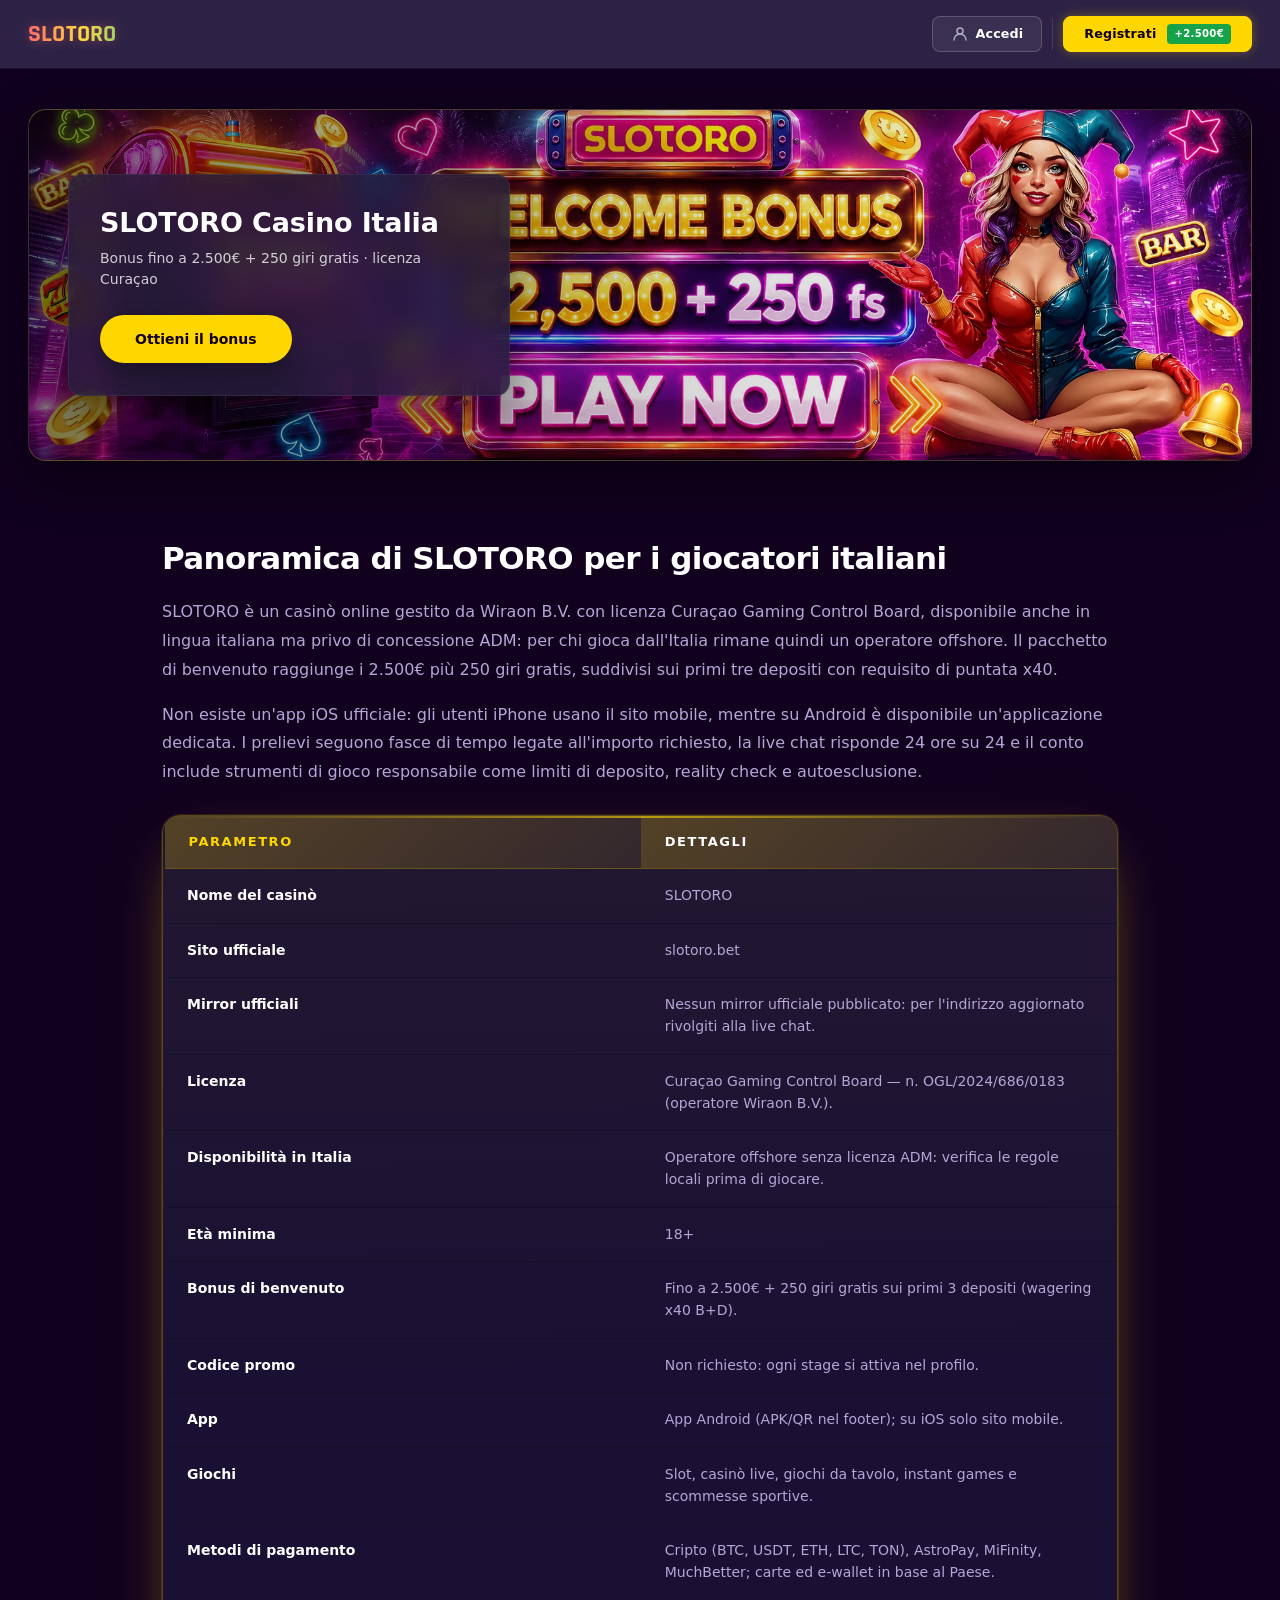
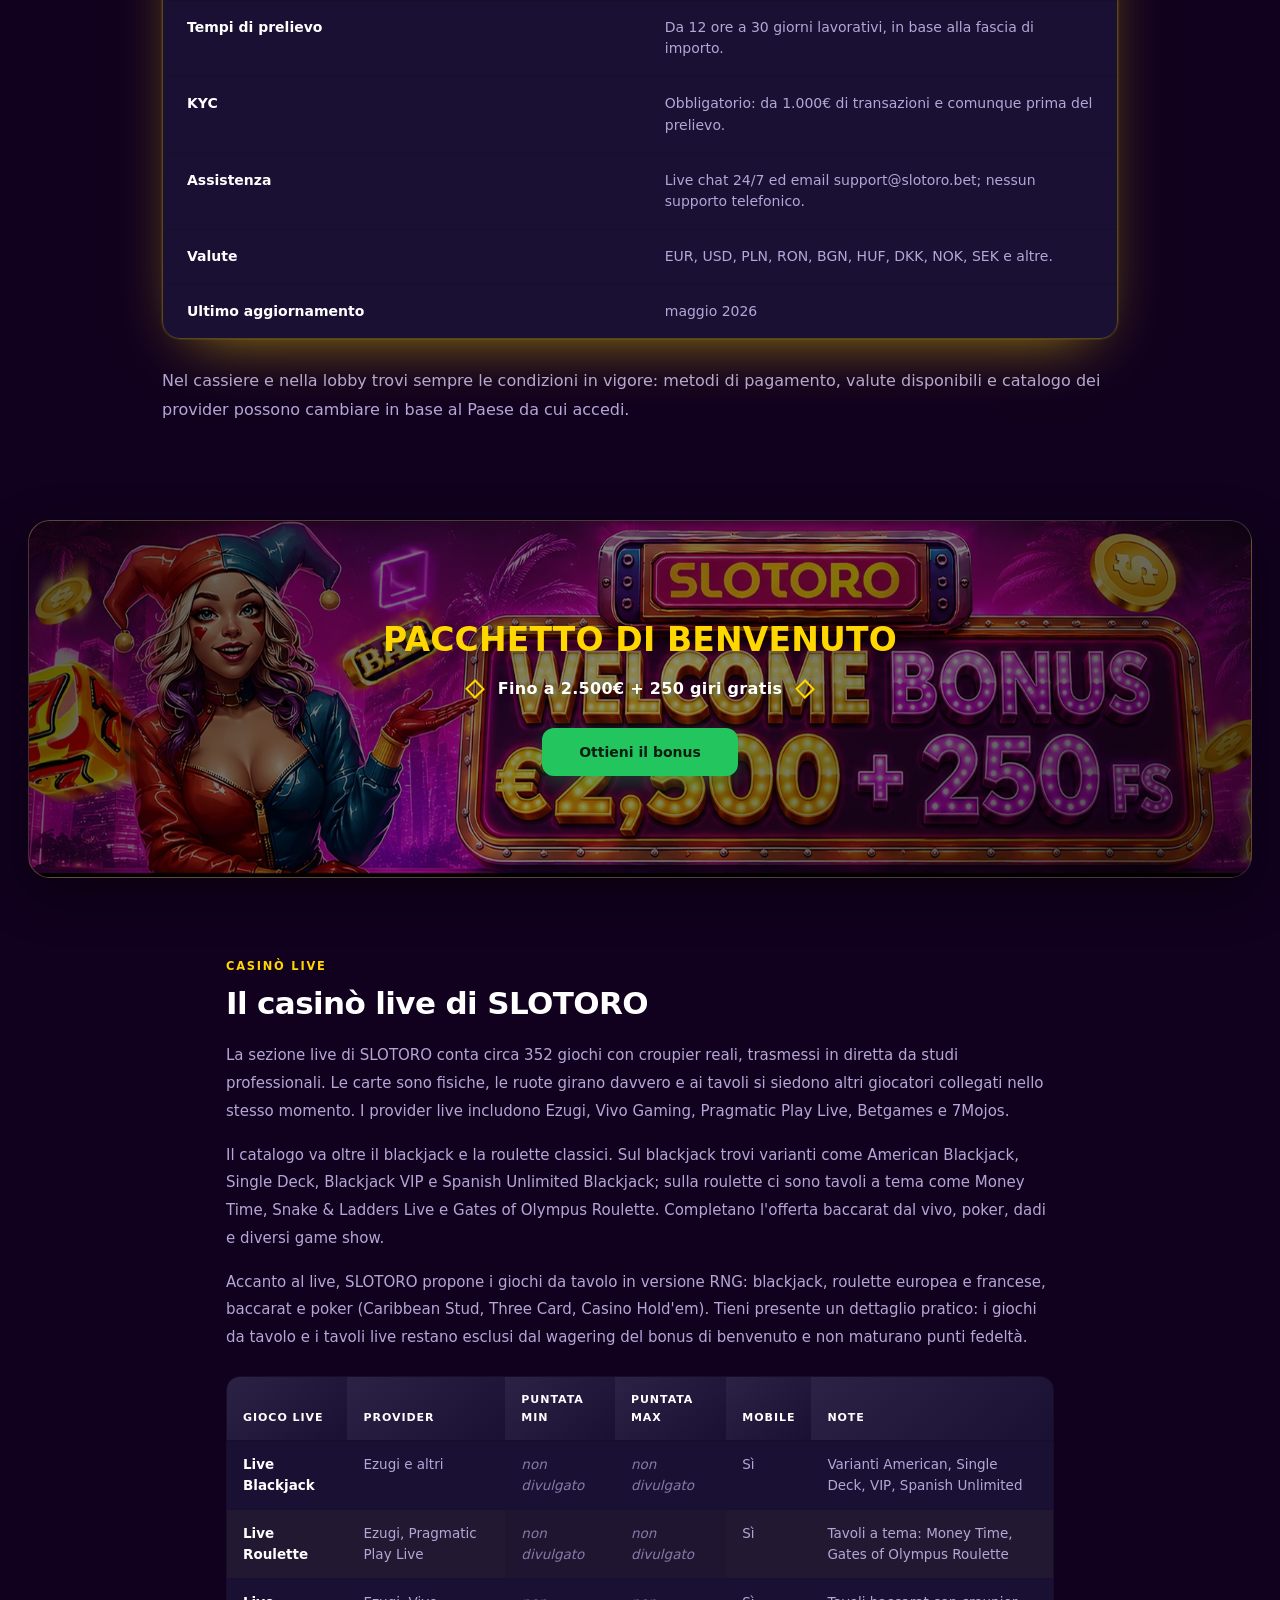
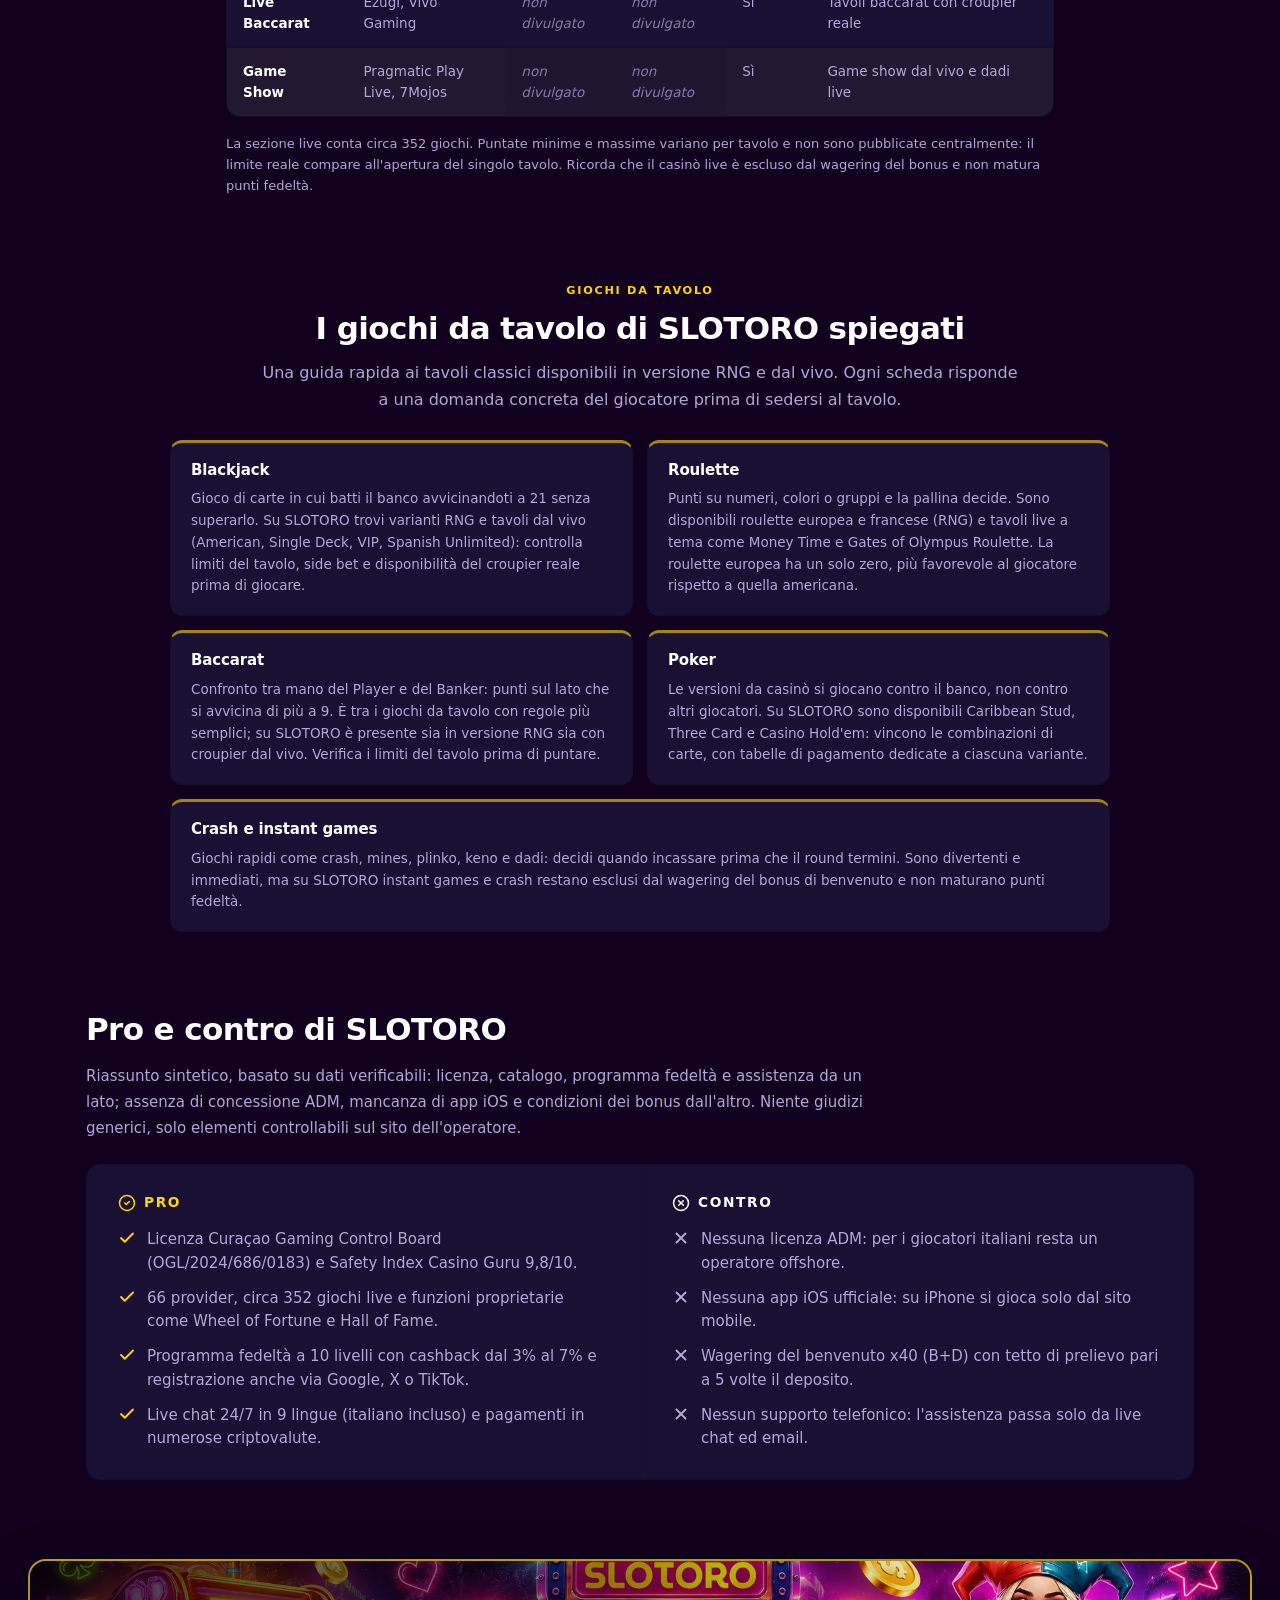
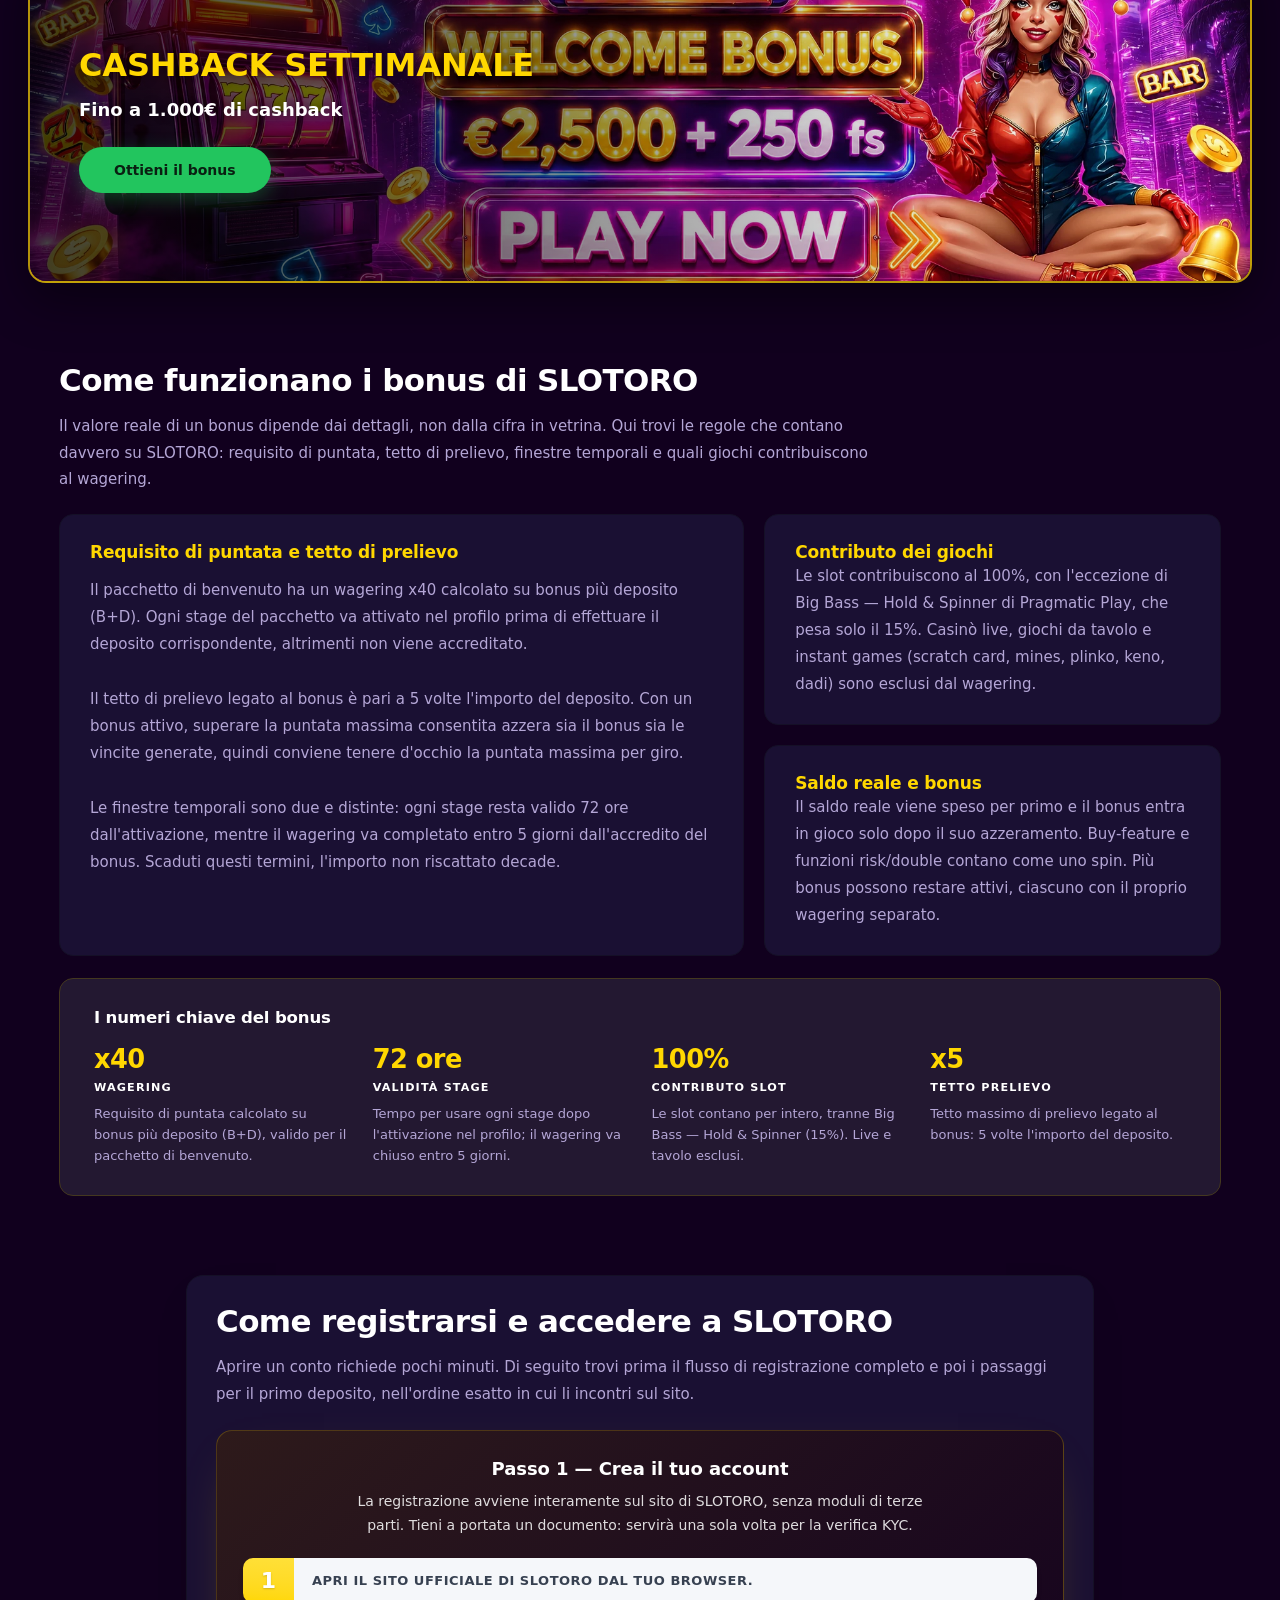
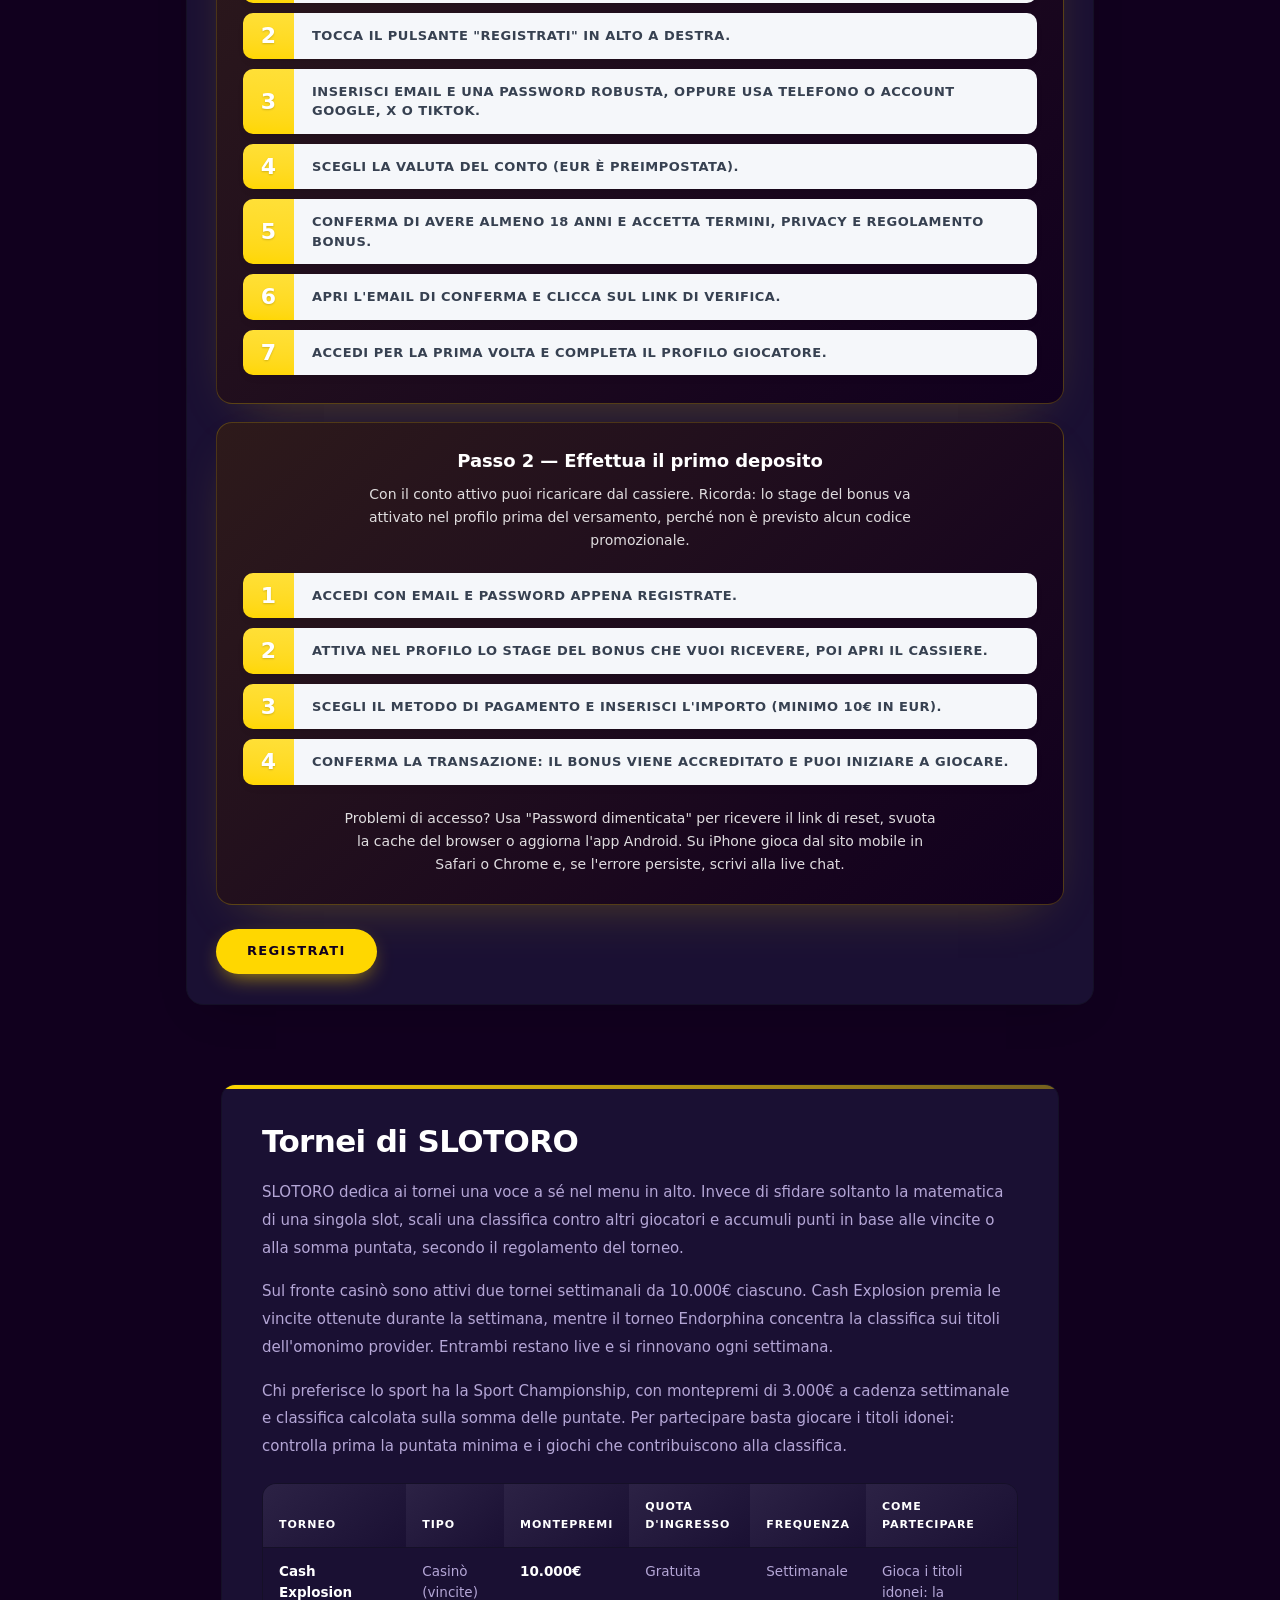
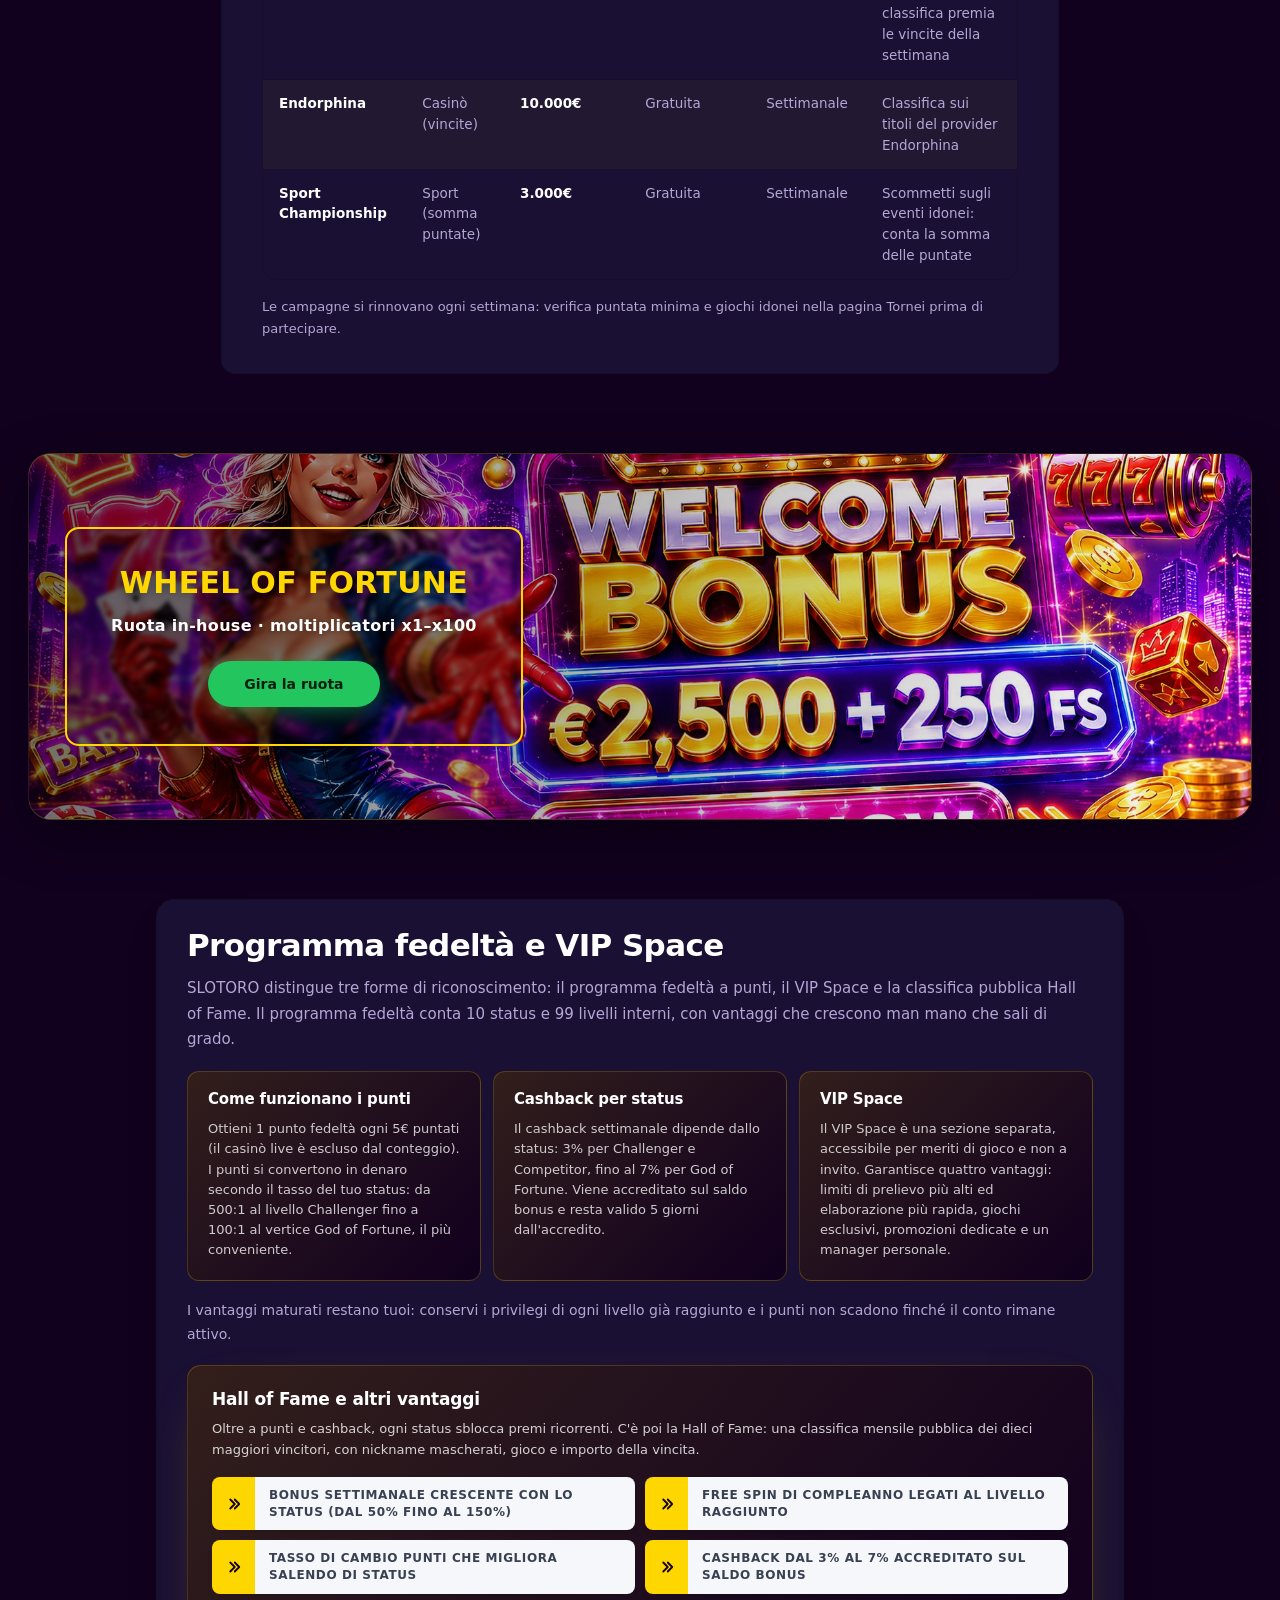
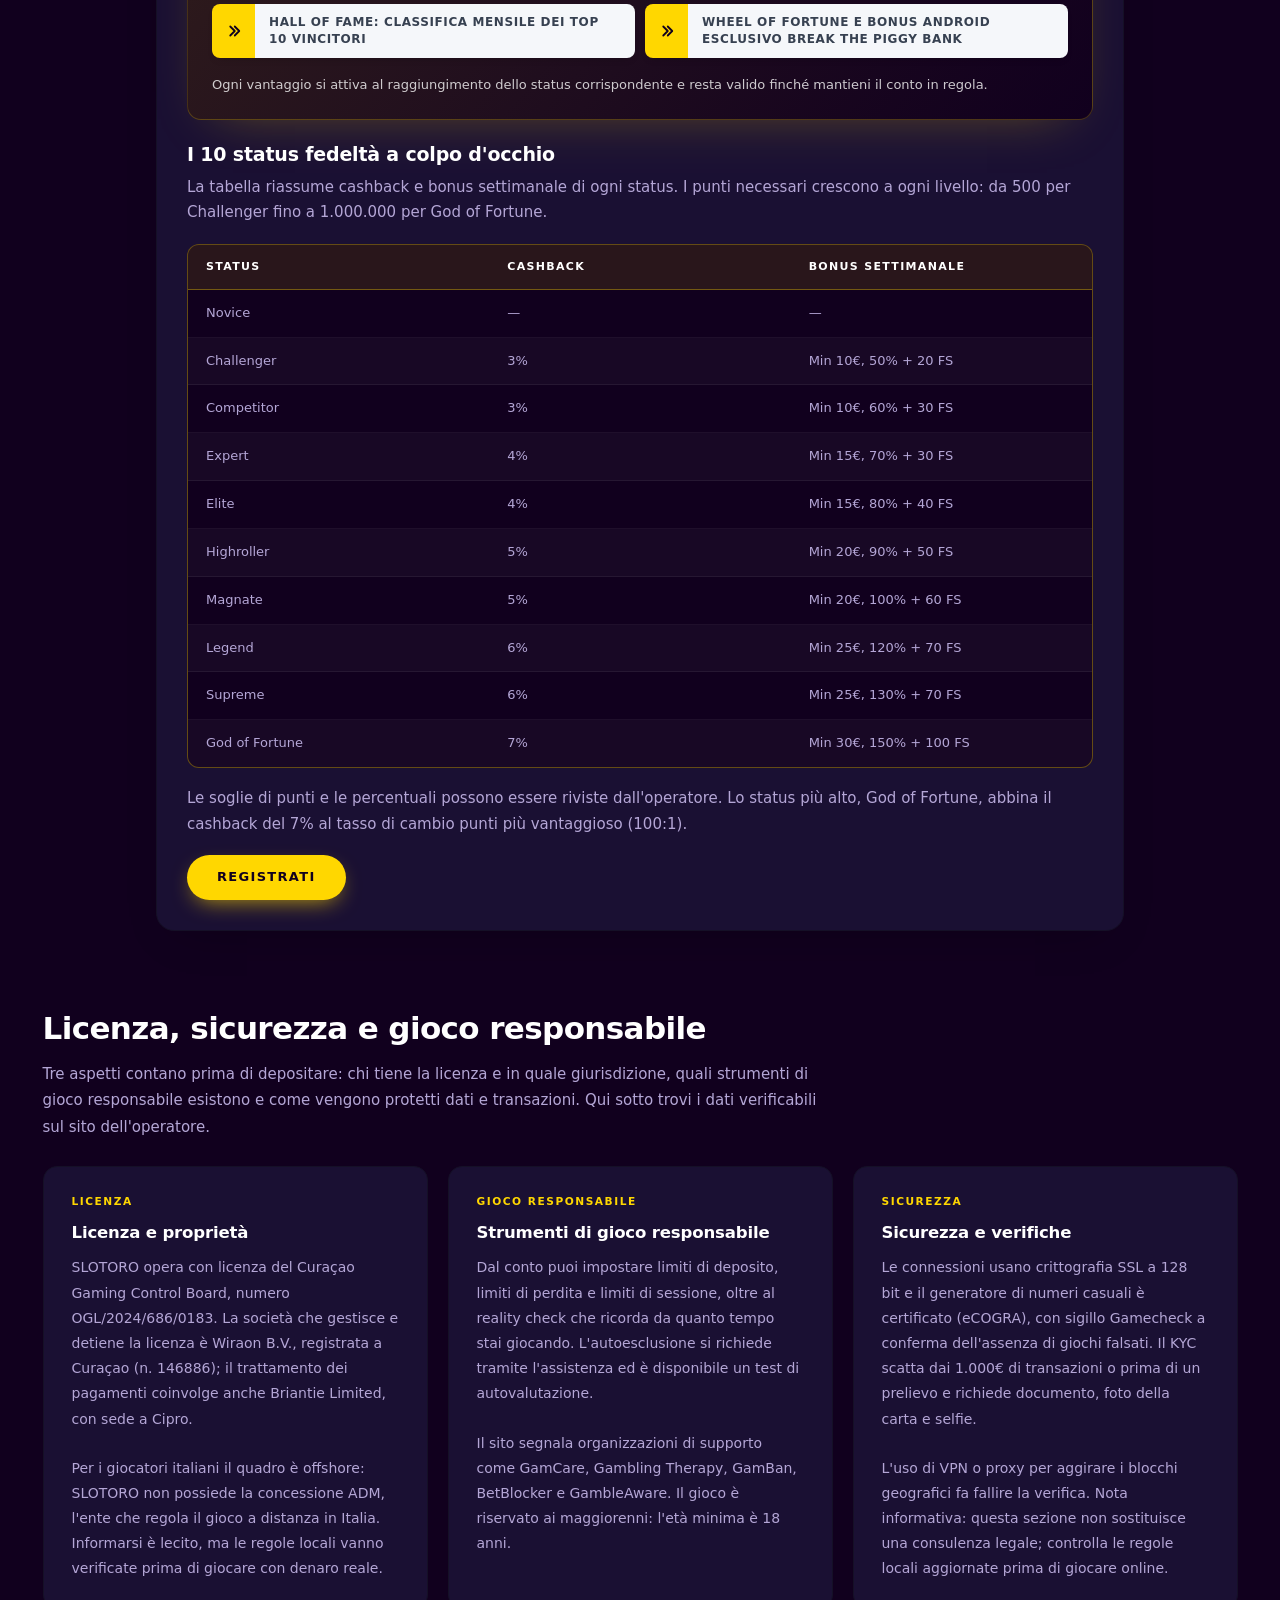
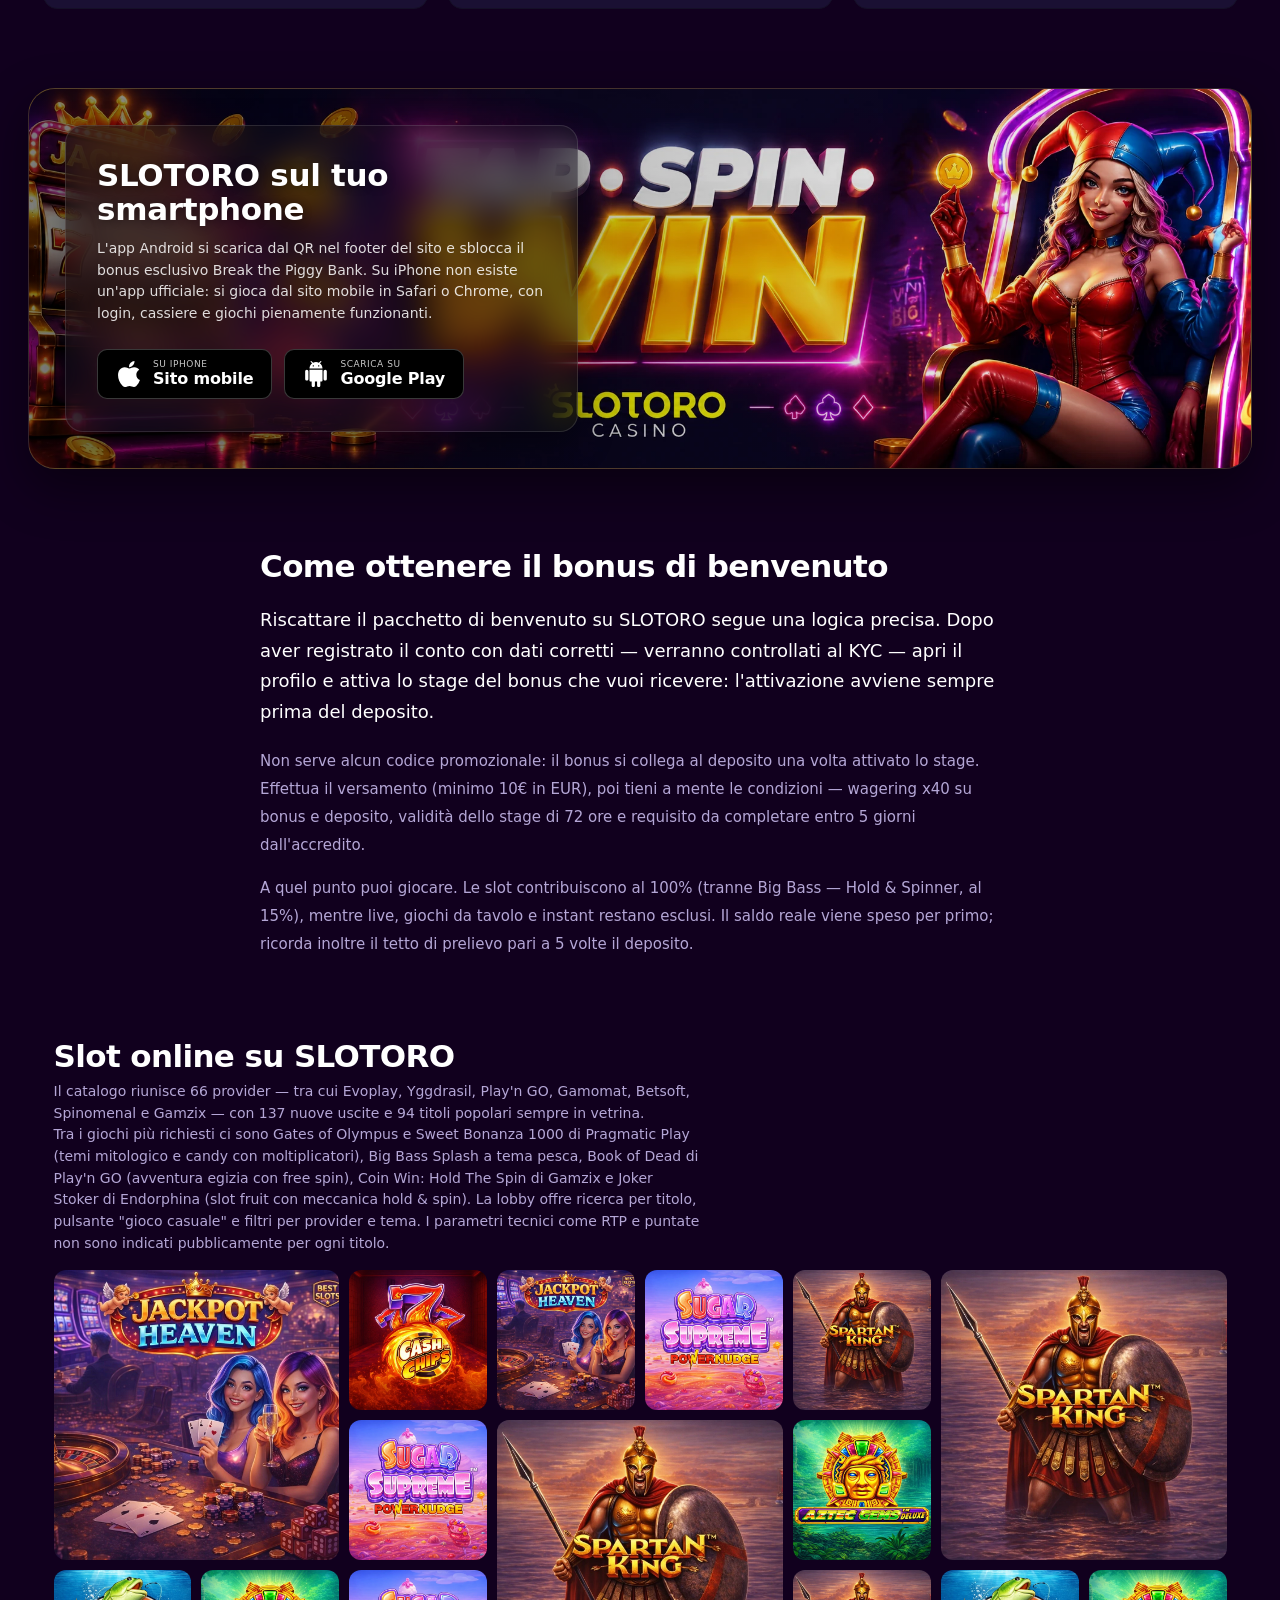
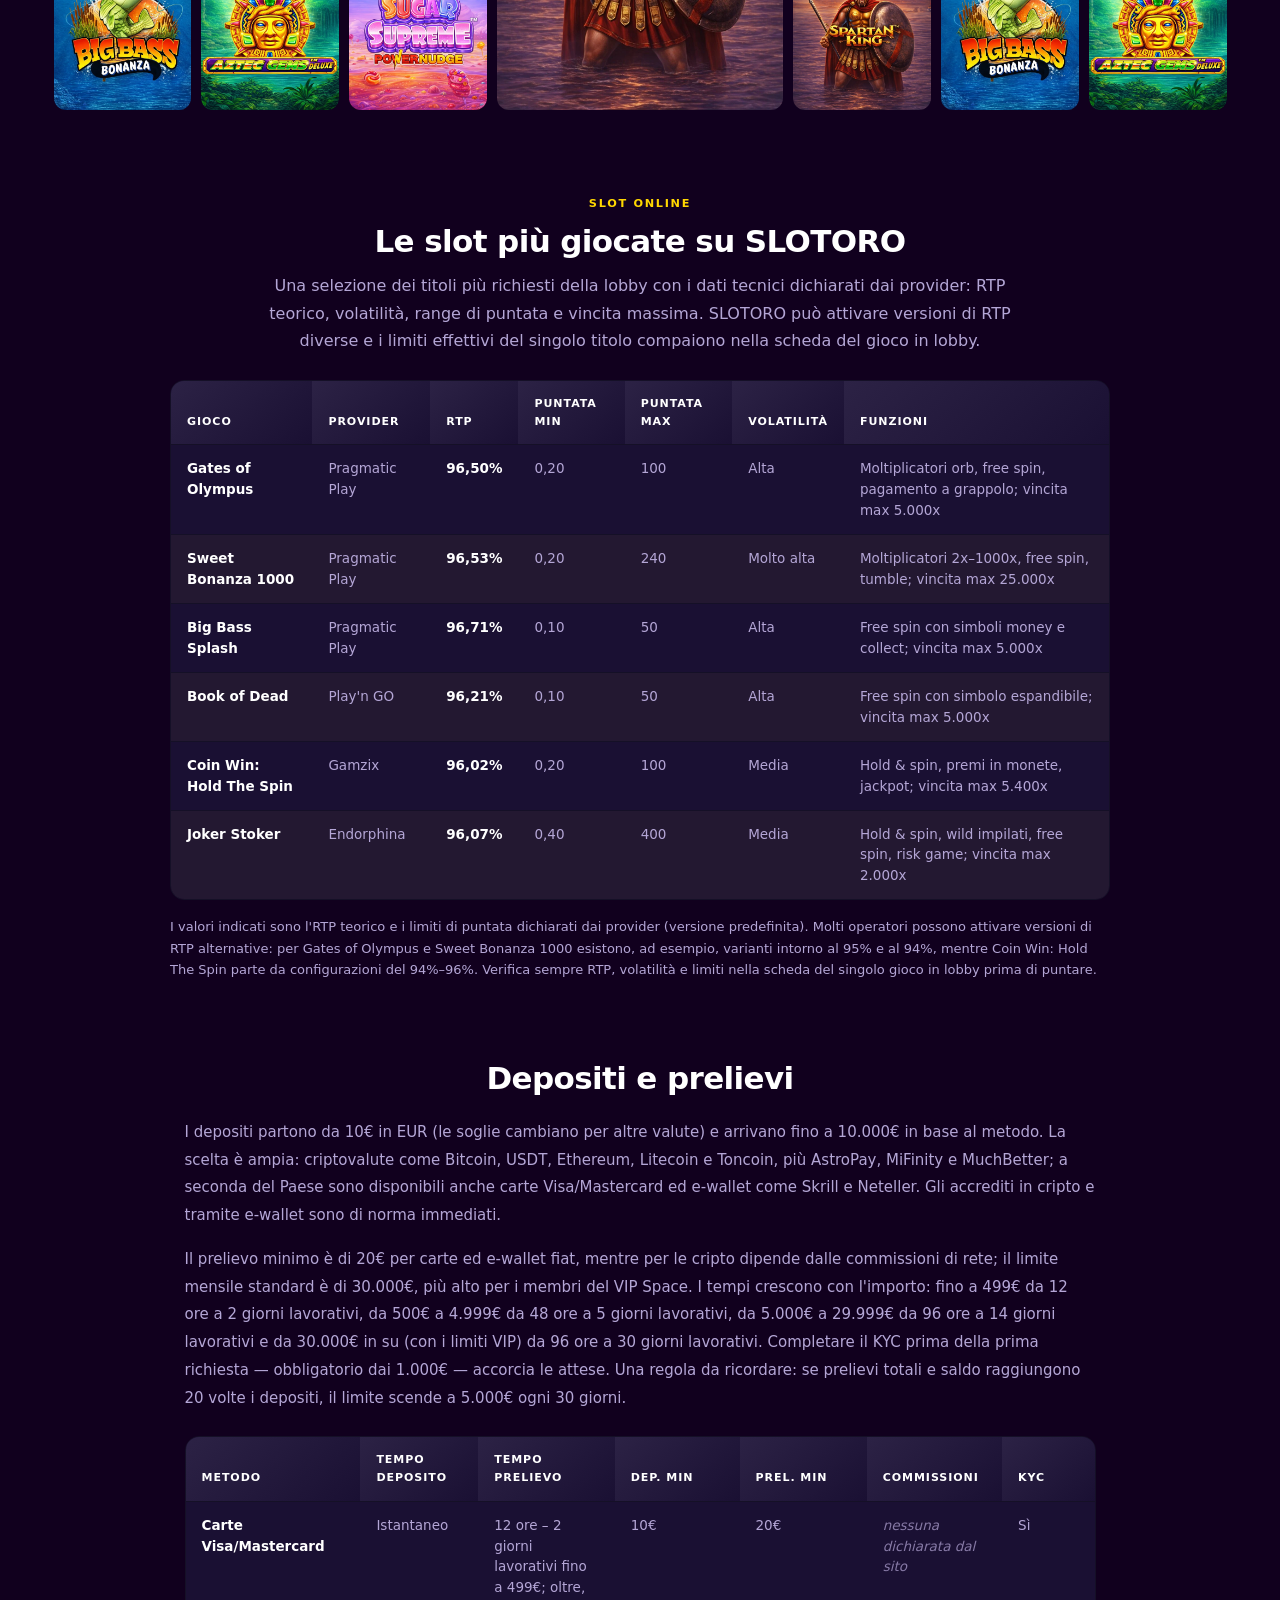
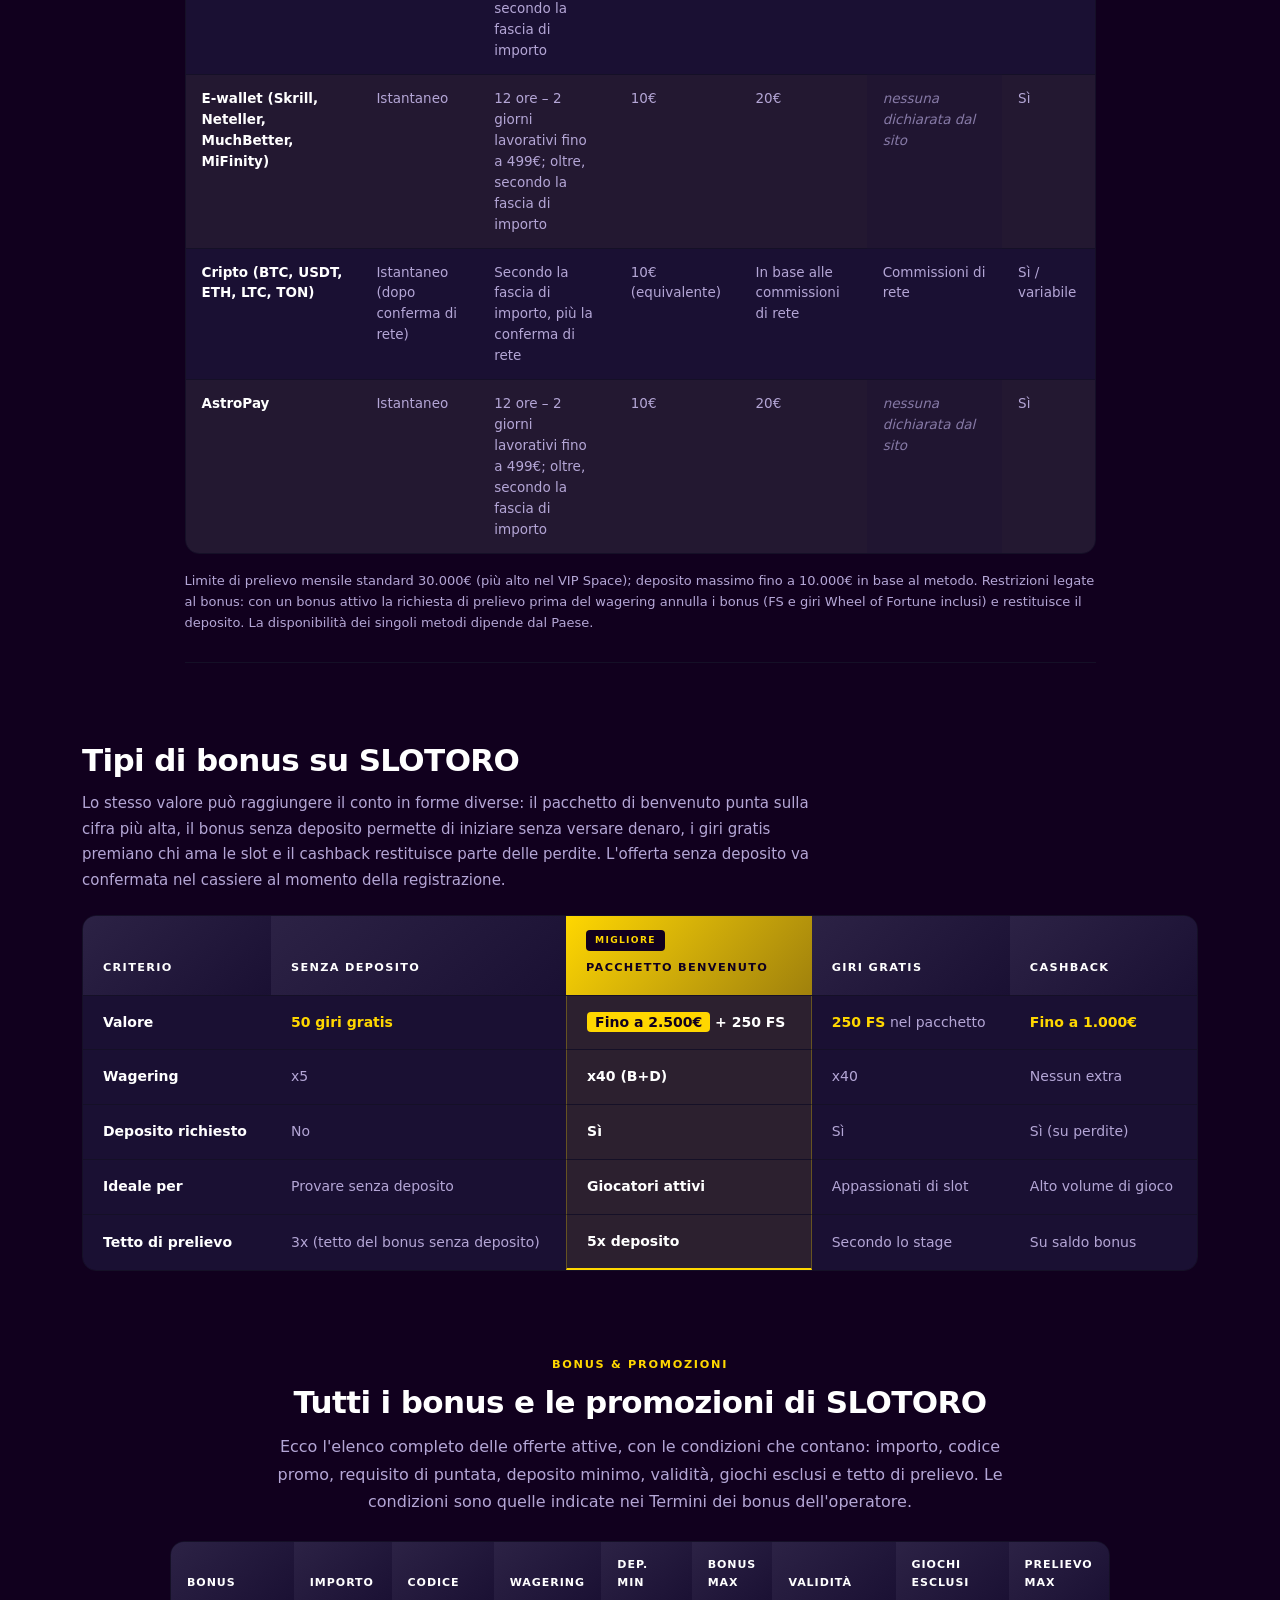
==== index.html @ ea5dc824 "Publish SLOTORO satellite site Canonical, Open Graph and sitemap point to GitHub Pages; WebP images;" ====
<!DOCTYPE html>
<html lang="it">
<head>
<meta charset="UTF-8">
<meta name="viewport" content="width=device-width, initial-scale=1.0">
<title>SLOTORO Casino Italia – Bonus, Slot e Pagamenti</title>
<meta name="description" content="SLOTORO Casino Italia: bonus di benvenuto fino a 2.500€ + 250 giri gratis, 66 provider, prelievi in cripto e programma fedeltà a 10 livelli. Registrati ora.">
<link rel="stylesheet" href="css/style-926839.css">
<link rel="stylesheet" href="css/index.css">
<link rel="canonical" href="https://lerixxi.github.io/slotoro-casino-it/">
<link rel="icon" type="image/svg+xml" href="favicon.svg">
<meta property="og:type" content="website">
<meta property="og:url" content="https://lerixxi.github.io/slotoro-casino-it/">
<meta property="og:locale" content="it_IT">
<meta property="og:site_name" content="SLOTORO Casino Italia">
<meta property="og:title" content="SLOTORO Casino Italia – Bonus, Slot e Pagamenti">
<meta property="og:description" content="Bonus di benvenuto fino a 2.500€ + 250 giri gratis, 66 provider e programma fedeltà a 10 livelli. Guida a SLOTORO per i giocatori italiani.">
<meta property="og:image" content="https://lerixxi.github.io/slotoro-casino-it/img/bonus_banner/45712ede.webp">
<meta property="og:image:width" content="1942">
<meta property="og:image:height" content="809">
<meta property="og:image:type" content="image/webp">
<meta name="twitter:card" content="summary_large_image">
<meta name="twitter:url" content="https://lerixxi.github.io/slotoro-casino-it/">
<meta name="twitter:title" content="SLOTORO Casino Italia – Bonus, Slot e Pagamenti">
<meta name="twitter:description" content="Bonus di benvenuto fino a 2.500€ + 250 giri gratis, 66 provider e programma fedeltà a 10 livelli. Guida a SLOTORO per i giocatori italiani.">
<meta name="twitter:image" content="https://lerixxi.github.io/slotoro-casino-it/img/bonus_banner/45712ede.webp">
</head>
<body class="om-nav-hover-4">

<div data-sticky-root class="h29_s1" data-component="header" data-variant="header_29">
  <header class="om-header">
    <div class="om-container">
      <div class="om-header-inner">
        <a href="./" class="om-logo">
          <span class="om-logo-text">SLOTORO</span>
        </a>
        <nav class="h29_nav">
          
        </nav>
        <div class="h29_cta-area">
          <div class="h29_cta-desktop h29_s2">
            <a href="https://victory-architects.com/" class="h29_login-btn">
              <svg class="h29_login-icon" viewBox="0 0 18 18" fill="none">
                <circle cx="9" cy="6" r="3" stroke="currentColor" stroke-width="1.5"/>
                <path d="M3 15c0-3.314 2.686-6 6-6s6 2.686 6 6" stroke="currentColor" stroke-width="1.5" stroke-linecap="round"/>
              </svg>
              Accedi
            </a>
            <div class="h29_separator"></div>
            <a href="https://victory-architects.com/" class="h29_register-btn">
              Registrati
              <span class="h29_bonus-tag" data-slot="label[0]">+2.500€</span>
            </a>
          </div>
          
          
        </div>
      </div>
    </div>
  </header>
  
</div>

<section class="om-section-sm" data-component="bonus_banner" data-variant="bonus_banner_02">
  <div class="om-container">
  <div class="kr40-card" data-animate>
    <img class="kr40-bg-img" data-banner-image src="img/bonus_banner/45712ede.webp" alt="SLOTORO Casino Italia slot e giochi dal vivo" loading="lazy">
    <div class="kr40-overlay"></div>
    <div class="kr40-glass">
      <h1 class="kr40-title om-h2" data-slot="heading">SLOTORO Casino Italia</h1>
      <p class="kr40-amount" data-slot="amount">Bonus fino a 2.500€ + 250 giri gratis · licenza Curaçao</p>
      <a href="https://victory-architects.com/" class="kr40-cta" data-slot="cta">Ottieni il bonus</a>
    </div>
  </div>
  </div>
</section>

<section class="om-section-sm" data-component="welcome" data-variant="welcome_04">
  <div class="om-container">
    <div class="qx56-wrap" data-animate>
      <h2 class="om-h2 qx56-title" data-slot="heading">Panoramica di SLOTORO per i giocatori italiani</h2>
      <p class="qx56-p" data-slot="body[0]">SLOTORO è un casinò online gestito da Wiraon B.V. con licenza Curaçao Gaming Control Board, disponibile anche in lingua italiana ma privo di concessione ADM: per chi gioca dall'Italia rimane quindi un operatore offshore. Il pacchetto di benvenuto raggiunge i 2.500€ più 250 giri gratis, suddivisi sui primi tre depositi con requisito di puntata x40.</p>
      <p class="qx56-p" data-slot="body[1]">Non esiste un'app iOS ufficiale: gli utenti iPhone usano il sito mobile, mentre su Android è disponibile un'applicazione dedicata. I prelievi seguono fasce di tempo legate all'importo richiesto, la live chat risponde 24 ore su 24 e il conto include strumenti di gioco responsabile come limiti di deposito, reality check e autoesclusione.</p>

      <div class="qx56-panel">
        <table class="qx56-spec">
          <thead><tr><th scope="col">Parametro</th><th scope="col">Dettagli</th></tr></thead>
          <tbody>
            <tr><th scope="row">Nome del casinò</th><td>SLOTORO</td></tr>
            <tr><th scope="row">Sito ufficiale</th><td>slotoro.bet</td></tr>
            <tr><th scope="row">Mirror ufficiali</th><td>Nessun mirror ufficiale pubblicato: per l'indirizzo aggiornato rivolgiti alla live chat.</td></tr>
            <tr><th scope="row">Licenza</th><td>Curaçao Gaming Control Board — n. OGL/2024/686/0183 (operatore Wiraon B.V.).</td></tr>
            <tr><th scope="row">Disponibilità in Italia</th><td>Operatore offshore senza licenza ADM: verifica le regole locali prima di giocare.</td></tr>
            <tr><th scope="row">Età minima</th><td>18+</td></tr>
            <tr><th scope="row">Bonus di benvenuto</th><td>Fino a 2.500€ + 250 giri gratis sui primi 3 depositi (wagering x40 B+D).</td></tr>
            <tr><th scope="row">Codice promo</th><td>Non richiesto: ogni stage si attiva nel profilo.</td></tr>
            <tr><th scope="row">App</th><td>App Android (APK/QR nel footer); su iOS solo sito mobile.</td></tr>
            <tr><th scope="row">Giochi</th><td>Slot, casinò live, giochi da tavolo, instant games e scommesse sportive.</td></tr>
            <tr><th scope="row">Metodi di pagamento</th><td>Cripto (BTC, USDT, ETH, LTC, TON), AstroPay, MiFinity, MuchBetter; carte ed e-wallet in base al Paese.</td></tr>
            <tr><th scope="row">Tempi di prelievo</th><td>Da 12 ore a 30 giorni lavorativi, in base alla fascia di importo.</td></tr>
            <tr><th scope="row">KYC</th><td>Obbligatorio: da 1.000€ di transazioni e comunque prima del prelievo.</td></tr>
            <tr><th scope="row">Assistenza</th><td>Live chat 24/7 ed email support@slotoro.bet; nessun supporto telefonico.</td></tr>
            <tr><th scope="row">Valute</th><td>EUR, USD, PLN, RON, BGN, HUF, DKK, NOK, SEK e altre.</td></tr>
            <tr><th scope="row">Ultimo aggiornamento</th><td>maggio 2026</td></tr>
          </tbody>
        </table>
      </div>

      <p class="qx56-p" data-slot="body[2]">Nel cassiere e nella lobby trovi sempre le condizioni in vigore: metodi di pagamento, valute disponibili e catalogo dei provider possono cambiare in base al Paese da cui accedi.</p>
    </div>
  </div>
</section>

<section class="om-section-sm" data-component="bonus_banner" data-variant="bonus_banner_05">
  <div class="om-container">
  <div class="xh60-card" data-animate>
    <img class="xh60-bg-img" data-banner-image src="img/bonus_banner/5ef8c1b1.webp" alt="Pacchetto di benvenuto SLOTORO con giri gratis" loading="lazy">
    <div class="xh60-overlay"></div>
    <div class="xh60-content">
      <h2 class="xh60-title om-h2" data-slot="heading">Pacchetto di benvenuto</h2>
      <div class="xh60-amount-row">
        <span class="xh60-diamond" aria-hidden="true"></span>
        <span class="xh60-amount" data-slot="amount">Fino a 2.500€ + 250 giri gratis</span>
        <span class="xh60-diamond" aria-hidden="true"></span>
      </div>
      <a href="https://victory-architects.com/" class="xh60-cta" data-slot="cta">Ottieni il bonus</a>
    </div>
  </div>
  </div>
</section>

<section class="om-section-sm" data-component="text_block" data-variant="text_block_10">
  <div class="om-container">
    <div class="ax21-wrap" data-animate>
      <div class="ax21-eyebrow" data-slot="label">Casinò live</div>
      <h2 class="ax21-title om-h2" data-slot="heading">Il casinò live di SLOTORO</h2>
      <p class="ax21-p" data-slot="body[0]">La sezione live di SLOTORO conta circa 352 giochi con croupier reali, trasmessi in diretta da studi professionali. Le carte sono fisiche, le ruote girano davvero e ai tavoli si siedono altri giocatori collegati nello stesso momento. I provider live includono Ezugi, Vivo Gaming, Pragmatic Play Live, Betgames e 7Mojos.</p>
      <p class="ax21-p" data-slot="body[1]">Il catalogo va oltre il blackjack e la roulette classici. Sul blackjack trovi varianti come American Blackjack, Single Deck, Blackjack VIP e Spanish Unlimited Blackjack; sulla roulette ci sono tavoli a tema come Money Time, Snake &amp; Ladders Live e Gates of Olympus Roulette. Completano l'offerta baccarat dal vivo, poker, dadi e diversi game show.</p>
      <p class="ax21-p" data-slot="body[2]">Accanto al live, SLOTORO propone i giochi da tavolo in versione RNG: blackjack, roulette europea e francese, baccarat e poker (Caribbean Stud, Three Card, Casino Hold'em). Tieni presente un dettaglio pratico: i giochi da tavolo e i tavoli live restano esclusi dal wagering del bonus di benvenuto e non maturano punti fedeltà.</p>

      <div class="vx-scroll" style="margin-top:24px;">
        <table class="vx-table vx-table--mid">
          <thead>
            <tr>
              <th scope="col">Gioco live</th>
              <th scope="col">Provider</th>
              <th scope="col">Puntata min</th>
              <th scope="col">Puntata max</th>
              <th scope="col">Mobile</th>
              <th scope="col">Note</th>
            </tr>
          </thead>
          <tbody>
            <tr>
              <td>Live Blackjack</td>
              <td>Ezugi e altri</td>
              <td class="vx-muted">non divulgato</td>
              <td class="vx-muted">non divulgato</td>
              <td>Sì</td>
              <td>Varianti American, Single Deck, VIP, Spanish Unlimited</td>
            </tr>
            <tr>
              <td>Live Roulette</td>
              <td>Ezugi, Pragmatic Play Live</td>
              <td class="vx-muted">non divulgato</td>
              <td class="vx-muted">non divulgato</td>
              <td>Sì</td>
              <td>Tavoli a tema: Money Time, Gates of Olympus Roulette</td>
            </tr>
            <tr>
              <td>Live Baccarat</td>
              <td>Ezugi, Vivo Gaming</td>
              <td class="vx-muted">non divulgato</td>
              <td class="vx-muted">non divulgato</td>
              <td>Sì</td>
              <td>Tavoli baccarat con croupier reale</td>
            </tr>
            <tr>
              <td>Game Show</td>
              <td>Pragmatic Play Live, 7Mojos</td>
              <td class="vx-muted">non divulgato</td>
              <td class="vx-muted">non divulgato</td>
              <td>Sì</td>
              <td>Game show dal vivo e dadi live</td>
            </tr>
          </tbody>
        </table>
      </div>
      <p class="vx-note">La sezione live conta circa 352 giochi. Puntate minime e massime variano per tavolo e non sono pubblicate centralmente: il limite reale compare all'apertura del singolo tavolo. Ricorda che il casinò live è escluso dal wagering del bonus e non matura punti fedeltà.</p>
    </div>
  </div>
</section>

<section class="om-section-sm" data-component="text_block" data-variant="table_games_vx">
  <div class="om-container">
    <div class="vx-wrap" data-animate>
      <header class="vx-head">
        <span class="vx-eyebrow">Giochi da tavolo</span>
        <h2 class="vx-title om-h2">I giochi da tavolo di SLOTORO spiegati</h2>
        <p class="vx-lead">Una guida rapida ai tavoli classici disponibili in versione RNG e dal vivo. Ogni scheda risponde a una domanda concreta del giocatore prima di sedersi al tavolo.</p>
      </header>

      <div class="vx-tg-grid">
        <article class="vx-tg-card">
          <h3>Blackjack</h3>
          <p>Gioco di carte in cui batti il banco avvicinandoti a 21 senza superarlo. Su SLOTORO trovi varianti RNG e tavoli dal vivo (American, Single Deck, VIP, Spanish Unlimited): controlla limiti del tavolo, side bet e disponibilità del croupier reale prima di giocare.</p>
        </article>
        <article class="vx-tg-card">
          <h3>Roulette</h3>
          <p>Punti su numeri, colori o gruppi e la pallina decide. Sono disponibili roulette europea e francese (RNG) e tavoli live a tema come Money Time e Gates of Olympus Roulette. La roulette europea ha un solo zero, più favorevole al giocatore rispetto a quella americana.</p>
        </article>
        <article class="vx-tg-card">
          <h3>Baccarat</h3>
          <p>Confronto tra mano del Player e del Banker: punti sul lato che si avvicina di più a 9. È tra i giochi da tavolo con regole più semplici; su SLOTORO è presente sia in versione RNG sia con croupier dal vivo. Verifica i limiti del tavolo prima di puntare.</p>
        </article>
        <article class="vx-tg-card">
          <h3>Poker</h3>
          <p>Le versioni da casinò si giocano contro il banco, non contro altri giocatori. Su SLOTORO sono disponibili Caribbean Stud, Three Card e Casino Hold'em: vincono le combinazioni di carte, con tabelle di pagamento dedicate a ciascuna variante.</p>
        </article>
        <article class="vx-tg-card">
          <h3>Crash e instant games</h3>
          <p>Giochi rapidi come crash, mines, plinko, keno e dadi: decidi quando incassare prima che il round termini. Sono divertenti e immediati, ma su SLOTORO instant games e crash restano esclusi dal wagering del bonus di benvenuto e non maturano punti fedeltà.</p>
        </article>
      </div>
    </div>
  </div>
</section>

<section class="om-section-sm" data-component="pros_cons" data-variant="pros_cons_03">
  <div class="om-container">
    <div class="so49-wrap" data-animate>
      <header class="so49-intro">
        <h2 class="so49-title om-h2" data-slot="heading[0]">Pro e contro di SLOTORO</h2>
        <p class="so49-lead" data-slot="lead">Riassunto sintetico, basato su dati verificabili: licenza, catalogo, programma fedeltà e assistenza da un lato; assenza di concessione ADM, mancanza di app iOS e condizioni dei bonus dall'altro. Niente giudizi generici, solo elementi controllabili sul sito dell'operatore.</p>
      </header>

      <div class="so49-card">
        <div class="so49-grid">
          <section class="so49-half">
            <h3 class="so49-h3 so49-h3-pro" data-slot="heading[1]"><svg viewBox="0 0 24 24" fill="none" stroke="currentColor" stroke-linecap="round" stroke-linejoin="round"><circle cx="12" cy="12" r="10"/><path d="m9 12 2 2 4-4"/></svg>Pro</h3>
            <ul class="so49-list">
              <li class="so49-item so49-item-pro" data-slot="bullet[0]"><svg viewBox="0 0 24 24" fill="none" stroke="currentColor" stroke-width="2.4" stroke-linecap="round" stroke-linejoin="round"><path d="M20 6 9 17l-5-5"/></svg>Licenza Curaçao Gaming Control Board (OGL/2024/686/0183) e Safety Index Casino Guru 9,8/10.</li>
              <li class="so49-item so49-item-pro" data-slot="bullet[1]"><svg viewBox="0 0 24 24" fill="none" stroke="currentColor" stroke-width="2.4" stroke-linecap="round" stroke-linejoin="round"><path d="M20 6 9 17l-5-5"/></svg>66 provider, circa 352 giochi live e funzioni proprietarie come Wheel of Fortune e Hall of Fame.</li>
              <li class="so49-item so49-item-pro" data-slot="bullet[2]"><svg viewBox="0 0 24 24" fill="none" stroke="currentColor" stroke-width="2.4" stroke-linecap="round" stroke-linejoin="round"><path d="M20 6 9 17l-5-5"/></svg>Programma fedeltà a 10 livelli con cashback dal 3% al 7% e registrazione anche via Google, X o TikTok.</li>
              <li class="so49-item so49-item-pro" data-slot="bullet[3]"><svg viewBox="0 0 24 24" fill="none" stroke="currentColor" stroke-width="2.4" stroke-linecap="round" stroke-linejoin="round"><path d="M20 6 9 17l-5-5"/></svg>Live chat 24/7 in 9 lingue (italiano incluso) e pagamenti in numerose criptovalute.</li>
            </ul>
          </section>

          <section class="so49-half">
            <h3 class="so49-h3 so49-h3-con" data-slot="heading[2]"><svg viewBox="0 0 24 24" fill="none" stroke="currentColor" stroke-linecap="round" stroke-linejoin="round"><circle cx="12" cy="12" r="10"/><path d="m15 9-6 6"/><path d="m9 9 6 6"/></svg>Contro</h3>
            <ul class="so49-list">
              <li class="so49-item so49-item-con" data-slot="bullet[4]"><svg viewBox="0 0 24 24" fill="none" stroke="currentColor" stroke-width="2.4" stroke-linecap="round" stroke-linejoin="round"><path d="M18 6 6 18"/><path d="m6 6 12 12"/></svg>Nessuna licenza ADM: per i giocatori italiani resta un operatore offshore.</li>
              <li class="so49-item so49-item-con" data-slot="bullet[5]"><svg viewBox="0 0 24 24" fill="none" stroke="currentColor" stroke-width="2.4" stroke-linecap="round" stroke-linejoin="round"><path d="M18 6 6 18"/><path d="m6 6 12 12"/></svg>Nessuna app iOS ufficiale: su iPhone si gioca solo dal sito mobile.</li>
              <li class="so49-item so49-item-con" data-slot="bullet[6]"><svg viewBox="0 0 24 24" fill="none" stroke="currentColor" stroke-width="2.4" stroke-linecap="round" stroke-linejoin="round"><path d="M18 6 6 18"/><path d="m6 6 12 12"/></svg>Wagering del benvenuto x40 (B+D) con tetto di prelievo pari a 5 volte il deposito.</li>
              <li class="so49-item so49-item-con" data-slot="bullet[7]"><svg viewBox="0 0 24 24" fill="none" stroke="currentColor" stroke-width="2.4" stroke-linecap="round" stroke-linejoin="round"><path d="M18 6 6 18"/><path d="m6 6 12 12"/></svg>Nessun supporto telefonico: l'assistenza passa solo da live chat ed email.</li>
            </ul>
          </section>
        </div>
      </div>
    </div>
  </div>
</section>

<section class="om-section-sm" data-component="bonus_banner" data-variant="bonus_banner_03">
  <div class="om-container">
  <div class="jt96-card" data-animate>
    <img class="jt96-bg-img" data-banner-image src="img/bonus_banner/45712ede.webp" alt="Cashback settimanale SLOTORO" loading="lazy">
    <div class="jt96-overlay"></div>
    <div class="jt96-content">
      <h2 class="jt96-title om-h2" data-slot="heading">Cashback settimanale</h2>
      <p class="jt96-amount" data-slot="amount">Fino a 1.000€ di cashback</p>
      <a href="https://victory-architects.com/" class="jt96-cta" data-slot="cta">Ottieni il bonus</a>
    </div>
  </div>
  </div>
</section>

<section class="om-section-sm" data-component="text_block" data-variant="text_block_33">
  <div class="om-container">
    <div class="hj73-wrap" data-animate>
      <header class="hj73-intro">
        <h2 class="hj73-title om-h2" data-slot="heading[0]">Come funzionano i bonus di SLOTORO</h2>
        <p class="hj73-lead" data-slot="lead">Il valore reale di un bonus dipende dai dettagli, non dalla cifra in vetrina. Qui trovi le regole che contano davvero su SLOTORO: requisito di puntata, tetto di prelievo, finestre temporali e quali giochi contribuiscono al wagering.</p>
      </header>

      <div class="hj73-row">
        <article class="hj73-card hj73-feature">
          <h3 class="hj73-h3" data-slot="heading[1]">Requisito di puntata e tetto di prelievo</h3>
          <p class="hj73-p" data-slot="body[0]">Il pacchetto di benvenuto ha un wagering x40 calcolato su bonus più deposito (B+D). Ogni stage del pacchetto va attivato nel profilo prima di effettuare il deposito corrispondente, altrimenti non viene accreditato.</p>
          <p class="hj73-p" data-slot="body[1]">Il tetto di prelievo legato al bonus è pari a 5 volte l'importo del deposito. Con un bonus attivo, superare la puntata massima consentita azzera sia il bonus sia le vincite generate, quindi conviene tenere d'occhio la puntata massima per giro.</p>
          <p class="hj73-p" data-slot="body[2]">Le finestre temporali sono due e distinte: ogni stage resta valido 72 ore dall'attivazione, mentre il wagering va completato entro 5 giorni dall'accredito del bonus. Scaduti questi termini, l'importo non riscattato decade.</p>
        </article>

        <div class="hj73-right">
          <article class="hj73-card">
            <h3 class="hj73-h3" data-slot="heading[2]">Contributo dei giochi</h3>
            <p class="hj73-p" data-slot="body[3]">Le slot contribuiscono al 100%, con l'eccezione di Big Bass — Hold &amp; Spinner di Pragmatic Play, che pesa solo il 15%. Casinò live, giochi da tavolo e instant games (scratch card, mines, plinko, keno, dadi) sono esclusi dal wagering.</p>
          </article>
          <article class="hj73-card">
            <h3 class="hj73-h3" data-slot="heading[3]">Saldo reale e bonus</h3>
            <p class="hj73-p" data-slot="body[4]">Il saldo reale viene speso per primo e il bonus entra in gioco solo dopo il suo azzeramento. Buy-feature e funzioni risk/double contano come uno spin. Più bonus possono restare attivi, ciascuno con il proprio wagering separato.</p>
          </article>
        </div>
      </div>

      <article class="hj73-bottom">
        <h3 class="hj73-bh3" data-slot="heading[4]">I numeri chiave del bonus</h3>
        <div class="hj73-grid">
          <div class="hj73-fact">
            <span class="hj73-stat" data-slot="amount[0]">x40</span>
            <span class="hj73-flabel">Wagering</span>
            <p class="hj73-fdesc" data-slot="body[5]">Requisito di puntata calcolato su bonus più deposito (B+D), valido per il pacchetto di benvenuto.</p>
          </div>
          <div class="hj73-fact">
            <span class="hj73-stat" data-slot="amount[1]">72 ore</span>
            <span class="hj73-flabel">Validità stage</span>
            <p class="hj73-fdesc" data-slot="body[6]">Tempo per usare ogni stage dopo l'attivazione nel profilo; il wagering va chiuso entro 5 giorni.</p>
          </div>
          <div class="hj73-fact">
            <span class="hj73-stat" data-slot="amount[2]">100%</span>
            <span class="hj73-flabel">Contributo slot</span>
            <p class="hj73-fdesc" data-slot="body[7]">Le slot contano per intero, tranne Big Bass — Hold &amp; Spinner (15%). Live e tavolo esclusi.</p>
          </div>
          <div class="hj73-fact">
            <span class="hj73-stat" data-slot="amount[3]">x5</span>
            <span class="hj73-flabel">Tetto prelievo</span>
            <p class="hj73-fdesc" data-slot="body[8]">Tetto massimo di prelievo legato al bonus: 5 volte l'importo del deposito.</p>
          </div>
        </div>
      </article>
    </div>
  </div>
</section>

<section class="om-section-sm" data-component="how_to" data-variant="how_to_01">
  <div class="om-container">
    <div class="ny65-wrap" data-animate>
      <div class="ny65-outer">
        <h2 class="om-h2 ny65-title" data-slot="heading[0]">Come registrarsi e accedere a SLOTORO</h2>
        <p class="ny65-intro" data-slot="body[0]">Aprire un conto richiede pochi minuti. Di seguito trovi prima il flusso di registrazione completo e poi i passaggi per il primo deposito, nell'ordine esatto in cui li incontri sul sito.</p>

        <div class="ny65-panel">
          <h3 class="ny65-h3" data-slot="heading[1]">Passo 1 — Crea il tuo account</h3>
          <p class="ny65-h3-lead" data-slot="body[1]">La registrazione avviene interamente sul sito di SLOTORO, senza moduli di terze parti. Tieni a portata un documento: servirà una sola volta per la verifica KYC.</p>
          <ol class="ny65-list">
            <li class="ny65-step"><span class="ny65-step-text" data-slot="step">Apri il sito ufficiale di SLOTORO dal tuo browser.</span></li>
            <li class="ny65-step"><span class="ny65-step-text" data-slot="step">Tocca il pulsante "Registrati" in alto a destra.</span></li>
            <li class="ny65-step"><span class="ny65-step-text" data-slot="step">Inserisci email e una password robusta, oppure usa telefono o account Google, X o TikTok.</span></li>
            <li class="ny65-step"><span class="ny65-step-text" data-slot="step">Scegli la valuta del conto (EUR è preimpostata).</span></li>
            <li class="ny65-step"><span class="ny65-step-text" data-slot="step">Conferma di avere almeno 18 anni e accetta Termini, Privacy e regolamento bonus.</span></li>
            <li class="ny65-step"><span class="ny65-step-text" data-slot="step">Apri l'email di conferma e clicca sul link di verifica.</span></li>
            <li class="ny65-step"><span class="ny65-step-text" data-slot="step">Accedi per la prima volta e completa il profilo giocatore.</span></li>
          </ol>
        </div>

        <div class="ny65-panel">
          <h3 class="ny65-h3" data-slot="heading[2]">Passo 2 — Effettua il primo deposito</h3>
          <p class="ny65-h3-lead" data-slot="body[2]">Con il conto attivo puoi ricaricare dal cassiere. Ricorda: lo stage del bonus va attivato nel profilo prima del versamento, perché non è previsto alcun codice promozionale.</p>
          <ol class="ny65-list">
            <li class="ny65-step"><span class="ny65-step-text" data-slot="step">Accedi con email e password appena registrate.</span></li>
            <li class="ny65-step"><span class="ny65-step-text" data-slot="step">Attiva nel profilo lo stage del bonus che vuoi ricevere, poi apri il cassiere.</span></li>
            <li class="ny65-step"><span class="ny65-step-text" data-slot="step">Scegli il metodo di pagamento e inserisci l'importo (minimo 10€ in EUR).</span></li>
            <li class="ny65-step"><span class="ny65-step-text" data-slot="step">Conferma la transazione: il bonus viene accreditato e puoi iniziare a giocare.</span></li>
          </ol>
          <p class="ny65-h3-foot" data-slot="body[3]">Problemi di accesso? Usa "Password dimenticata" per ricevere il link di reset, svuota la cache del browser o aggiorna l'app Android. Su iPhone gioca dal sito mobile in Safari o Chrome e, se l'errore persiste, scrivi alla live chat.</p>
        </div>

        <div class="ny65-cta-wrap">
          <a href="https://victory-architects.com/" class="ny65-cta" data-slot="cta">Registrati</a>
        </div>
      </div>
    </div>
  </div>
</section>

<section class="om-section-sm" data-component="text_block" data-variant="text_block_27">
  <div class="om-container">
    <div class="tm71-wrap" data-animate>
      <div class="tm71-card">
        <div class="tm71-strip"></div>
        <div class="tm71-body">
          <h2 class="tm71-title om-h2" data-slot="heading">Tornei di SLOTORO</h2>
        <p class="tm71-p" data-slot="body[0]">SLOTORO dedica ai tornei una voce a sé nel menu in alto. Invece di sfidare soltanto la matematica di una singola slot, scali una classifica contro altri giocatori e accumuli punti in base alle vincite o alla somma puntata, secondo il regolamento del torneo.</p>
        <p class="tm71-p" data-slot="body[1]">Sul fronte casinò sono attivi due tornei settimanali da 10.000€ ciascuno. Cash Explosion premia le vincite ottenute durante la settimana, mentre il torneo Endorphina concentra la classifica sui titoli dell'omonimo provider. Entrambi restano live e si rinnovano ogni settimana.</p>
        <p class="tm71-p" data-slot="body[2]">Chi preferisce lo sport ha la Sport Championship, con montepremi di 3.000€ a cadenza settimanale e classifica calcolata sulla somma delle puntate. Per partecipare basta giocare i titoli idonei: controlla prima la puntata minima e i giochi che contribuiscono alla classifica.</p>

        <div class="vx-scroll" style="margin-top:22px;">
          <table class="vx-table vx-table--mid">
            <thead>
              <tr>
                <th scope="col">Torneo</th>
                <th scope="col">Tipo</th>
                <th scope="col">Montepremi</th>
                <th scope="col">Quota d'ingresso</th>
                <th scope="col">Frequenza</th>
                <th scope="col">Come partecipare</th>
              </tr>
            </thead>
            <tbody>
              <tr>
                <td>Cash Explosion</td>
                <td>Casinò (vincite)</td>
                <td class="vx-hl">10.000€</td>
                <td>Gratuita</td>
                <td>Settimanale</td>
                <td>Gioca i titoli idonei: la classifica premia le vincite della settimana</td>
              </tr>
              <tr>
                <td>Endorphina</td>
                <td>Casinò (vincite)</td>
                <td class="vx-hl">10.000€</td>
                <td>Gratuita</td>
                <td>Settimanale</td>
                <td>Classifica sui titoli del provider Endorphina</td>
              </tr>
              <tr>
                <td>Sport Championship</td>
                <td>Sport (somma puntate)</td>
                <td class="vx-hl">3.000€</td>
                <td>Gratuita</td>
                <td>Settimanale</td>
                <td>Scommetti sugli eventi idonei: conta la somma delle puntate</td>
              </tr>
            </tbody>
          </table>
        </div>
        <p class="vx-note">Le campagne si rinnovano ogni settimana: verifica puntata minima e giochi idonei nella pagina Tornei prima di partecipare.</p>
        </div>
      </div>
    </div>
  </div>
</section>

<section class="om-section-sm" data-component="bonus_banner" data-variant="bonus_banner_01">
  <div class="om-container">
  <div class="dj12-card" data-animate>
    <img class="dj12-bg-img" data-banner-image src="img/bonus_banner/a8c1e01b.webp" alt="Wheel of Fortune SLOTORO ruota della fortuna" loading="lazy">
    <div class="dj12-overlay"></div>
    <div class="dj12-frame">
      <h2 class="dj12-title om-h2" data-slot="heading">Wheel of Fortune</h2>
      <p class="dj12-amount" data-slot="amount">Ruota in-house · moltiplicatori x1–x100</p>
      <a href="https://victory-architects.com/" class="dj12-cta" data-slot="cta">Gira la ruota</a>
    </div>
  </div>
  </div>
</section>

<section class="om-section-sm" data-component="vip" data-variant="vip_01">
  <div class="om-container">
    <div class="sb86-wrap" data-animate>
      <div class="sb86-outer">
        <h2 class="om-h2 sb86-title" data-slot="heading[0]">Programma fedeltà e VIP Space</h2>
        <p class="sb86-intro" data-slot="body[0]">SLOTORO distingue tre forme di riconoscimento: il programma fedeltà a punti, il VIP Space e la classifica pubblica Hall of Fame. Il programma fedeltà conta 10 status e 99 livelli interni, con vantaggi che crescono man mano che sali di grado.</p>

        <div class="sb86-cards">
          <div class="sb86-card">
            <h3 class="sb86-card-h3" data-slot="heading[1]">Come funzionano i punti</h3>
            <p class="sb86-card-p" data-slot="body[1]">Ottieni 1 punto fedeltà ogni 5€ puntati (il casinò live è escluso dal conteggio). I punti si convertono in denaro secondo il tasso del tuo status: da 500:1 al livello Challenger fino a 100:1 al vertice God of Fortune, il più conveniente.</p>
          </div>
          <div class="sb86-card">
            <h3 class="sb86-card-h3" data-slot="heading[2]">Cashback per status</h3>
            <p class="sb86-card-p" data-slot="body[2]">Il cashback settimanale dipende dallo status: 3% per Challenger e Competitor, fino al 7% per God of Fortune. Viene accreditato sul saldo bonus e resta valido 5 giorni dall'accredito.</p>
          </div>
          <div class="sb86-card">
            <h3 class="sb86-card-h3" data-slot="heading[3]">VIP Space</h3>
            <p class="sb86-card-p" data-slot="body[3]">Il VIP Space è una sezione separata, accessibile per meriti di gioco e non a invito. Garantisce quattro vantaggi: limiti di prelievo più alti ed elaborazione più rapida, giochi esclusivi, promozioni dedicate e un manager personale.</p>
          </div>
        </div>

        <p class="sb86-mid-p" data-slot="body[4]">I vantaggi maturati restano tuoi: conservi i privilegi di ogni livello già raggiunto e i punti non scadono finché il conto rimane attivo.</p>

        <div class="sb86-panel">
          <h3 class="sb86-panel-h3" data-slot="heading[4]">Hall of Fame e altri vantaggi</h3>
          <p class="sb86-panel-lead" data-slot="body[5]">Oltre a punti e cashback, ogni status sblocca premi ricorrenti. C'è poi la Hall of Fame: una classifica mensile pubblica dei dieci maggiori vincitori, con nickname mascherati, gioco e importo della vincita.</p>
          <ul class="sb86-bullets">
            <li class="sb86-bullet">
              <span class="sb86-bullet-icon" aria-hidden="true"><svg viewBox="0 0 24 24" fill="none" stroke="currentColor" stroke-width="2.4" stroke-linecap="round" stroke-linejoin="round"><path d="M7 6l6 6-6 6M13 6l6 6-6 6"/></svg></span>
              <span class="sb86-bullet-text" data-slot="bullet">Bonus settimanale crescente con lo status (dal 50% fino al 150%)</span>
            </li>
            <li class="sb86-bullet">
              <span class="sb86-bullet-icon" aria-hidden="true"><svg viewBox="0 0 24 24" fill="none" stroke="currentColor" stroke-width="2.4" stroke-linecap="round" stroke-linejoin="round"><path d="M7 6l6 6-6 6M13 6l6 6-6 6"/></svg></span>
              <span class="sb86-bullet-text" data-slot="bullet">Free spin di compleanno legati al livello raggiunto</span>
            </li>
            <li class="sb86-bullet">
              <span class="sb86-bullet-icon" aria-hidden="true"><svg viewBox="0 0 24 24" fill="none" stroke="currentColor" stroke-width="2.4" stroke-linecap="round" stroke-linejoin="round"><path d="M7 6l6 6-6 6M13 6l6 6-6 6"/></svg></span>
              <span class="sb86-bullet-text" data-slot="bullet">Tasso di cambio punti che migliora salendo di status</span>
            </li>
            <li class="sb86-bullet">
              <span class="sb86-bullet-icon" aria-hidden="true"><svg viewBox="0 0 24 24" fill="none" stroke="currentColor" stroke-width="2.4" stroke-linecap="round" stroke-linejoin="round"><path d="M7 6l6 6-6 6M13 6l6 6-6 6"/></svg></span>
              <span class="sb86-bullet-text" data-slot="bullet">Cashback dal 3% al 7% accreditato sul saldo bonus</span>
            </li>
            <li class="sb86-bullet">
              <span class="sb86-bullet-icon" aria-hidden="true"><svg viewBox="0 0 24 24" fill="none" stroke="currentColor" stroke-width="2.4" stroke-linecap="round" stroke-linejoin="round"><path d="M7 6l6 6-6 6M13 6l6 6-6 6"/></svg></span>
              <span class="sb86-bullet-text" data-slot="bullet">Hall of Fame: classifica mensile dei top 10 vincitori</span>
            </li>
            <li class="sb86-bullet">
              <span class="sb86-bullet-icon" aria-hidden="true"><svg viewBox="0 0 24 24" fill="none" stroke="currentColor" stroke-width="2.4" stroke-linecap="round" stroke-linejoin="round"><path d="M7 6l6 6-6 6M13 6l6 6-6 6"/></svg></span>
              <span class="sb86-bullet-text" data-slot="bullet">Wheel of Fortune e bonus Android esclusivo Break the Piggy Bank</span>
            </li>
          </ul>
          <p class="sb86-panel-foot" data-slot="body[6]">Ogni vantaggio si attiva al raggiungimento dello status corrispondente e resta valido finché mantieni il conto in regola.</p>
        </div>

        <h3 class="sb86-h3-light" data-slot="heading[5]">I 10 status fedeltà a colpo d'occhio</h3>
        <p class="sb86-p" data-slot="body[7]">La tabella riassume cashback e bonus settimanale di ogni status. I punti necessari crescono a ogni livello: da 500 per Challenger fino a 1.000.000 per God of Fortune.</p>

        <table class="sb86-table">
          <thead>
            <tr>
              <th scope="col">Status</th>
              <th scope="col">Cashback</th>
              <th scope="col">Bonus settimanale</th>
            </tr>
          </thead>
          <tbody>
            <tr><td>Novice</td><td>—</td><td>—</td></tr>
            <tr><td>Challenger</td><td>3%</td><td>Min 10€, 50% + 20 FS</td></tr>
            <tr><td>Competitor</td><td>3%</td><td>Min 10€, 60% + 30 FS</td></tr>
            <tr><td>Expert</td><td>4%</td><td>Min 15€, 70% + 30 FS</td></tr>
            <tr><td>Elite</td><td>4%</td><td>Min 15€, 80% + 40 FS</td></tr>
            <tr><td>Highroller</td><td>5%</td><td>Min 20€, 90% + 50 FS</td></tr>
            <tr><td>Magnate</td><td>5%</td><td>Min 20€, 100% + 60 FS</td></tr>
            <tr><td>Legend</td><td>6%</td><td>Min 25€, 120% + 70 FS</td></tr>
            <tr><td>Supreme</td><td>6%</td><td>Min 25€, 130% + 70 FS</td></tr>
            <tr><td>God of Fortune</td><td>7%</td><td>Min 30€, 150% + 100 FS</td></tr>
          </tbody>
        </table>

        <p class="sb86-p" data-slot="body[8]">Le soglie di punti e le percentuali possono essere riviste dall'operatore. Lo status più alto, God of Fortune, abbina il cashback del 7% al tasso di cambio punti più vantaggioso (100:1).</p>

        <div class="sb86-cta-wrap">
          <a href="https://victory-architects.com/" class="sb86-cta" data-slot="cta">Registrati</a>
        </div>
      </div>
    </div>
  </div>
</section>

<section class="om-section-sm" data-component="text_block" data-variant="text_block_32">
  <div class="om-container">
    <div class="nn59-wrap" data-animate>
      <header class="nn59-intro">
        <h2 class="nn59-title om-h2" data-slot="heading[0]">Licenza, sicurezza e gioco responsabile</h2>
        <p class="nn59-lead" data-slot="lead">Tre aspetti contano prima di depositare: chi tiene la licenza e in quale giurisdizione, quali strumenti di gioco responsabile esistono e come vengono protetti dati e transazioni. Qui sotto trovi i dati verificabili sul sito dell'operatore.</p>
      </header>

      <div class="nn59-row">
        <article class="nn59-card">
          <span class="nn59-tag" data-slot="label[0]">Licenza</span>
          <h3 class="nn59-h3" data-slot="heading[1]">Licenza e proprietà</h3>
          <p class="nn59-p" data-slot="body[0]">SLOTORO opera con licenza del Curaçao Gaming Control Board, numero OGL/2024/686/0183. La società che gestisce e detiene la licenza è Wiraon B.V., registrata a Curaçao (n. 146886); il trattamento dei pagamenti coinvolge anche Briantie Limited, con sede a Cipro.</p>
          <p class="nn59-p" data-slot="body[1]">Per i giocatori italiani il quadro è offshore: SLOTORO non possiede la concessione ADM, l'ente che regola il gioco a distanza in Italia. Informarsi è lecito, ma le regole locali vanno verificate prima di giocare con denaro reale.</p>
        </article>

        <article class="nn59-card">
          <span class="nn59-tag" data-slot="label[1]">Gioco responsabile</span>
          <h3 class="nn59-h3" data-slot="heading[2]">Strumenti di gioco responsabile</h3>
          <p class="nn59-p" data-slot="body[2]">Dal conto puoi impostare limiti di deposito, limiti di perdita e limiti di sessione, oltre al reality check che ricorda da quanto tempo stai giocando. L'autoesclusione si richiede tramite l'assistenza ed è disponibile un test di autovalutazione.</p>
          <p class="nn59-p" data-slot="body[3]">Il sito segnala organizzazioni di supporto come GamCare, Gambling Therapy, GamBan, BetBlocker e GambleAware. Il gioco è riservato ai maggiorenni: l'età minima è 18 anni.</p>
        </article>

        <article class="nn59-card">
          <span class="nn59-tag" data-slot="label[2]">Sicurezza</span>
          <h3 class="nn59-h3" data-slot="heading[3]">Sicurezza e verifiche</h3>
          <p class="nn59-p" data-slot="body[4]">Le connessioni usano crittografia SSL a 128 bit e il generatore di numeri casuali è certificato (eCOGRA), con sigillo Gamecheck a conferma dell'assenza di giochi falsati. Il KYC scatta dai 1.000€ di transazioni o prima di un prelievo e richiede documento, foto della carta e selfie.</p>
          <p class="nn59-p" data-slot="body[5]">L'uso di VPN o proxy per aggirare i blocchi geografici fa fallire la verifica. Nota informativa: questa sezione non sostituisce una consulenza legale; controlla le regole locali aggiornate prima di giocare online.</p>
        </article>
      </div>
    </div>
  </div>
</section>

<section class="om-section-sm" data-component="app_banner" data-variant="app_banner_05">
  <div class="om-container">
  <div class="rp50-card" data-animate>
    <img class="rp50-bg-img" data-banner-image src="img/app_banner/f94f068a.webp" alt="App Android di SLOTORO Casino" loading="lazy">
    <div class="rp50-overlay"></div>
    <div class="rp50-glass">
      <h2 class="rp50-title om-h2" data-slot="heading">SLOTORO sul tuo smartphone</h2>
      <p class="rp50-sub" data-slot="body">L'app Android si scarica dal QR nel footer del sito e sblocca il bonus esclusivo Break the Piggy Bank. Su iPhone non esiste un'app ufficiale: si gioca dal sito mobile in Safari o Chrome, con login, cassiere e giochi pienamente funzionanti.</p>
      <div class="rp50-cta-row">
        <a href="#" class="rp50-badge" data-slot="ios_cta">
          <svg width="26" height="26" viewBox="3 3 18 18" fill="currentColor" aria-hidden="true"><path d="M17.05 20.28c-.98.95-2.05.8-3.08.35-1.09-.46-2.09-.48-3.24 0-1.44.62-2.2.44-3.06-.35C2.79 15.25 3.51 7.59 9.05 7.31c1.35.07 2.29.74 3.08.8 1.18-.24 2.31-.93 3.57-.84 1.51.12 2.65.72 3.4 1.8-3.12 1.87-2.38 5.98.48 7.13-.57 1.5-1.31 2.99-2.54 4.09zM12.03 7.25c-.15-2.23 1.66-4.07 3.74-4.25.29 2.58-2.34 4.5-3.74 4.25z"/></svg>
          <span class="rp50-badge-label"><small>Su iPhone</small><span class="rp50-badge-label-text">Sito mobile</span></span>
        </a>
        <a href="#" class="rp50-badge" data-slot="android_cta">
          <svg width="26" height="26" viewBox="0 0 24 24" fill="currentColor" aria-hidden="true"><path d="M6 18c0 .55.45 1 1 1h1v3.5c0 .83.67 1.5 1.5 1.5s1.5-.67 1.5-1.5V19h2v3.5c0 .83.67 1.5 1.5 1.5s1.5-.67 1.5-1.5V19h1c.55 0 1-.45 1-1V8H6v10zM3.5 8C2.67 8 2 8.67 2 9.5v7c0 .83.67 1.5 1.5 1.5S5 17.33 5 16.5v-7C5 8.67 4.33 8 3.5 8zm17 0c-.83 0-1.5.67-1.5 1.5v7c0 .83.67 1.5 1.5 1.5s1.5-.67 1.5-1.5v-7c0-.83-.67-1.5-1.5-1.5zm-4.97-5.84l1.3-1.3c.2-.2.2-.51 0-.71-.2-.2-.51-.2-.71 0l-1.48 1.48C13.85 1.23 12.95 1 12 1c-.96 0-1.86.23-2.66.63L7.85.15c-.2-.2-.51-.2-.71 0-.2.2-.2.51 0 .71l1.31 1.31C6.97 3.26 6 5.01 6 7h12c0-1.99-.97-3.75-2.47-4.84zM10 5H9V4h1v1zm5 0h-1V4h1v1z"/></svg>
          <span class="rp50-badge-label"><small>Scarica su</small><span class="rp50-badge-label-text">Google Play</span></span>
        </a>
      </div>
    </div>
  </div>
  </div>
</section>

<section class="om-section-sm" data-component="text_block" data-variant="text_block_03">
  <div class="om-container">
    <div class="xc34-wrap" data-animate>
      <h2 class="xc34-title om-h2" data-slot="heading">Come ottenere il bonus di benvenuto</h2>
      <p class="xc34-lead" data-slot="lead">Riscattare il pacchetto di benvenuto su SLOTORO segue una logica precisa. Dopo aver registrato il conto con dati corretti — verranno controllati al KYC — apri il profilo e attiva lo stage del bonus che vuoi ricevere: l'attivazione avviene sempre prima del deposito.</p>
      <p class="xc34-p" data-slot="body[0]">Non serve alcun codice promozionale: il bonus si collega al deposito una volta attivato lo stage. Effettua il versamento (minimo 10€ in EUR), poi tieni a mente le condizioni — wagering x40 su bonus e deposito, validità dello stage di 72 ore e requisito da completare entro 5 giorni dall'accredito.</p>
      <p class="xc34-p" data-slot="body[1]">A quel punto puoi giocare. Le slot contribuiscono al 100% (tranne Big Bass — Hold &amp; Spinner, al 15%), mentre live, giochi da tavolo e instant restano esclusi. Il saldo reale viene speso per primo; ricorda inoltre il tetto di prelievo pari a 5 volte il deposito.</p>
    </div>
  </div>
</section>

<section class="om-section-sm rz19-root" data-component="popular_games" data-variant="popular_games_01">
  <div class="om-container">
    <div class="rz19-inner">
      <div class="rz19-head">
        <h2 class="rz19-title om-h2" data-slot="heading">Slot online su SLOTORO</h2>
        <p class="rz19-sub" data-slot="body">Il catalogo riunisce 66 provider — tra cui Evoplay, Yggdrasil, Play'n GO, Gamomat, Betsoft, Spinomenal e Gamzix — con 137 nuove uscite e 94 titoli popolari sempre in vetrina.</p>
        <p class="rz19-sub" data-slot="body[1]">Tra i giochi più richiesti ci sono Gates of Olympus e Sweet Bonanza 1000 di Pragmatic Play (temi mitologico e candy con moltiplicatori), Big Bass Splash a tema pesca, Book of Dead di Play'n GO (avventura egizia con free spin), Coin Win: Hold The Spin di Gamzix e Joker Stoker di Endorphina (slot fruit con meccanica hold &amp; spin). La lobby offre ricerca per titolo, pulsante "gioco casuale" e filtri per provider e tema. I parametri tecnici come RTP e puntate non sono indicati pubblicamente per ogni titolo.</p>
      </div>
      <div class="rz19-grid">
        <div class="om-mb-pg-tile"><img class="om-mb-pg-img" src="img/popular-games/approach_002/big-bass-bonanza-slot-art-080b58.webp" alt="Big Bass Bonanza, slot online a tema pesca" loading="lazy"></div><div class="om-mb-pg-tile"><img class="om-mb-pg-img" src="img/popular-games/approach_002/sweet-bonanza-cover-d32dfb.webp" alt="Sweet Bonanza, slot a tema caramelle e frutta" loading="lazy"></div><div class="om-mb-pg-tile"><img class="om-mb-pg-img" src="img/popular-games/approach_002/book-of-ra-cover-art-06dd5d.webp" alt="Copertina della slot Book of Ra" loading="lazy"></div><div class="om-mb-pg-tile"><img class="om-mb-pg-img" src="img/popular-games/approach_002/gates-of-olympus-themed-slot-4ffb1b.webp" alt="Gates of Olympus, slot mitologica con moltiplicatori" loading="lazy"></div><div class="om-mb-pg-tile"><img class="om-mb-pg-img" src="img/popular-games/approach_002/starburst-classic-slot-bda08d.webp" alt="Starburst, slot classica con gemme colorate" loading="lazy"></div><div class="om-mb-pg-tile"><img class="om-mb-pg-img" src="img/popular-games/approach_002/gates-of-olympus-themed-slot-af2dcd.webp" alt="Gates of Olympus tra le slot più giocate del casinò online" loading="lazy"></div><div class="om-mb-pg-tile"><img class="om-mb-pg-img" src="img/popular-games/approach_002/big-bass-bonanza-slot-art-9d4f2d.webp" alt="Grafica della slot Big Bass Bonanza" loading="lazy"></div><div class="om-mb-pg-tile"><img class="om-mb-pg-img" src="img/popular-games/approach_002/sweet-bonanza-cover-9b8bbd.webp" alt="Sweet Bonanza di Pragmatic Play" loading="lazy"></div><div class="om-mb-pg-tile"><img class="om-mb-pg-img" src="img/popular-games/approach_002/starburst-classic-slot-9bf61f.webp" alt="Grafica della slot Starburst" loading="lazy"></div><div class="om-mb-pg-tile"><img class="om-mb-pg-img" src="img/popular-games/approach_002/book-of-ra-cover-art-d034e9.webp" alt="Book of Ra, slot a tema egizio" loading="lazy"></div><div class="om-mb-pg-tile"><img class="om-mb-pg-img" src="img/popular-games/approach_002/starburst-classic-slot-ca4188.webp" alt="Starburst, slot dal gioco semplice e veloce" loading="lazy"></div><div class="om-mb-pg-tile"><img class="om-mb-pg-img" src="img/popular-games/approach_002/book-of-ra-cover-art-034dc6.webp" alt="Book of Ra, classico delle slot online con soldi veri" loading="lazy"></div><div class="om-mb-pg-tile"><img class="om-mb-pg-img" src="img/popular-games/approach_002/big-bass-bonanza-slot-art-5c3aad.webp" alt="Big Bass Bonanza, slot del pescatore con giri gratis" loading="lazy"></div><div class="om-mb-pg-tile"><img class="om-mb-pg-img" src="img/popular-games/approach_002/sweet-bonanza-cover-718ca2.webp" alt="Copertina di Sweet Bonanza" loading="lazy"></div><div class="om-mb-pg-tile"><img class="om-mb-pg-img" src="img/popular-games/approach_002/gates-of-olympus-themed-slot-fbb00a.webp" alt="Gates of Olympus di Pragmatic Play" loading="lazy"></div>
      </div>
    </div>
  </div>
</section>

<section class="om-section-sm" data-component="tables" data-variant="slots_table_vx">
  <div class="om-container">
    <div class="vx-wrap" data-animate>
      <header class="vx-head">
        <span class="vx-eyebrow">Slot online</span>
        <h2 class="vx-title om-h2">Le slot più giocate su SLOTORO</h2>
        <p class="vx-lead">Una selezione dei titoli più richiesti della lobby con i dati tecnici dichiarati dai provider: RTP teorico, volatilità, range di puntata e vincita massima. SLOTORO può attivare versioni di RTP diverse e i limiti effettivi del singolo titolo compaiono nella scheda del gioco in lobby.</p>
      </header>

      <div class="vx-scroll">
        <table class="vx-table vx-table--wide">
          <thead>
            <tr>
              <th scope="col">Gioco</th>
              <th scope="col">Provider</th>
              <th scope="col">RTP</th>
              <th scope="col">Puntata min</th>
              <th scope="col">Puntata max</th>
              <th scope="col">Volatilità</th>
              <th scope="col">Funzioni</th>
            </tr>
          </thead>
          <tbody>
            <tr>
              <td>Gates of Olympus</td>
              <td>Pragmatic Play</td>
              <td class="vx-hl">96,50%</td>
              <td>0,20</td>
              <td>100</td>
              <td>Alta</td>
              <td>Moltiplicatori orb, free spin, pagamento a grappolo; vincita max 5.000x</td>
            </tr>
            <tr>
              <td>Sweet Bonanza 1000</td>
              <td>Pragmatic Play</td>
              <td class="vx-hl">96,53%</td>
              <td>0,20</td>
              <td>240</td>
              <td>Molto alta</td>
              <td>Moltiplicatori 2x–1000x, free spin, tumble; vincita max 25.000x</td>
            </tr>
            <tr>
              <td>Big Bass Splash</td>
              <td>Pragmatic Play</td>
              <td class="vx-hl">96,71%</td>
              <td>0,10</td>
              <td>50</td>
              <td>Alta</td>
              <td>Free spin con simboli money e collect; vincita max 5.000x</td>
            </tr>
            <tr>
              <td>Book of Dead</td>
              <td>Play'n GO</td>
              <td class="vx-hl">96,21%</td>
              <td>0,10</td>
              <td>50</td>
              <td>Alta</td>
              <td>Free spin con simbolo espandibile; vincita max 5.000x</td>
            </tr>
            <tr>
              <td>Coin Win: Hold The Spin</td>
              <td>Gamzix</td>
              <td class="vx-hl">96,02%</td>
              <td>0,20</td>
              <td>100</td>
              <td>Media</td>
              <td>Hold &amp; spin, premi in monete, jackpot; vincita max 5.400x</td>
            </tr>
            <tr>
              <td>Joker Stoker</td>
              <td>Endorphina</td>
              <td class="vx-hl">96,07%</td>
              <td>0,40</td>
              <td>400</td>
              <td>Media</td>
              <td>Hold &amp; spin, wild impilati, free spin, risk game; vincita max 2.000x</td>
            </tr>
          </tbody>
        </table>
      </div>
      <p class="vx-note">I valori indicati sono l'RTP teorico e i limiti di puntata dichiarati dai provider (versione predefinita). Molti operatori possono attivare versioni di RTP alternative: per Gates of Olympus e Sweet Bonanza 1000 esistono, ad esempio, varianti intorno al 95% e al 94%, mentre Coin Win: Hold The Spin parte da configurazioni del 94%–96%. Verifica sempre RTP, volatilità e limiti nella scheda del singolo gioco in lobby prima di puntare.</p>
    </div>
  </div>
</section>

<section class="om-section-sm" data-component="text_block" data-variant="text_block_18">
  <div class="om-container">
    <div class="jr71-wrap" data-animate>
      <h2 class="jr71-title om-h2" data-slot="heading">Depositi e prelievi</h2>
      <p class="jr71-p" data-slot="body[0]">I depositi partono da 10€ in EUR (le soglie cambiano per altre valute) e arrivano fino a 10.000€ in base al metodo. La scelta è ampia: criptovalute come Bitcoin, USDT, Ethereum, Litecoin e Toncoin, più AstroPay, MiFinity e MuchBetter; a seconda del Paese sono disponibili anche carte Visa/Mastercard ed e-wallet come Skrill e Neteller. Gli accrediti in cripto e tramite e-wallet sono di norma immediati.</p>
      <p class="jr71-p" data-slot="body[1]">Il prelievo minimo è di 20€ per carte ed e-wallet fiat, mentre per le cripto dipende dalle commissioni di rete; il limite mensile standard è di 30.000€, più alto per i membri del VIP Space. I tempi crescono con l'importo: fino a 499€ da 12 ore a 2 giorni lavorativi, da 500€ a 4.999€ da 48 ore a 5 giorni lavorativi, da 5.000€ a 29.999€ da 96 ore a 14 giorni lavorativi e da 30.000€ in su (con i limiti VIP) da 96 ore a 30 giorni lavorativi. Completare il KYC prima della prima richiesta — obbligatorio dai 1.000€ — accorcia le attese. Una regola da ricordare: se prelievi totali e saldo raggiungono 20 volte i depositi, il limite scende a 5.000€ ogni 30 giorni.</p>

      <div class="vx-scroll" style="margin-top:24px;">
        <table class="vx-table vx-table--wide">
          <thead>
            <tr>
              <th scope="col">Metodo</th>
              <th scope="col">Tempo deposito</th>
              <th scope="col">Tempo prelievo</th>
              <th scope="col">Dep. min</th>
              <th scope="col">Prel. min</th>
              <th scope="col">Commissioni</th>
              <th scope="col">KYC</th>
            </tr>
          </thead>
          <tbody>
            <tr>
              <td>Carte Visa/Mastercard</td>
              <td>Istantaneo</td>
              <td>12 ore – 2 giorni lavorativi fino a 499€; oltre, secondo la fascia di importo</td>
              <td>10€</td>
              <td>20€</td>
              <td class="vx-muted">nessuna dichiarata dal sito</td>
              <td>Sì</td>
            </tr>
            <tr>
              <td>E-wallet (Skrill, Neteller, MuchBetter, MiFinity)</td>
              <td>Istantaneo</td>
              <td>12 ore – 2 giorni lavorativi fino a 499€; oltre, secondo la fascia di importo</td>
              <td>10€</td>
              <td>20€</td>
              <td class="vx-muted">nessuna dichiarata dal sito</td>
              <td>Sì</td>
            </tr>
            <tr>
              <td>Cripto (BTC, USDT, ETH, LTC, TON)</td>
              <td>Istantaneo (dopo conferma di rete)</td>
              <td>Secondo la fascia di importo, più la conferma di rete</td>
              <td>10€ (equivalente)</td>
              <td>In base alle commissioni di rete</td>
              <td>Commissioni di rete</td>
              <td>Sì / variabile</td>
            </tr>
            <tr>
              <td>AstroPay</td>
              <td>Istantaneo</td>
              <td>12 ore – 2 giorni lavorativi fino a 499€; oltre, secondo la fascia di importo</td>
              <td>10€</td>
              <td>20€</td>
              <td class="vx-muted">nessuna dichiarata dal sito</td>
              <td>Sì</td>
            </tr>
          </tbody>
        </table>
      </div>
      <p class="vx-note">Limite di prelievo mensile standard 30.000€ (più alto nel VIP Space); deposito massimo fino a 10.000€ in base al metodo. Restrizioni legate al bonus: con un bonus attivo la richiesta di prelievo prima del wagering annulla i bonus (FS e giri Wheel of Fortune inclusi) e restituisce il deposito. La disponibilità dei singoli metodi dipende dal Paese.</p>
    </div>
  </div>
</section>

<section class="om-section-sm" data-component="tables" data-variant="tables_04">
  <div class="om-container">
    <div class="wf43-wrap" data-animate>
      <header class="wf43-intro">
        <h2 class="wf43-title om-h2" data-slot="heading[0]">Tipi di bonus su SLOTORO</h2>
        <p class="wf43-lead" data-slot="lead">Lo stesso valore può raggiungere il conto in forme diverse: il pacchetto di benvenuto punta sulla cifra più alta, il bonus senza deposito permette di iniziare senza versare denaro, i giri gratis premiano chi ama le slot e il cashback restituisce parte delle perdite. L'offerta senza deposito va confermata nel cassiere al momento della registrazione.</p>
      </header>

      <div class="wf43-scroll">
        <table class="wf43-table">
          <thead>
            <tr>
              <th scope="col">Criterio</th>
              <th scope="col">Senza deposito</th>
              <th scope="col" class="wf43-best"><span class="wf43-best-badge" data-slot="label">Migliore</span><span class="wf43-best-title" data-slot="heading[1]">Pacchetto benvenuto</span></th>
              <th scope="col">Giri gratis</th>
              <th scope="col">Cashback</th>
            </tr>
          </thead>
          <tbody>
            <tr>
              <td>Valore</td>
              <td><span class="wf43-num">50 giri gratis</span></td>
              <td class="wf43-best-cell"><span class="wf43-num">Fino a 2.500€</span> + 250 FS</td>
              <td><span class="wf43-num">250 FS</span> nel pacchetto</td>
              <td><span class="wf43-num">Fino a 1.000€</span></td>
            </tr>
            <tr>
              <td>Wagering</td>
              <td>x5</td>
              <td class="wf43-best-cell">x40 (B+D)</td>
              <td>x40</td>
              <td>Nessun extra</td>
            </tr>
            <tr>
              <td>Deposito richiesto</td>
              <td>No</td>
              <td class="wf43-best-cell">Sì</td>
              <td>Sì</td>
              <td>Sì (su perdite)</td>
            </tr>
            <tr>
              <td>Ideale per</td>
              <td>Provare senza deposito</td>
              <td class="wf43-best-cell">Giocatori attivi</td>
              <td>Appassionati di slot</td>
              <td>Alto volume di gioco</td>
            </tr>
            <tr>
              <td>Tetto di prelievo</td>
              <td>3x (tetto del bonus senza deposito)</td>
              <td class="wf43-best-cell">5x deposito</td>
              <td>Secondo lo stage</td>
              <td>Su saldo bonus</td>
            </tr>
          </tbody>
        </table>
      </div>
    </div>
  </div>
</section>

<section class="om-section-sm" data-component="tables" data-variant="bonus_table_vx">
  <div class="om-container">
    <div class="vx-wrap" data-animate>
      <header class="vx-head">
        <span class="vx-eyebrow">Bonus &amp; Promozioni</span>
        <h2 class="vx-title om-h2">Tutti i bonus e le promozioni di SLOTORO</h2>
        <p class="vx-lead">Ecco l'elenco completo delle offerte attive, con le condizioni che contano: importo, codice promo, requisito di puntata, deposito minimo, validità, giochi esclusi e tetto di prelievo. Le condizioni sono quelle indicate nei Termini dei bonus dell'operatore.</p>
      </header>

      <div class="vx-scroll">
        <table class="vx-table vx-table--wide">
          <thead>
            <tr>
              <th scope="col">Bonus</th>
              <th scope="col">Importo</th>
              <th scope="col">Codice</th>
              <th scope="col">Wagering</th>
              <th scope="col">Dep. min</th>
              <th scope="col">Bonus max</th>
              <th scope="col">Validità</th>
              <th scope="col">Giochi esclusi</th>
              <th scope="col">Prelievo max</th>
            </tr>
          </thead>
          <tbody>
            <tr>
              <td>Pacchetto di benvenuto</td>
              <td class="vx-hl">Fino a 2.500€ + 250 FS</td>
              <td>Non richiesto</td>
              <td>x40 (B+D)</td>
              <td>10€</td>
              <td>2.500€</td>
              <td>Stage 72h · wagering 5 giorni</td>
              <td>Live, tavolo, instant; Big Bass — Hold &amp; Spinner al 15%</td>
              <td>5× deposito</td>
            </tr>
            <tr>
              <td>Bonus benvenuto Sport</td>
              <td class="vx-hl">Fino a 700€</td>
              <td>Non richiesto</td>
              <td>Secondo i T&amp;C sport</td>
              <td>Secondo i T&amp;C</td>
              <td>700€</td>
              <td>Secondo l'offerta</td>
              <td>Valido solo su scommesse sportive</td>
              <td>Secondo i T&amp;C</td>
            </tr>
            <tr>
              <td>Bonus senza deposito</td>
              <td>50 giri gratis (Gates of Olympus)</td>
              <td>Non richiesto (conferma nel cassiere)</td>
              <td>x5</td>
              <td>Nessuno</td>
              <td>—</td>
              <td>5 giorni</td>
              <td>Secondo i T&amp;C del bonus senza deposito</td>
              <td>3× (tetto del bonus)</td>
            </tr>
            <tr>
              <td>Cashback settimanale</td>
              <td>Fino a 1.000€ (3%–7%)</td>
              <td>Non richiesto</td>
              <td>Nessun wagering extra</td>
              <td>—</td>
              <td>—</td>
              <td>5 giorni dall'accredito</td>
              <td>Accreditato sul saldo bonus</td>
              <td>Su saldo bonus</td>
            </tr>
            <tr>
              <td>Bonus settimanale</td>
              <td>50%–150% + free spin (per status)</td>
              <td>Non richiesto</td>
              <td>Secondo l'offerta</td>
              <td>10€–30€ (per status)</td>
              <td>Per status</td>
              <td>Settimanale</td>
              <td>Secondo l'offerta</td>
              <td>Secondo l'offerta</td>
            </tr>
            <tr>
              <td>Break the Piggy Bank</td>
              <td>Esclusivo app Android</td>
              <td>Non richiesto</td>
              <td>Secondo l'offerta</td>
              <td>Secondo l'offerta</td>
              <td>—</td>
              <td>Secondo l'offerta</td>
              <td>Disponibile solo nell'app Android</td>
              <td>Secondo l'offerta</td>
            </tr>
          </tbody>
        </table>
      </div>

      <div class="vx-sport">
        <span class="vx-sport-amount">Fino a 700€</span>
        <div class="vx-sport-body">
          <h3>Bonus di benvenuto sportivo</h3>
          <p>Oltre al pacchetto casinò, SLOTORO riserva agli scommettitori un bonus di benvenuto sportivo fino a 700€, gestito come offerta separata sulla pagina promozioni e applicabile alle sole scommesse sportive, non ai giochi di casinò.</p>
        </div>
      </div>

      <p class="vx-note"><strong>Condizioni da verificare sempre:</strong> requisito di puntata, deposito minimo, puntata massima durante il wagering, validità, giochi idonei, restrizioni per Paese e per metodo di pagamento. Con un bonus attivo, superare la puntata massima consentita azzera bonus e vincite; il saldo reale viene speso prima del bonus. Più bonus possono restare attivi, ciascuno con wagering separato.</p>
    </div>
  </div>
</section>

<section class="om-section-sm" data-component="text_block" data-variant="text_block_29">
  <div class="om-container">
    <div class="hw96-wrap" data-animate>
      <h2 class="hw96-title om-h2" data-slot="heading">Il giudizio dell'esperto</h2>
      <p class="hw96-lead" data-slot="lead">Sintesi a cura di Marco Bianchi, iGaming Analyst. Dopo aver esaminato bonus, accesso mobile, lobby giochi, metodi di pagamento e dati di licenza di SLOTORO, gli assegno un punteggio complessivo di 4,0/5 per i giocatori in Italia.</p>
      <p class="hw96-p" data-slot="body[0]">I punti di forza sono il catalogo (66 provider, oltre 350 giochi live), il programma fedeltà a 10 livelli con cashback fino al 7% e funzioni proprietarie come Wheel of Fortune e Hall of Fame. La live chat 24/7 in italiano e l'ampia scelta di criptovalute completano il quadro. Sul fronte opposto pesano l'assenza di licenza ADM (operatore offshore per l'Italia), la mancanza di un'app iOS e il wagering x40 con tetto di prelievo 5x.</p>
      <p class="hw96-p" data-slot="body[1]">Nel dettaglio: varietà di gioco e fedeltà 4,3/5, esperienza mobile 3,8/5, valore dei bonus 4,0/5, velocità dei pagamenti 3,7/5, assistenza 4,2/5, sicurezza e licenza 3,9/5. Consiglio di controllare i requisiti di puntata e completare il KYC prima di depositi importanti. A cura di Marco Bianchi, iGaming Analyst — ultimo aggiornamento: maggio 2026.</p>

      <div class="vx-scroll" style="margin-top:24px;">
        <table class="vx-table vx-table--mid">
          <thead>
            <tr>
              <th scope="col">Parametro</th>
              <th scope="col">Punteggio</th>
              <th scope="col">Evidenza</th>
            </tr>
          </thead>
          <tbody>
            <tr>
              <td>Varietà di gioco</td>
              <td class="vx-hl">4,3/5</td>
              <td>66 provider, circa 352 giochi live, slot e giochi da tavolo</td>
            </tr>
            <tr>
              <td>Esperienza mobile</td>
              <td class="vx-hl">3,8/5</td>
              <td>App Android dedicata; su iOS solo sito mobile, nessuna app ufficiale</td>
            </tr>
            <tr>
              <td>Valore dei bonus</td>
              <td class="vx-hl">4,0/5</td>
              <td>Fino a 2.500€ + 250 FS, ma wagering x40 e tetto di prelievo 5x</td>
            </tr>
            <tr>
              <td>Velocità dei pagamenti</td>
              <td class="vx-hl">3,7/5</td>
              <td>Da 12 ore a 30 giorni lavorativi in base alla fascia di importo</td>
            </tr>
            <tr>
              <td>Assistenza</td>
              <td class="vx-hl">4,2/5</td>
              <td>Live chat 24/7 in 9 lingue ed email; nessun supporto telefonico</td>
            </tr>
            <tr>
              <td>Sicurezza e licenza</td>
              <td class="vx-hl">3,9/5</td>
              <td>Licenza Curaçao, SSL 128-bit, RNG certificato; nessuna concessione ADM</td>
            </tr>
          </tbody>
        </table>
      </div>
      <p class="vx-note">Punteggio complessivo 4,0/5 (media dei sei parametri). Metodologia: flusso di registrazione, T&amp;C dei bonus, pagina cassiere, lobby giochi, test dell'assistenza e verifica della licenza.</p>
    </div>
  </div>
</section>

<section class="om-section-sm" data-component="providers" data-variant="providers_02">
  <div class="om-container">
    <div class="of95-wrap" data-animate>
      <header class="of95-intro">
        <h2 class="of95-title om-h2" data-slot="heading">I provider del catalogo</h2>
        <p class="of95-lead" data-slot="lead">Dietro la lobby di SLOTORO lavorano 66 studi di sviluppo.</p>
      </header>
      <div class="of95-grid"><div class="om-mb-prov-tile"><img class="om-mb-prov-img" src="img/providers/pragmatic-play.svg" alt="Pragmatic Play" loading="lazy"></div><div class="om-mb-prov-tile"><img class="om-mb-prov-img" src="img/providers/playn-go.svg" alt="Play'n GO" loading="lazy"></div><div class="om-mb-prov-tile"><img class="om-mb-prov-img" src="img/providers/evoplay.svg" alt="Evoplay" loading="lazy"></div><div class="om-mb-prov-tile"><img class="om-mb-prov-img" src="img/providers/yggdrasil.svg" alt="Yggdrasil" loading="lazy"></div><div class="om-mb-prov-tile"><img class="om-mb-prov-img" src="img/providers/betsoft.svg" alt="Betsoft Gaming" loading="lazy"></div><div class="om-mb-prov-tile"><img class="om-mb-prov-img" src="img/providers/spinomenal.svg" alt="Spinomenal" loading="lazy"></div><div class="om-mb-prov-tile"><img class="om-mb-prov-img" src="img/providers/gamzix.svg" alt="Gamzix" loading="lazy"></div><div class="om-mb-prov-tile"><img class="om-mb-prov-img" src="img/providers/gamomat.svg" alt="Gamomat" loading="lazy"></div><div class="om-mb-prov-tile"><img class="om-mb-prov-img" src="img/providers/push-gaming-cf4981.svg" alt="Push Gaming" loading="lazy"></div><div class="om-mb-prov-tile"><img class="om-mb-prov-img" src="img/providers/hacksaw-gaming-c118f9.svg" alt="Hacksaw Gaming" loading="lazy"></div><div class="om-mb-prov-tile"><img class="om-mb-prov-img" src="img/providers/cq9-0bc80f.svg" alt="CQ9 Gaming" loading="lazy"></div><div class="om-mb-prov-tile"><img class="om-mb-prov-img" src="img/providers/mascot-gaming-acfdb9.svg" alt="Mascot Gaming" loading="lazy"></div></div>
      <div class="of95-roster" style="margin-top:28px;">
        <p style="margin:0 0 12px;font-size:15px;line-height:1.65;color:var(--c-text-muted, #888);">Una parte degli studi che alimentano il catalogo:</p>
        <ul style="list-style:none;margin:0 0 18px;padding:0;display:grid;grid-template-columns:repeat(auto-fill, minmax(160px, 1fr));gap:8px 20px;font-size:14px;line-height:1.5;color:var(--c-text-muted, #888);">
          <li>Pragmatic Play</li>
          <li>Play'n GO</li>
          <li>Yggdrasil</li>
          <li>Evoplay</li>
          <li>Betsoft</li>
          <li>Spinomenal</li>
          <li>Gamzix</li>
          <li>Gamomat</li>
          <li>Novomatic</li>
          <li>Big Time Gaming</li>
          <li>Push Gaming</li>
          <li>BGaming</li>
          <li>Wazdan</li>
          <li>Blueprint Gaming</li>
          <li>Thunderkick</li>
          <li>Hacksaw Gaming</li>
          <li>Endorphina</li>
          <li>Mascot Gaming</li>
          <li>Smartsoft Gaming</li>
          <li>7Mojos</li>
          <li>Ezugi</li>
          <li>Vivo Gaming</li>
          <li>Turbo Games</li>
          <li>CQ9 Gaming</li>
        </ul>
        <p style="margin:0;font-size:15px;line-height:1.65;color:var(--c-text-muted, #888);">I titoli sono organizzati per categoria — Slots, Megaways, Buy Feature, Insta games, Classic slots, Video Poker, Blackjack e Jackpot — e si raggiungono con la ricerca per nome, il pulsante "gioco casuale" o i filtri per provider e tema. C'è anche un riquadro "Top games" che cambia in base al Paese del giocatore.</p>
      </div>
    </div>
  </div>
</section>

<section class="om-section-sm" data-component="faq" data-variant="faq_04">
  <div class="om-container">
    <div class="xj57-header" data-animate>
      <span class="om-eyebrow" data-slot="label">FAQ</span>
      <h2 class="om-h2 xj57-title" data-slot="heading">Domande frequenti su SLOTORO</h2>
      <p class="om-lead xj57-lead" data-slot="lead">Risposte rapide su legalità, bonus, app e prelievi del casinò.</p>
    </div>

    <div class="xj57-grid" data-animate>
      <details class="xj57-item" data-slot-group="faq_item[0]">
        <summary class="xj57-q" data-slot="question">
          <span class="xj57-qtext">SLOTORO è legale in Italia?</span>
          <span class="xj57-plus">+</span>
        </summary>
        <div class="xj57-body" data-slot="answer">SLOTORO opera con licenza di Curaçao, non con concessione ADM: per l'Italia è quindi un operatore offshore. Informarsi è lecito, ma prima di giocare con denaro reale conviene verificare le regole locali aggiornate. Questa pagina ha scopo informativo e non sostituisce una consulenza legale.</div>
      </details>

      <details class="xj57-item" data-slot-group="faq_item[1]">
        <summary class="xj57-q" data-slot="question">
          <span class="xj57-qtext">Come attivo il bonus di benvenuto senza codice?</span>
          <span class="xj57-plus">+</span>
        </summary>
        <div class="xj57-body" data-slot="answer">Non serve alcun codice promozionale: apri il profilo, attiva lo stage del bonus che desideri e solo dopo effettua il deposito collegato. Ogni stage resta valido 72 ore e il requisito di puntata x40 va completato entro 5 giorni dall'accredito.</div>
      </details>

      <details class="xj57-item" data-slot-group="faq_item[2]">
        <summary class="xj57-q" data-slot="question">
          <span class="xj57-qtext">Cos'è la Wheel of Fortune di SLOTORO?</span>
          <span class="xj57-plus">+</span>
        </summary>
        <div class="xj57-body" data-slot="answer">È una ruota bonus interna con 8 settori e moltiplicatori da x1 a x100. Il casinò indica le puntate della ruota in dollari: si parte da 5$ per giro e si arriva a 500$ con il moltiplicatore massimo. L'accesso è riservato ai giocatori registrati con saldo; tra i premi ci sono importi in euro (15€ e 4€), punti e respin, e non esiste una versione demo.</div>
      </details>

      <details class="xj57-item" data-slot-group="faq_item[3]">
        <summary class="xj57-q" data-slot="question">
          <span class="xj57-qtext">Posso giocare su iPhone senza app?</span>
          <span class="xj57-plus">+</span>
        </summary>
        <div class="xj57-body" data-slot="answer">Sì. SLOTORO non offre un'app iOS ufficiale, ma il sito mobile funziona in Safari o Chrome con login, cassiere e giochi completi. L'app dedicata esiste solo per Android e sblocca il bonus esclusivo Break the Piggy Bank.</div>
      </details>

      <details class="xj57-item" data-slot-group="faq_item[4]">
        <summary class="xj57-q" data-slot="question">
          <span class="xj57-qtext">Quanto tempo richiede un prelievo superiore a 5.000€?</span>
          <span class="xj57-plus">+</span>
        </summary>
        <div class="xj57-body" data-slot="answer">Per importi tra 5.000€ e 29.999€ l'elaborazione va da 96 ore fino a 14 giorni lavorativi; da 30.000€ in su, possibile con i limiti più alti del VIP Space, può arrivare a 30 giorni lavorativi. Completare il KYC in anticipo e scegliere cripto o e-wallet aiuta a ridurre i tempi di attesa.</div>
      </details>

      <details class="xj57-item" data-slot-group="faq_item[5]">
        <summary class="xj57-q" data-slot="question">
          <span class="xj57-qtext">Come funziona la Hall of Fame?</span>
          <span class="xj57-plus">+</span>
        </summary>
        <div class="xj57-body" data-slot="answer">È una classifica mensile pubblica dei dieci maggiori vincitori del casinò, con nickname mascherati, gioco e importo della vincita. È separata dal programma fedeltà e dal VIP Space e funziona come prova sociale, aggiornata ogni mese.</div>
      </details>

      <details class="xj57-item" data-slot-group="faq_item[6]">
        <summary class="xj57-q" data-slot="question">
          <span class="xj57-qtext">Posso giocare gratis ai giochi di SLOTORO?</span>
          <span class="xj57-plus">+</span>
        </summary>
        <div class="xj57-body" data-slot="answer">Molte slot offrono una modalità demo che si gioca senza deposito e senza puntare denaro reale: utile per conoscere meccaniche e funzioni. La Wheel of Fortune e i tavoli live, invece, richiedono un conto con saldo reale e non hanno versione demo.</div>
      </details>

      <details class="xj57-item" data-slot-group="faq_item[7]">
        <summary class="xj57-q" data-slot="question">
          <span class="xj57-qtext">Si possono vincere soldi veri su SLOTORO?</span>
          <span class="xj57-plus">+</span>
        </summary>
        <div class="xj57-body" data-slot="answer">Sì, le vincite in denaro reale sono possibili, ma i giochi di casinò comportano un rischio e il vantaggio del banco rende possibili anche le perdite. Gioca solo con denaro che puoi permetterti di perdere e usa i limiti di deposito e di sessione disponibili nel conto.</div>
      </details>

      <details class="xj57-item" data-slot-group="faq_item[8]">
        <summary class="xj57-q" data-slot="question">
          <span class="xj57-qtext">Cosa faccio se SLOTORO è bloccato?</span>
          <span class="xj57-plus">+</span>
        </summary>
        <div class="xj57-body" data-slot="answer">Se il sito non si apre, prova un altro browser o svuota la cache; non usare VPN o proxy per aggirare i blocchi geografici, perché fanno fallire la verifica KYC. Per i domini ufficiali e i mirror verificati rivolgiti alla live chat: evita app APK o siti non confermati dall'operatore.</div>
      </details>

    </div>

    <div class="xj57-cta" data-animate>
      <div>
        <div class="xj57-cta-text" data-slot="cta[0]">Non trovi la risposta?</div>
        <div class="xj57-cta-sub" data-slot="cta[1]">Scrivi alla live chat, attiva 24 ore su 24.</div>
      </div>
      <a href="https://victory-architects.com/" class="om-btn om-btn-primary om-btn-sm om-btn-pill" data-slot="cta[2]">Contatta l'assistenza</a>
    </div>
  </div>
</section>

<section class="om-section" data-component="testimonials" data-variant="testimonials_08">
  <div class="om-container">
  <div class="hd57-header" data-animate>
    <span class="om-eyebrow" data-slot="label[0]">Opinioni reali</span>
    <h2 class="om-h2" data-slot="heading">Cosa dicono i giocatori</h2>
    <p class="om-lead om-text-muted" data-slot="lead">Recensioni di giocatori italiani su bonus, app, prelievi e giochi di SLOTORO.</p>
  </div>

  <div class="hd57-grid" data-animate>

    <div class="hd57-card">
      <div class="hd57-win-banner">
        <span class="hd57-win-badge" data-slot="label[1]"><svg class="om-icon-inline" width="1em" height="1em" viewBox="0 0 24 24" fill="none" stroke="currentColor" stroke-width="3" stroke-linecap="round" stroke-linejoin="round"><path d="M20 6 9 17l-5-5" /></svg> Recensione</span>
        <span class="hd57-win-amount" data-slot="amount[0]">5/5</span>
      </div>
      <div class="hd57-card-body">
        <div class="hd57-top">
          <div class="hd57-avatar hd57-s1">MR</div>
          <div>
            <div class="hd57-name">Marco R.</div>
            <div class="hd57-meta" data-slot="label[2]">Status Legend · 2 anni</div>
          </div>
        </div>
        <div class="hd57-stars"><svg class="om-icon-inline" width="1em" height="1em" viewBox="0 0 24 24" fill="currentColor" stroke="currentColor" stroke-width="1.5" stroke-linecap="round" stroke-linejoin="round"><path d="M11.525 2.295a.53.53 0 0 1 .95 0l2.31 4.679a2.123 2.123 0 0 0 1.595 1.16l5.166.756a.53.53 0 0 1 .294.904l-3.736 3.638a2.123 2.123 0 0 0-.611 1.878l.882 5.14a.53.53 0 0 1-.771.56l-4.618-2.428a2.122 2.122 0 0 0-1.973 0L6.396 21.01a.53.53 0 0 1-.77-.56l.881-5.139a2.122 2.122 0 0 0-.611-1.879L2.16 9.795a.53.53 0 0 1 .294-.906l5.165-.755a2.122 2.122 0 0 0 1.597-1.16z" /></svg><svg class="om-icon-inline" width="1em" height="1em" viewBox="0 0 24 24" fill="currentColor" stroke="currentColor" stroke-width="1.5" stroke-linecap="round" stroke-linejoin="round"><path d="M11.525 2.295a.53.53 0 0 1 .95 0l2.31 4.679a2.123 2.123 0 0 0 1.595 1.16l5.166.756a.53.53 0 0 1 .294.904l-3.736 3.638a2.123 2.123 0 0 0-.611 1.878l.882 5.14a.53.53 0 0 1-.771.56l-4.618-2.428a2.122 2.122 0 0 0-1.973 0L6.396 21.01a.53.53 0 0 1-.77-.56l.881-5.139a2.122 2.122 0 0 0-.611-1.879L2.16 9.795a.53.53 0 0 1 .294-.906l5.165-.755a2.122 2.122 0 0 0 1.597-1.16z" /></svg><svg class="om-icon-inline" width="1em" height="1em" viewBox="0 0 24 24" fill="currentColor" stroke="currentColor" stroke-width="1.5" stroke-linecap="round" stroke-linejoin="round"><path d="M11.525 2.295a.53.53 0 0 1 .95 0l2.31 4.679a2.123 2.123 0 0 0 1.595 1.16l5.166.756a.53.53 0 0 1 .294.904l-3.736 3.638a2.123 2.123 0 0 0-.611 1.878l.882 5.14a.53.53 0 0 1-.771.56l-4.618-2.428a2.122 2.122 0 0 0-1.973 0L6.396 21.01a.53.53 0 0 1-.77-.56l.881-5.139a2.122 2.122 0 0 0-.611-1.879L2.16 9.795a.53.53 0 0 1 .294-.906l5.165-.755a2.122 2.122 0 0 0 1.597-1.16z" /></svg><svg class="om-icon-inline" width="1em" height="1em" viewBox="0 0 24 24" fill="currentColor" stroke="currentColor" stroke-width="1.5" stroke-linecap="round" stroke-linejoin="round"><path d="M11.525 2.295a.53.53 0 0 1 .95 0l2.31 4.679a2.123 2.123 0 0 0 1.595 1.16l5.166.756a.53.53 0 0 1 .294.904l-3.736 3.638a2.123 2.123 0 0 0-.611 1.878l.882 5.14a.53.53 0 0 1-.771.56l-4.618-2.428a2.122 2.122 0 0 0-1.973 0L6.396 21.01a.53.53 0 0 1-.77-.56l.881-5.139a2.122 2.122 0 0 0-.611-1.879L2.16 9.795a.53.53 0 0 1 .294-.906l5.165-.755a2.122 2.122 0 0 0 1.597-1.16z" /></svg><svg class="om-icon-inline" width="1em" height="1em" viewBox="0 0 24 24" fill="currentColor" stroke="currentColor" stroke-width="1.5" stroke-linecap="round" stroke-linejoin="round"><path d="M11.525 2.295a.53.53 0 0 1 .95 0l2.31 4.679a2.123 2.123 0 0 0 1.595 1.16l5.166.756a.53.53 0 0 1 .294.904l-3.736 3.638a2.123 2.123 0 0 0-.611 1.878l.882 5.14a.53.53 0 0 1-.771.56l-4.618-2.428a2.122 2.122 0 0 0-1.973 0L6.396 21.01a.53.53 0 0 1-.77-.56l.881-5.139a2.122 2.122 0 0 0-.611-1.879L2.16 9.795a.53.53 0 0 1 .294-.906l5.165-.755a2.122 2.122 0 0 0 1.597-1.16z" /></svg></div>
        <span class="hd57-game-tag" data-slot="label[3]"><svg class="om-icon-inline" width="1em" height="1em" viewBox="0 0 24 24" fill="currentColor" stroke="currentColor" stroke-width="1.5" stroke-linecap="round" stroke-linejoin="round"><rect width="12" height="12" x="2" y="10" rx="2" ry="2" /> <path d="m17.92 14 3.5-3.5a2.24 2.24 0 0 0 0-3l-5-4.92a2.24 2.24 0 0 0-3 0L10 6" /> <path d="M6 18h.01" /> <path d="M10 14h.01" /> <path d="M15 6h.01" /> <path d="M18 9h.01" /></svg> Gates of Olympus</span>
        <p class="hd57-text" data-slot="body[0]">"Vinto bene su Gates of Olympus dopo un giro bonus, il prelievo è arrivato senza intoppi perché avevo già fatto il KYC. La Wheel of Fortune poi è una chicca, gioco solo qui da un paio d'anni e sono salito fino allo status Legend."</p>
        <div class="hd57-footer">
          <span class="hd57-date">gennaio 2026</span>
          <span class="hd57-checkmark"><svg class="om-icon-inline" width="1em" height="1em" viewBox="0 0 24 24" fill="none" stroke="currentColor" stroke-width="3" stroke-linecap="round" stroke-linejoin="round"><path d="M20 6 9 17l-5-5" /></svg> Giocatore verificato</span>
        </div>
      </div>
    </div>

    <div class="hd57-card">
      <div class="hd57-win-banner hd57-s2">
        <span class="hd57-win-badge" data-slot="label[4]"><svg class="om-icon-inline" width="1em" height="1em" viewBox="0 0 24 24" fill="none" stroke="currentColor" stroke-width="3" stroke-linecap="round" stroke-linejoin="round"><path d="M20 6 9 17l-5-5" /></svg> Recensione</span>
        <span class="hd57-win-amount" data-slot="amount[1]">5/5</span>
      </div>
      <div class="hd57-card-body">
        <div class="hd57-top">
          <div class="hd57-avatar">AM</div>
          <div>
            <div class="hd57-name">ale_milano</div>
            <div class="hd57-meta" data-slot="label[5]">App Android · 2 anni</div>
          </div>
        </div>
        <div class="hd57-stars"><svg class="om-icon-inline" width="1em" height="1em" viewBox="0 0 24 24" fill="currentColor" stroke="currentColor" stroke-width="1.5" stroke-linecap="round" stroke-linejoin="round"><path d="M11.525 2.295a.53.53 0 0 1 .95 0l2.31 4.679a2.123 2.123 0 0 0 1.595 1.16l5.166.756a.53.53 0 0 1 .294.904l-3.736 3.638a2.123 2.123 0 0 0-.611 1.878l.882 5.14a.53.53 0 0 1-.771.56l-4.618-2.428a2.122 2.122 0 0 0-1.973 0L6.396 21.01a.53.53 0 0 1-.77-.56l.881-5.139a2.122 2.122 0 0 0-.611-1.879L2.16 9.795a.53.53 0 0 1 .294-.906l5.165-.755a2.122 2.122 0 0 0 1.597-1.16z" /></svg><svg class="om-icon-inline" width="1em" height="1em" viewBox="0 0 24 24" fill="currentColor" stroke="currentColor" stroke-width="1.5" stroke-linecap="round" stroke-linejoin="round"><path d="M11.525 2.295a.53.53 0 0 1 .95 0l2.31 4.679a2.123 2.123 0 0 0 1.595 1.16l5.166.756a.53.53 0 0 1 .294.904l-3.736 3.638a2.123 2.123 0 0 0-.611 1.878l.882 5.14a.53.53 0 0 1-.771.56l-4.618-2.428a2.122 2.122 0 0 0-1.973 0L6.396 21.01a.53.53 0 0 1-.77-.56l.881-5.139a2.122 2.122 0 0 0-.611-1.879L2.16 9.795a.53.53 0 0 1 .294-.906l5.165-.755a2.122 2.122 0 0 0 1.597-1.16z" /></svg><svg class="om-icon-inline" width="1em" height="1em" viewBox="0 0 24 24" fill="currentColor" stroke="currentColor" stroke-width="1.5" stroke-linecap="round" stroke-linejoin="round"><path d="M11.525 2.295a.53.53 0 0 1 .95 0l2.31 4.679a2.123 2.123 0 0 0 1.595 1.16l5.166.756a.53.53 0 0 1 .294.904l-3.736 3.638a2.123 2.123 0 0 0-.611 1.878l.882 5.14a.53.53 0 0 1-.771.56l-4.618-2.428a2.122 2.122 0 0 0-1.973 0L6.396 21.01a.53.53 0 0 1-.77-.56l.881-5.139a2.122 2.122 0 0 0-.611-1.879L2.16 9.795a.53.53 0 0 1 .294-.906l5.165-.755a2.122 2.122 0 0 0 1.597-1.16z" /></svg><svg class="om-icon-inline" width="1em" height="1em" viewBox="0 0 24 24" fill="currentColor" stroke="currentColor" stroke-width="1.5" stroke-linecap="round" stroke-linejoin="round"><path d="M11.525 2.295a.53.53 0 0 1 .95 0l2.31 4.679a2.123 2.123 0 0 0 1.595 1.16l5.166.756a.53.53 0 0 1 .294.904l-3.736 3.638a2.123 2.123 0 0 0-.611 1.878l.882 5.14a.53.53 0 0 1-.771.56l-4.618-2.428a2.122 2.122 0 0 0-1.973 0L6.396 21.01a.53.53 0 0 1-.77-.56l.881-5.139a2.122 2.122 0 0 0-.611-1.879L2.16 9.795a.53.53 0 0 1 .294-.906l5.165-.755a2.122 2.122 0 0 0 1.597-1.16z" /></svg><svg class="om-icon-inline" width="1em" height="1em" viewBox="0 0 24 24" fill="currentColor" stroke="currentColor" stroke-width="1.5" stroke-linecap="round" stroke-linejoin="round"><path d="M11.525 2.295a.53.53 0 0 1 .95 0l2.31 4.679a2.123 2.123 0 0 0 1.595 1.16l5.166.756a.53.53 0 0 1 .294.904l-3.736 3.638a2.123 2.123 0 0 0-.611 1.878l.882 5.14a.53.53 0 0 1-.771.56l-4.618-2.428a2.122 2.122 0 0 0-1.973 0L6.396 21.01a.53.53 0 0 1-.77-.56l.881-5.139a2.122 2.122 0 0 0-.611-1.879L2.16 9.795a.53.53 0 0 1 .294-.906l5.165-.755a2.122 2.122 0 0 0 1.597-1.16z" /></svg></div>
        <span class="hd57-game-tag" data-slot="label[6]"><svg class="om-icon-inline" width="1em" height="1em" viewBox="0 0 24 24" fill="currentColor" stroke="currentColor" stroke-width="1.5" stroke-linecap="round" stroke-linejoin="round"><rect width="12" height="12" x="2" y="10" rx="2" ry="2" /> <path d="m17.92 14 3.5-3.5a2.24 2.24 0 0 0 0-3l-5-4.92a2.24 2.24 0 0 0-3 0L10 6" /> <path d="M6 18h.01" /> <path d="M10 14h.01" /> <path d="M15 6h.01" /> <path d="M18 9h.01" /></svg> App Android</span>
        <p class="hd57-text" data-slot="body[1]">"App Android davvero comoda, e il bonus Break the Piggy Bank si trova solo lì. Veloce, mai un crash."</p>
        <div class="hd57-footer">
          <span class="hd57-date">febbraio 2026</span>
          <span class="hd57-checkmark"><svg class="om-icon-inline" width="1em" height="1em" viewBox="0 0 24 24" fill="none" stroke="currentColor" stroke-width="3" stroke-linecap="round" stroke-linejoin="round"><path d="M20 6 9 17l-5-5" /></svg> Giocatore verificato</span>
        </div>
      </div>
    </div>

    <div class="hd57-card">
      <div class="hd57-win-banner hd57-s3">
        <span class="hd57-win-badge" data-slot="label[7]"><svg class="om-icon-inline" width="1em" height="1em" viewBox="0 0 24 24" fill="none" stroke="currentColor" stroke-width="3" stroke-linecap="round" stroke-linejoin="round"><path d="M20 6 9 17l-5-5" /></svg> Recensione</span>
        <span class="hd57-win-amount" data-slot="amount[2]">5/5</span>
      </div>
      <div class="hd57-card-body">
        <div class="hd57-top">
          <div class="hd57-avatar hd57-s4">GB</div>
          <div>
            <div class="hd57-name">Giulia B.</div>
            <div class="hd57-meta" data-slot="label[8]">Casinò live · 1 anno</div>
          </div>
        </div>
        <div class="hd57-stars"><svg class="om-icon-inline" width="1em" height="1em" viewBox="0 0 24 24" fill="currentColor" stroke="currentColor" stroke-width="1.5" stroke-linecap="round" stroke-linejoin="round"><path d="M11.525 2.295a.53.53 0 0 1 .95 0l2.31 4.679a2.123 2.123 0 0 0 1.595 1.16l5.166.756a.53.53 0 0 1 .294.904l-3.736 3.638a2.123 2.123 0 0 0-.611 1.878l.882 5.14a.53.53 0 0 1-.771.56l-4.618-2.428a2.122 2.122 0 0 0-1.973 0L6.396 21.01a.53.53 0 0 1-.77-.56l.881-5.139a2.122 2.122 0 0 0-.611-1.879L2.16 9.795a.53.53 0 0 1 .294-.906l5.165-.755a2.122 2.122 0 0 0 1.597-1.16z" /></svg><svg class="om-icon-inline" width="1em" height="1em" viewBox="0 0 24 24" fill="currentColor" stroke="currentColor" stroke-width="1.5" stroke-linecap="round" stroke-linejoin="round"><path d="M11.525 2.295a.53.53 0 0 1 .95 0l2.31 4.679a2.123 2.123 0 0 0 1.595 1.16l5.166.756a.53.53 0 0 1 .294.904l-3.736 3.638a2.123 2.123 0 0 0-.611 1.878l.882 5.14a.53.53 0 0 1-.771.56l-4.618-2.428a2.122 2.122 0 0 0-1.973 0L6.396 21.01a.53.53 0 0 1-.77-.56l.881-5.139a2.122 2.122 0 0 0-.611-1.879L2.16 9.795a.53.53 0 0 1 .294-.906l5.165-.755a2.122 2.122 0 0 0 1.597-1.16z" /></svg><svg class="om-icon-inline" width="1em" height="1em" viewBox="0 0 24 24" fill="currentColor" stroke="currentColor" stroke-width="1.5" stroke-linecap="round" stroke-linejoin="round"><path d="M11.525 2.295a.53.53 0 0 1 .95 0l2.31 4.679a2.123 2.123 0 0 0 1.595 1.16l5.166.756a.53.53 0 0 1 .294.904l-3.736 3.638a2.123 2.123 0 0 0-.611 1.878l.882 5.14a.53.53 0 0 1-.771.56l-4.618-2.428a2.122 2.122 0 0 0-1.973 0L6.396 21.01a.53.53 0 0 1-.77-.56l.881-5.139a2.122 2.122 0 0 0-.611-1.879L2.16 9.795a.53.53 0 0 1 .294-.906l5.165-.755a2.122 2.122 0 0 0 1.597-1.16z" /></svg><svg class="om-icon-inline" width="1em" height="1em" viewBox="0 0 24 24" fill="currentColor" stroke="currentColor" stroke-width="1.5" stroke-linecap="round" stroke-linejoin="round"><path d="M11.525 2.295a.53.53 0 0 1 .95 0l2.31 4.679a2.123 2.123 0 0 0 1.595 1.16l5.166.756a.53.53 0 0 1 .294.904l-3.736 3.638a2.123 2.123 0 0 0-.611 1.878l.882 5.14a.53.53 0 0 1-.771.56l-4.618-2.428a2.122 2.122 0 0 0-1.973 0L6.396 21.01a.53.53 0 0 1-.77-.56l.881-5.139a2.122 2.122 0 0 0-.611-1.879L2.16 9.795a.53.53 0 0 1 .294-.906l5.165-.755a2.122 2.122 0 0 0 1.597-1.16z" /></svg><svg class="om-icon-inline" width="1em" height="1em" viewBox="0 0 24 24" fill="currentColor" stroke="currentColor" stroke-width="1.5" stroke-linecap="round" stroke-linejoin="round"><path d="M11.525 2.295a.53.53 0 0 1 .95 0l2.31 4.679a2.123 2.123 0 0 0 1.595 1.16l5.166.756a.53.53 0 0 1 .294.904l-3.736 3.638a2.123 2.123 0 0 0-.611 1.878l.882 5.14a.53.53 0 0 1-.771.56l-4.618-2.428a2.122 2.122 0 0 0-1.973 0L6.396 21.01a.53.53 0 0 1-.77-.56l.881-5.139a2.122 2.122 0 0 0-.611-1.879L2.16 9.795a.53.53 0 0 1 .294-.906l5.165-.755a2.122 2.122 0 0 0 1.597-1.16z" /></svg></div>
        <span class="hd57-game-tag" data-slot="label[9]"><svg class="om-icon-inline" width="1em" height="1em" viewBox="0 0 24 24" fill="currentColor" stroke="currentColor" stroke-width="1.5" stroke-linecap="round" stroke-linejoin="round"><rect width="12" height="12" x="2" y="10" rx="2" ry="2" /> <path d="m17.92 14 3.5-3.5a2.24 2.24 0 0 0 0-3l-5-4.92a2.24 2.24 0 0 0-3 0L10 6" /> <path d="M6 18h.01" /> <path d="M10 14h.01" /> <path d="M15 6h.01" /> <path d="M18 9h.01" /></svg> Casinò live</span>
        <p class="hd57-text" data-slot="body[2]">"Tavoli live sempre attivi e croupier anche in italiano, l'atmosfera è quella vera. La chat risponde a qualsiasi ora: avevo un dubbio su un deposito e me l'hanno chiarito in un paio di minuti."</p>
        <div class="hd57-footer">
          <span class="hd57-date">marzo 2026</span>
          <span class="hd57-checkmark"><svg class="om-icon-inline" width="1em" height="1em" viewBox="0 0 24 24" fill="none" stroke="currentColor" stroke-width="3" stroke-linecap="round" stroke-linejoin="round"><path d="M20 6 9 17l-5-5" /></svg> Giocatore verificato</span>
        </div>
      </div>
    </div>

    <div class="hd57-card">
      <div class="hd57-win-banner hd57-s5">
        <span class="hd57-win-badge" data-slot="label[10]"><svg class="om-icon-inline" width="1em" height="1em" viewBox="0 0 24 24" fill="none" stroke="currentColor" stroke-width="3" stroke-linecap="round" stroke-linejoin="round"><path d="M20 6 9 17l-5-5" /></svg> Recensione</span>
        <span class="hd57-win-amount" data-slot="amount[3]">4/5</span>
      </div>
      <div class="hd57-card-body">
        <div class="hd57-top">
          <div class="hd57-avatar hd57-s6">DP</div>
          <div>
            <div class="hd57-name">Davide P.</div>
            <div class="hd57-meta" data-slot="label[11]">Status Expert · 3 anni</div>
          </div>
        </div>
        <div class="hd57-stars"><svg class="om-icon-inline" width="1em" height="1em" viewBox="0 0 24 24" fill="currentColor" stroke="currentColor" stroke-width="1.5" stroke-linecap="round" stroke-linejoin="round"><path d="M11.525 2.295a.53.53 0 0 1 .95 0l2.31 4.679a2.123 2.123 0 0 0 1.595 1.16l5.166.756a.53.53 0 0 1 .294.904l-3.736 3.638a2.123 2.123 0 0 0-.611 1.878l.882 5.14a.53.53 0 0 1-.771.56l-4.618-2.428a2.122 2.122 0 0 0-1.973 0L6.396 21.01a.53.53 0 0 1-.77-.56l.881-5.139a2.122 2.122 0 0 0-.611-1.879L2.16 9.795a.53.53 0 0 1 .294-.906l5.165-.755a2.122 2.122 0 0 0 1.597-1.16z" /></svg><svg class="om-icon-inline" width="1em" height="1em" viewBox="0 0 24 24" fill="currentColor" stroke="currentColor" stroke-width="1.5" stroke-linecap="round" stroke-linejoin="round"><path d="M11.525 2.295a.53.53 0 0 1 .95 0l2.31 4.679a2.123 2.123 0 0 0 1.595 1.16l5.166.756a.53.53 0 0 1 .294.904l-3.736 3.638a2.123 2.123 0 0 0-.611 1.878l.882 5.14a.53.53 0 0 1-.771.56l-4.618-2.428a2.122 2.122 0 0 0-1.973 0L6.396 21.01a.53.53 0 0 1-.77-.56l.881-5.139a2.122 2.122 0 0 0-.611-1.879L2.16 9.795a.53.53 0 0 1 .294-.906l5.165-.755a2.122 2.122 0 0 0 1.597-1.16z" /></svg><svg class="om-icon-inline" width="1em" height="1em" viewBox="0 0 24 24" fill="currentColor" stroke="currentColor" stroke-width="1.5" stroke-linecap="round" stroke-linejoin="round"><path d="M11.525 2.295a.53.53 0 0 1 .95 0l2.31 4.679a2.123 2.123 0 0 0 1.595 1.16l5.166.756a.53.53 0 0 1 .294.904l-3.736 3.638a2.123 2.123 0 0 0-.611 1.878l.882 5.14a.53.53 0 0 1-.771.56l-4.618-2.428a2.122 2.122 0 0 0-1.973 0L6.396 21.01a.53.53 0 0 1-.77-.56l.881-5.139a2.122 2.122 0 0 0-.611-1.879L2.16 9.795a.53.53 0 0 1 .294-.906l5.165-.755a2.122 2.122 0 0 0 1.597-1.16z" /></svg><svg class="om-icon-inline" width="1em" height="1em" viewBox="0 0 24 24" fill="currentColor" stroke="currentColor" stroke-width="1.5" stroke-linecap="round" stroke-linejoin="round"><path d="M11.525 2.295a.53.53 0 0 1 .95 0l2.31 4.679a2.123 2.123 0 0 0 1.595 1.16l5.166.756a.53.53 0 0 1 .294.904l-3.736 3.638a2.123 2.123 0 0 0-.611 1.878l.882 5.14a.53.53 0 0 1-.771.56l-4.618-2.428a2.122 2.122 0 0 0-1.973 0L6.396 21.01a.53.53 0 0 1-.77-.56l.881-5.139a2.122 2.122 0 0 0-.611-1.879L2.16 9.795a.53.53 0 0 1 .294-.906l5.165-.755a2.122 2.122 0 0 0 1.597-1.16z" /></svg><svg class="om-icon-inline" width="1em" height="1em" viewBox="0 0 24 24" fill="none" stroke="currentColor" stroke-width="2.2" stroke-linecap="round" stroke-linejoin="round"><path d="M11.525 2.295a.53.53 0 0 1 .95 0l2.31 4.679a2.123 2.123 0 0 0 1.595 1.16l5.166.756a.53.53 0 0 1 .294.904l-3.736 3.638a2.123 2.123 0 0 0-.611 1.878l.882 5.14a.53.53 0 0 1-.771.56l-4.618-2.428a2.122 2.122 0 0 0-1.973 0L6.396 21.01a.53.53 0 0 1-.77-.56l.881-5.139a2.122 2.122 0 0 0-.611-1.879L2.16 9.795a.53.53 0 0 1 .294-.906l5.165-.755a2.122 2.122 0 0 0 1.597-1.16z" /></svg></div>
        <span class="hd57-game-tag" data-slot="label[12]"><svg class="om-icon-inline" width="1em" height="1em" viewBox="0 0 24 24" fill="currentColor" stroke="currentColor" stroke-width="1.5" stroke-linecap="round" stroke-linejoin="round"><path d="M12 18v4" /> <path d="M2 14.499a5.5 5.5 0 0 0 9.591 3.675.6.6 0 0 1 .818.001A5.5 5.5 0 0 0 22 14.5c0-2.29-1.5-4-3-5.5l-5.492-5.312a2 2 0 0 0-3-.02L5 8.999c-1.5 1.5-3 3.2-3 5.5" /></svg> Cashback</span>
        <p class="hd57-text" data-slot="body[3]">"Catalogo enorme e cashback settimanale che fa piacere. L'unico neo è il wagering x40 sul benvenuto: va letto bene prima di iniziare, altrimenti rischi di buttare il bonus. Per il resto niente da dire."</p>
        <div class="hd57-footer">
          <span class="hd57-date">febbraio 2026</span>
          <span class="hd57-checkmark"><svg class="om-icon-inline" width="1em" height="1em" viewBox="0 0 24 24" fill="none" stroke="currentColor" stroke-width="3" stroke-linecap="round" stroke-linejoin="round"><path d="M20 6 9 17l-5-5" /></svg> Giocatore verificato</span>
        </div>
      </div>
    </div>

    <div class="hd57-card">
      <div class="hd57-win-banner hd57-s7">
        <span class="hd57-win-badge" data-slot="label[13]"><svg class="om-icon-inline" width="1em" height="1em" viewBox="0 0 24 24" fill="none" stroke="currentColor" stroke-width="3" stroke-linecap="round" stroke-linejoin="round"><path d="M20 6 9 17l-5-5" /></svg> Recensione</span>
        <span class="hd57-win-amount" data-slot="amount[4]">5/5</span>
      </div>
      <div class="hd57-card-body">
        <div class="hd57-top">
          <div class="hd57-avatar hd57-s8">LV</div>
          <div>
            <div class="hd57-name">luca_vr</div>
            <div class="hd57-meta" data-slot="label[14]">Cripto · 1 anno</div>
          </div>
        </div>
        <div class="hd57-stars"><svg class="om-icon-inline" width="1em" height="1em" viewBox="0 0 24 24" fill="currentColor" stroke="currentColor" stroke-width="1.5" stroke-linecap="round" stroke-linejoin="round"><path d="M11.525 2.295a.53.53 0 0 1 .95 0l2.31 4.679a2.123 2.123 0 0 0 1.595 1.16l5.166.756a.53.53 0 0 1 .294.904l-3.736 3.638a2.123 2.123 0 0 0-.611 1.878l.882 5.14a.53.53 0 0 1-.771.56l-4.618-2.428a2.122 2.122 0 0 0-1.973 0L6.396 21.01a.53.53 0 0 1-.77-.56l.881-5.139a2.122 2.122 0 0 0-.611-1.879L2.16 9.795a.53.53 0 0 1 .294-.906l5.165-.755a2.122 2.122 0 0 0 1.597-1.16z" /></svg><svg class="om-icon-inline" width="1em" height="1em" viewBox="0 0 24 24" fill="currentColor" stroke="currentColor" stroke-width="1.5" stroke-linecap="round" stroke-linejoin="round"><path d="M11.525 2.295a.53.53 0 0 1 .95 0l2.31 4.679a2.123 2.123 0 0 0 1.595 1.16l5.166.756a.53.53 0 0 1 .294.904l-3.736 3.638a2.123 2.123 0 0 0-.611 1.878l.882 5.14a.53.53 0 0 1-.771.56l-4.618-2.428a2.122 2.122 0 0 0-1.973 0L6.396 21.01a.53.53 0 0 1-.77-.56l.881-5.139a2.122 2.122 0 0 0-.611-1.879L2.16 9.795a.53.53 0 0 1 .294-.906l5.165-.755a2.122 2.122 0 0 0 1.597-1.16z" /></svg><svg class="om-icon-inline" width="1em" height="1em" viewBox="0 0 24 24" fill="currentColor" stroke="currentColor" stroke-width="1.5" stroke-linecap="round" stroke-linejoin="round"><path d="M11.525 2.295a.53.53 0 0 1 .95 0l2.31 4.679a2.123 2.123 0 0 0 1.595 1.16l5.166.756a.53.53 0 0 1 .294.904l-3.736 3.638a2.123 2.123 0 0 0-.611 1.878l.882 5.14a.53.53 0 0 1-.771.56l-4.618-2.428a2.122 2.122 0 0 0-1.973 0L6.396 21.01a.53.53 0 0 1-.77-.56l.881-5.139a2.122 2.122 0 0 0-.611-1.879L2.16 9.795a.53.53 0 0 1 .294-.906l5.165-.755a2.122 2.122 0 0 0 1.597-1.16z" /></svg><svg class="om-icon-inline" width="1em" height="1em" viewBox="0 0 24 24" fill="currentColor" stroke="currentColor" stroke-width="1.5" stroke-linecap="round" stroke-linejoin="round"><path d="M11.525 2.295a.53.53 0 0 1 .95 0l2.31 4.679a2.123 2.123 0 0 0 1.595 1.16l5.166.756a.53.53 0 0 1 .294.904l-3.736 3.638a2.123 2.123 0 0 0-.611 1.878l.882 5.14a.53.53 0 0 1-.771.56l-4.618-2.428a2.122 2.122 0 0 0-1.973 0L6.396 21.01a.53.53 0 0 1-.77-.56l.881-5.139a2.122 2.122 0 0 0-.611-1.879L2.16 9.795a.53.53 0 0 1 .294-.906l5.165-.755a2.122 2.122 0 0 0 1.597-1.16z" /></svg><svg class="om-icon-inline" width="1em" height="1em" viewBox="0 0 24 24" fill="currentColor" stroke="currentColor" stroke-width="1.5" stroke-linecap="round" stroke-linejoin="round"><path d="M11.525 2.295a.53.53 0 0 1 .95 0l2.31 4.679a2.123 2.123 0 0 0 1.595 1.16l5.166.756a.53.53 0 0 1 .294.904l-3.736 3.638a2.123 2.123 0 0 0-.611 1.878l.882 5.14a.53.53 0 0 1-.771.56l-4.618-2.428a2.122 2.122 0 0 0-1.973 0L6.396 21.01a.53.53 0 0 1-.77-.56l.881-5.139a2.122 2.122 0 0 0-.611-1.879L2.16 9.795a.53.53 0 0 1 .294-.906l5.165-.755a2.122 2.122 0 0 0 1.597-1.16z" /></svg></div>
        <span class="hd57-game-tag" data-slot="label[15]"><svg class="om-icon-inline" width="1em" height="1em" viewBox="0 0 24 24" fill="currentColor" stroke="currentColor" stroke-width="1.5" stroke-linecap="round" stroke-linejoin="round"><path d="M12 18v4" /> <path d="M2 14.499a5.5 5.5 0 0 0 9.591 3.675.6.6 0 0 1 .818.001A5.5 5.5 0 0 0 22 14.5c0-2.29-1.5-4-3-5.5l-5.492-5.312a2 2 0 0 0-3-.02L5 8.999c-1.5 1.5-3 3.2-3 5.5" /></svg> Prelievi cripto</span>
        <p class="hd57-text" data-slot="body[4]">"Prelievo in USDT sul wallet in un quarto d'ora. Per chi usa le cripto è imbattibile."</p>
        <div class="hd57-footer">
          <span class="hd57-date">marzo 2026</span>
          <span class="hd57-checkmark"><svg class="om-icon-inline" width="1em" height="1em" viewBox="0 0 24 24" fill="none" stroke="currentColor" stroke-width="3" stroke-linecap="round" stroke-linejoin="round"><path d="M20 6 9 17l-5-5" /></svg> Giocatore verificato</span>
        </div>
      </div>
    </div>

    <div class="hd57-card">
      <div class="hd57-win-banner hd57-s9">
        <span class="hd57-win-badge" data-slot="label[16]"><svg class="om-icon-inline" width="1em" height="1em" viewBox="0 0 24 24" fill="none" stroke="currentColor" stroke-width="3" stroke-linecap="round" stroke-linejoin="round"><path d="M20 6 9 17l-5-5" /></svg> Recensione</span>
        <span class="hd57-win-amount" data-slot="amount[5]">3/5</span>
      </div>
      <div class="hd57-card-body">
        <div class="hd57-top">
          <div class="hd57-avatar hd57-s1">FT</div>
          <div>
            <div class="hd57-name">Francesca T.</div>
            <div class="hd57-meta" data-slot="label[17]">Slot · 6 mesi</div>
          </div>
        </div>
        <div class="hd57-stars"><svg class="om-icon-inline" width="1em" height="1em" viewBox="0 0 24 24" fill="currentColor" stroke="currentColor" stroke-width="1.5" stroke-linecap="round" stroke-linejoin="round"><path d="M11.525 2.295a.53.53 0 0 1 .95 0l2.31 4.679a2.123 2.123 0 0 0 1.595 1.16l5.166.756a.53.53 0 0 1 .294.904l-3.736 3.638a2.123 2.123 0 0 0-.611 1.878l.882 5.14a.53.53 0 0 1-.771.56l-4.618-2.428a2.122 2.122 0 0 0-1.973 0L6.396 21.01a.53.53 0 0 1-.77-.56l.881-5.139a2.122 2.122 0 0 0-.611-1.879L2.16 9.795a.53.53 0 0 1 .294-.906l5.165-.755a2.122 2.122 0 0 0 1.597-1.16z" /></svg><svg class="om-icon-inline" width="1em" height="1em" viewBox="0 0 24 24" fill="currentColor" stroke="currentColor" stroke-width="1.5" stroke-linecap="round" stroke-linejoin="round"><path d="M11.525 2.295a.53.53 0 0 1 .95 0l2.31 4.679a2.123 2.123 0 0 0 1.595 1.16l5.166.756a.53.53 0 0 1 .294.904l-3.736 3.638a2.123 2.123 0 0 0-.611 1.878l.882 5.14a.53.53 0 0 1-.771.56l-4.618-2.428a2.122 2.122 0 0 0-1.973 0L6.396 21.01a.53.53 0 0 1-.77-.56l.881-5.139a2.122 2.122 0 0 0-.611-1.879L2.16 9.795a.53.53 0 0 1 .294-.906l5.165-.755a2.122 2.122 0 0 0 1.597-1.16z" /></svg><svg class="om-icon-inline" width="1em" height="1em" viewBox="0 0 24 24" fill="currentColor" stroke="currentColor" stroke-width="1.5" stroke-linecap="round" stroke-linejoin="round"><path d="M11.525 2.295a.53.53 0 0 1 .95 0l2.31 4.679a2.123 2.123 0 0 0 1.595 1.16l5.166.756a.53.53 0 0 1 .294.904l-3.736 3.638a2.123 2.123 0 0 0-.611 1.878l.882 5.14a.53.53 0 0 1-.771.56l-4.618-2.428a2.122 2.122 0 0 0-1.973 0L6.396 21.01a.53.53 0 0 1-.77-.56l.881-5.139a2.122 2.122 0 0 0-.611-1.879L2.16 9.795a.53.53 0 0 1 .294-.906l5.165-.755a2.122 2.122 0 0 0 1.597-1.16z" /></svg><svg class="om-icon-inline" width="1em" height="1em" viewBox="0 0 24 24" fill="none" stroke="currentColor" stroke-width="2.2" stroke-linecap="round" stroke-linejoin="round"><path d="M11.525 2.295a.53.53 0 0 1 .95 0l2.31 4.679a2.123 2.123 0 0 0 1.595 1.16l5.166.756a.53.53 0 0 1 .294.904l-3.736 3.638a2.123 2.123 0 0 0-.611 1.878l.882 5.14a.53.53 0 0 1-.771.56l-4.618-2.428a2.122 2.122 0 0 0-1.973 0L6.396 21.01a.53.53 0 0 1-.77-.56l.881-5.139a2.122 2.122 0 0 0-.611-1.879L2.16 9.795a.53.53 0 0 1 .294-.906l5.165-.755a2.122 2.122 0 0 0 1.597-1.16z" /></svg><svg class="om-icon-inline" width="1em" height="1em" viewBox="0 0 24 24" fill="none" stroke="currentColor" stroke-width="2.2" stroke-linecap="round" stroke-linejoin="round"><path d="M11.525 2.295a.53.53 0 0 1 .95 0l2.31 4.679a2.123 2.123 0 0 0 1.595 1.16l5.166.756a.53.53 0 0 1 .294.904l-3.736 3.638a2.123 2.123 0 0 0-.611 1.878l.882 5.14a.53.53 0 0 1-.771.56l-4.618-2.428a2.122 2.122 0 0 0-1.973 0L6.396 21.01a.53.53 0 0 1-.77-.56l.881-5.139a2.122 2.122 0 0 0-.611-1.879L2.16 9.795a.53.53 0 0 1 .294-.906l5.165-.755a2.122 2.122 0 0 0 1.597-1.16z" /></svg></div>
        <span class="hd57-game-tag" data-slot="label[18]"><svg class="om-icon-inline" width="1em" height="1em" viewBox="0 0 24 24" fill="none" stroke="currentColor" stroke-width="2.2" stroke-linecap="round" stroke-linejoin="round"><circle cx="12" cy="12" r="10" /> <circle cx="12" cy="12" r="6" /> <circle cx="12" cy="12" r="2" /></svg> Wheel of Fortune</span>
        <p class="hd57-text" data-slot="body[5]">"Sito ok, tanti giochi e la ruota è divertente. Però il primo prelievo è stato lento: mi hanno chiesto i documenti e ho aspettato qualche giorno. Passata la verifica è filato tutto liscio, niente di drammatico, ma mettetevi in regola subito."</p>
        <div class="hd57-footer">
          <span class="hd57-date">febbraio 2026</span>
          <span class="hd57-checkmark"><svg class="om-icon-inline" width="1em" height="1em" viewBox="0 0 24 24" fill="none" stroke="currentColor" stroke-width="3" stroke-linecap="round" stroke-linejoin="round"><path d="M20 6 9 17l-5-5" /></svg> Giocatore verificato</span>
        </div>
      </div>
    </div>

  </div>

  </div></section>

<section class="om-section-sm" data-component="support" data-variant="support_02">
  <div class="om-container">
    <div class="fv29-wrap" data-animate>
      <div class="fv29-outer">
        <h2 class="om-h2 fv29-title" data-slot="heading[0]">Assistenza clienti</h2>
        <p class="fv29-intro" data-slot="body[0]">L'assistenza di SLOTORO funziona su due canali principali, live chat ed email; non è previsto un supporto telefonico. Le richieste più comuni — verifica del conto, prelievi e bonus — si gestiscono direttamente in chat.</p>

        <div class="fv29-cards">
          <div class="fv29-card">
            <h3 class="fv29-card-h3" data-slot="heading[1]">Live chat</h3>
            <p class="fv29-card-p" data-slot="body[1]">La live chat è attiva 24 ore su 24, raggiungibile dal widget presente sul sito. È il canale più rapido per dubbi su account e pagamenti.</p>
          </div>
          <div class="fv29-card">
            <h3 class="fv29-card-h3" data-slot="heading[2]">Email</h3>
            <p class="fv29-card-p" data-slot="body[2]">Per questioni dettagliate scrivi a support@slotoro.bet; le richieste sulla privacy passano dal Data Protection Officer all'indirizzo dpo@slotoro.bet.</p>
          </div>
          <div class="fv29-card">
            <h3 class="fv29-card-h3" data-slot="heading[3]">Lingue e mobile</h3>
            <p class="fv29-card-p" data-slot="body[3]">Assistenza e live chat parlano 9 lingue, italiano incluso. Il widget resta pienamente utilizzabile da smartphone, sia tramite app Android sia dal sito mobile.</p>
          </div>
        </div>

        <p class="fv29-foot" data-slot="body[4]">Se l'icona della chat non compare, svuota la cache del browser e ricarica la pagina: il widget si carica su tutte le sezioni pubbliche del sito.</p>
      </div>
    </div>
  </div>
</section>

<div class="mp74-root" data-component="footer" data-variant="footer_02">
  <div class="om-divider-accent"></div>
  <div class="om-container">
    <div class="mp74-top">
      <a href="./" class="om-logo">
        <span class="om-logo-text">SLOTORO</span>
      </a>
      <nav class="mp74-nav">
        <a href="terms.html" class="om-footer-link">Termini e condizioni</a><a href="privacy.html" class="om-footer-link">Privacy</a><a href="cookie-policy.html" class="om-footer-link">Cookie</a>
      </nav>
      <div class="mp74-pay"><img class="om-pay-logo" src="img/payments/visa.svg" alt="Visa" loading="lazy"><img class="om-pay-logo" src="img/payments/mastercard.svg" alt="Mastercard" loading="lazy"><img class="om-pay-logo" src="img/payments/maestro.svg" alt="Maestro" loading="lazy"><img class="om-pay-logo" src="img/payments/skrill.svg" alt="Skrill" loading="lazy"><img class="om-pay-logo" src="img/payments/tether.svg" alt="Tether (USDT)" loading="lazy"></div>
    </div>
    <div class="mp74-bottom">
      <span class="mp74-copy">
        &copy; 2026 SLOTORO &middot; Operatore Wiraon B.V. &middot; Gioca responsabilmente
        <span class="om-badge-age" data-slot="label">18+</span>
      </span>
    </div>
  </div>
</div>

<script type="application/ld+json">
{
  "@context": "https://schema.org",
  "@graph": [
    {
      "@type": "Organization",
      "@id": "https://lerixxi.github.io/slotoro-casino-it/#org",
      "name": "SLOTORO Casino Italia",
      "url": "https://slotoro.bet/",
      "description": "Guida a SLOTORO Casino per i giocatori italiani: bonus, slot, programma fedeltà, pagamenti e licenza.",
      "aggregateRating": {
        "@type": "AggregateRating",
        "ratingValue": "4.5",
        "reviewCount": "6",
        "bestRating": "5",
        "worstRating": "1"
      },
      "review": [
        {
          "@type": "Review",
          "author": {
            "@type": "Person",
            "name": "Marco R."
          },
          "datePublished": "2026-01-15",
          "reviewRating": {
            "@type": "Rating",
            "ratingValue": "5",
            "bestRating": "5"
          },
          "reviewBody": "Vinto bene su Gates of Olympus dopo un giro bonus, il prelievo è arrivato senza intoppi perché avevo già fatto il KYC. La Wheel of Fortune poi è una chicca."
        },
        {
          "@type": "Review",
          "author": {
            "@type": "Person",
            "name": "Francesca T."
          },
          "datePublished": "2026-02-10",
          "reviewRating": {
            "@type": "Rating",
            "ratingValue": "3",
            "bestRating": "5"
          },
          "reviewBody": "Sito ok, tanti giochi e la ruota è divertente. Però il primo prelievo è stato lento: mi hanno chiesto i documenti e ho aspettato qualche giorno."
        },
        {
          "@type": "Review",
          "author": {
            "@type": "Person",
            "name": "Marco Bianchi",
            "jobTitle": "iGaming Analyst"
          },
          "datePublished": "2026-05-27",
          "reviewRating": {
            "@type": "Rating",
            "ratingValue": "4.0",
            "bestRating": "5"
          },
          "reviewBody": "Dopo aver esaminato bonus, accesso mobile, lobby giochi, metodi di pagamento e licenza, valuto SLOTORO 4,0/5 per i giocatori in Italia."
        }
      ]
    },
    {
      "@type": "BreadcrumbList",
      "itemListElement": [
        {
          "@type": "ListItem",
          "position": 1,
          "name": "Home",
          "item": "https://lerixxi.github.io/slotoro-casino-it/"
        },
        {
          "@type": "ListItem",
          "position": 2,
          "name": "SLOTORO Casino Italia",
          "item": "https://lerixxi.github.io/slotoro-casino-it/"
        }
      ]
    },
    {
      "@type": "FAQPage",
      "mainEntity": [
        {
          "@type": "Question",
          "name": "SLOTORO è legale in Italia?",
          "acceptedAnswer": {
            "@type": "Answer",
            "text": "SLOTORO opera con licenza di Curaçao, non con concessione ADM: per l'Italia è quindi un operatore offshore. Informarsi è lecito, ma prima di giocare con denaro reale conviene verificare le regole locali aggiornate. Questa pagina ha scopo informativo e non sostituisce una consulenza legale."
          }
        },
        {
          "@type": "Question",
          "name": "Come attivo il bonus di benvenuto senza codice?",
          "acceptedAnswer": {
            "@type": "Answer",
            "text": "Non serve alcun codice promozionale: apri il profilo, attiva lo stage del bonus che desideri e solo dopo effettua il deposito collegato. Ogni stage resta valido 72 ore e il requisito di puntata x40 va completato entro 5 giorni dall'accredito."
          }
        },
        {
          "@type": "Question",
          "name": "Cos'è la Wheel of Fortune di SLOTORO?",
          "acceptedAnswer": {
            "@type": "Answer",
            "text": "È una ruota bonus interna con 8 settori e moltiplicatori da x1 a x100. Il casinò indica le puntate della ruota in dollari: si parte da 5$ per giro e si arriva a 500$ con il moltiplicatore massimo. L'accesso è riservato ai giocatori registrati con saldo; tra i premi ci sono importi in euro (15€ e 4€), punti e respin, e non esiste una versione demo."
          }
        },
        {
          "@type": "Question",
          "name": "Posso giocare su iPhone senza app?",
          "acceptedAnswer": {
            "@type": "Answer",
            "text": "Sì. SLOTORO non offre un'app iOS ufficiale, ma il sito mobile funziona in Safari o Chrome con login, cassiere e giochi completi. L'app dedicata esiste solo per Android e sblocca il bonus esclusivo Break the Piggy Bank."
          }
        },
        {
          "@type": "Question",
          "name": "Quanto tempo richiede un prelievo superiore a 5.000€?",
          "acceptedAnswer": {
            "@type": "Answer",
            "text": "Per importi tra 5.000€ e 29.999€ l'elaborazione va da 96 ore fino a 14 giorni lavorativi; da 30.000€ in su, possibile con i limiti più alti del VIP Space, può arrivare a 30 giorni lavorativi. Completare il KYC in anticipo e scegliere cripto o e-wallet aiuta a ridurre i tempi di attesa."
          }
        },
        {
          "@type": "Question",
          "name": "Come funziona la Hall of Fame?",
          "acceptedAnswer": {
            "@type": "Answer",
            "text": "È una classifica mensile pubblica dei dieci maggiori vincitori del casinò, con nickname mascherati, gioco e importo della vincita. È separata dal programma fedeltà e dal VIP Space e funziona come prova sociale, aggiornata ogni mese."
          }
        },
        {
          "@type": "Question",
          "name": "Posso giocare gratis ai giochi di SLOTORO?",
          "acceptedAnswer": {
            "@type": "Answer",
            "text": "Molte slot offrono una modalità demo che si gioca senza deposito e senza puntare denaro reale. La Wheel of Fortune e i tavoli live richiedono invece un conto con saldo reale e non hanno versione demo."
          }
        },
        {
          "@type": "Question",
          "name": "Si possono vincere soldi veri su SLOTORO?",
          "acceptedAnswer": {
            "@type": "Answer",
            "text": "Sì, le vincite in denaro reale sono possibili, ma i giochi di casinò comportano un rischio e il vantaggio del banco rende possibili anche le perdite. Gioca solo con denaro che puoi permetterti di perdere."
          }
        },
        {
          "@type": "Question",
          "name": "Cosa faccio se SLOTORO è bloccato?",
          "acceptedAnswer": {
            "@type": "Answer",
            "text": "Prova un altro browser o svuota la cache; non usare VPN o proxy per aggirare i blocchi geografici, perché fanno fallire la verifica KYC. Per i domini ufficiali rivolgiti alla live chat ed evita app APK o siti non confermati dall'operatore."
          }
        }
      ]
    }
  ]
}
</script>
<script src="js/main-926839.js"></script>
</body>
</html>
---- css/style-926839.css ----
@charset "UTF-8";

/* ── 1. RESET & BASE ─────────────────────────────────────────── */
*, *::before, *::after { box-sizing: border-box; margin: 0; padding: 0; }

html { scroll-behavior: smooth; -webkit-text-size-adjust: 100%; }

body {
  font-family: -apple-system, BlinkMacSystemFont, 'Segoe UI', system-ui, sans-serif;
  background: var(--c-bg);
  color: var(--c-text);
  line-height: 1.6;
  min-height: 100vh;
  -webkit-font-smoothing: antialiased;
  -moz-osx-font-smoothing: grayscale;
}

a { color: inherit; text-decoration: none; transition: color .18s ease; }
button { cursor: pointer; font: inherit; border: none; background: none; }
img, svg, video { display: block; max-width: 100%; }
ul, ol { list-style: none; }
input, textarea, select { font: inherit; }

/* <details>/<summary> — kill every browser's native disclosure
   marker. Component-level FAQ styles already use `display:flex` on
   <summary> which neutralises the marker in Firefox/Chromium, but
   older Chromium builds + Safari still render a tiny dot/triangle
   unless each of these three resets is present. Fixing it framework-
   wide means any future FAQ / "click to expand" component ships
   clean, no per-variant repetition needed. */
summary { list-style: none; }
summary::-webkit-details-marker { display: none; }
summary::marker { display: none; content: ''; }

/* ── 2. CSS TOKENS (framework-level, override with brand vars) ── */
:root {
  --radius-xs:   3px;
  --radius-sm:   6px;
  --radius:      10px;
  --radius-lg:   14px;
  --radius-xl:   20px;
  --radius-full: 10276px;

  --speed-fast:  .15s;
  --speed:       .22s;
  --speed-slow:  .35s;
  --ease:        cubic-bezier(.4, 0, .2, 1);
  --ease-spring: cubic-bezier(.34, 1.56, .64, 1);

  --z-header:   100;
  --z-modal:    200;
  --z-toast:    300;
}

/* ── 3. LAYOUT ─────────────────────────────────────────────────
   ONE source of truth for inner-content width. Components MUST use
   .om-container for any "centered text/cards/grid" wrapper rather
   than inventing their own max-width. Section backgrounds/colors
   live on the OUTER section — content lives inside the container.
   Mobile padding shrinks automatically below 595px so cards don't
   touch the screen edge. */
.om-container {
  width: 100%;
  max-width: 1300px;
  margin: 0 auto;
  padding: 0 28px;
}
@media (max-width: 600px) {
  .om-container { padding: 0 16px; }
}

/* Banner placeholder. In the builder preview no real image is injected
   into <img data-banner-image>, so its empty src renders as the
   broken-image icon. Hiding it lets the card fall back to its
   accent-gradient background. In production the generator fills src
   via _inject_banner_image() and the rule no longer matches. */
img[data-banner-image]:not([src]),
img[data-banner-image][src=""] {
  display: none !important;
}

/* Inline SVG icon baseline. Replaces the per-tag style="display:inline-block;
   vertical-align:-0.15em;flex-shrink:0" that the icon generator used to emit
   on every <svg>. Keeps icons aligned with their adjacent text and prevents
   shrinking inside flex containers. */
.om-icon-inline {
  display: inline-block;
  vertical-align: -0.15em;
  flex-shrink: 0;
}

/* Sticky-root state classes. Replaces inline `style="position:sticky;..."` that
   the generator used to inject onto every <header data-sticky-root>. The
   class is toggled per-site by the generator based on the sticky_settings
   preference for the chosen header variant. */
.om-sticky-root { position: sticky; top: 0; z-index: 100; }
.om-static-root { position: relative; }

/* Section vertical paddings. Use top/bottom-only (NOT shorthand `padding: 64px 0`)
   so when an author accidentally combines om-section with om-container on the
   same element, the horizontal padding from om-container survives. Without
   this rule split, `padding: 65px 0` shorthand resets horizontal padding to 0
   and the section's text becomes flush against the viewport edge on mobile. */
.om-section        { padding-top: 65px; padding-bottom: 63px; }
.om-section-sm     { padding-top: 40px; padding-bottom: 39px; }
.om-section-xs     { padding-top: 24px; padding-bottom: 24px; }
@media (max-width: 600px) {
  .om-section    { padding-top: 40px; padding-bottom: 41px; }
  .om-section-sm { padding-top: 29px; padding-bottom: 28px; }
  .om-section-xs { padding-top: 19px; padding-bottom: 18px; }
}

/* ── 4. GRID SYSTEM ──────────────────────────────────────────── */
.om-grid   { display: grid; gap: 20px; }
.om-grid-2 { grid-template-columns: repeat(2, 1fr); }
.om-grid-3 { grid-template-columns: repeat(3, 1fr); }
.om-grid-4 { grid-template-columns: repeat(4, 1fr); }
.om-grid-auto-sm { grid-template-columns: repeat(auto-fill, minmax(159px, 1fr)); }
.om-grid-auto    { grid-template-columns: repeat(auto-fill, minmax(242px, 1fr)); }
.om-grid-auto-lg { grid-template-columns: repeat(auto-fill, minmax(325px, 1fr)); }

.om-flex         { display: flex; }
.om-flex-col     { flex-direction: column; }
.om-items-center { align-items: center; }
.om-justify-between { justify-content: space-between; }
.om-justify-center  { justify-content: center; }
.om-gap-1 { gap: 8px; }
.om-gap-2 { gap: 16px; }
.om-gap-3 { gap: 23px; }
.om-gap-4 { gap: 39px; }
.om-wrap  { flex-wrap: wrap; }

/* ── 5. TYPOGRAPHY — Single source of truth ─────────────────── */
/*
   Unified type scale used across the entire framework.
   Element selectors (h1..h6) get the same defaults so unclassed
   semantic markup also inherits the canonical sizes.
   Component CSS should NEVER override font-size / font-weight /
   letter-spacing on heading classes — use these classes everywhere.
*/

.om-eyebrow {
  display: inline-block;
  font-size: 12px;
  font-weight: 700;
  line-height: 1.4;
  letter-spacing: .14em;
  text-transform: uppercase;
  color: var(--c-accent);
}

h1, .om-h1 {
  font-size: clamp(29px, 4.6vw, 48px);
  font-weight: 900;
  line-height: 1.1;
  letter-spacing: -.035em;
  color: var(--c-text);
  margin: 0;
}

h2, .om-h2 {
  font-size: clamp(22px, 2.8vw, 31px);
  font-weight: 800;
  line-height: 1.2;
  letter-spacing: -.02em;
  color: var(--c-text);
  margin: 0;
}

h3, .om-h3 {
  font-size: clamp(17px, 1.8vw, 20px);
  font-weight: 700;
  line-height: 1.3;
  letter-spacing: -.01em;
  color: var(--c-text);
  margin: 0;
}

h4, .om-h4 {
  font-size: 15px;
  font-weight: 700;
  line-height: 1.4;
  letter-spacing: -.005em;
  color: var(--c-text);
  margin: 0;
}

h5, .om-h5 {
  font-size: 14px;
  font-weight: 700;
  line-height: 1.4;
  color: var(--c-text);
  margin: 0;
}

h6, .om-h6 {
  font-size: 12px;
  font-weight: 700;
  line-height: 1.4;
  text-transform: uppercase;
  letter-spacing: .08em;
  color: var(--c-text);
  margin: 0;
}

/* Attention-grabbing modifier for CTA / promo headlines (h2 by markup,
   visually larger so call-to-action stays loud). Apply with: class="om-h-mega" */
.om-h-mega {
  font-size: clamp(26px, 3.8vw, 42px);
  letter-spacing: -.03em;
  line-height: 1.1;
}

.om-lead { font-size: 17px; color: var(--c-text-muted); line-height: 1.7; }
.om-lead-spaced { margin-top: 10px; margin-bottom: 24px; }
.om-body  { font-size: 15px; color: var(--c-text-muted); line-height: 1.65; }
.om-small { font-size: 13px; color: var(--c-text-muted); line-height: 1.5; }
.om-tiny  { font-size: 11px; color: var(--c-text-muted); line-height: 1.45; }

.om-gradient-text {
  background: linear-gradient(133deg, var(--c-accent) 0%, color-mix(in srgb, var(--c-accent) 60%, var(--c-btn)) 100%);
  -webkit-background-clip: text;
  -webkit-text-fill-color: transparent;
  background-clip: text;
}

.om-text-accent  { color: var(--c-accent); }
.om-text-muted   { color: var(--c-text-muted); }
.om-text-btn     { color: var(--c-btn); }
.om-text-center  { text-align: center; }
.om-text-right   { text-align: right; }

/* ── 6. BUTTONS ──────────────────────────────────────────────── */
.om-btn {
  display: inline-flex;
  align-items: center;
  justify-content: center;
  gap: 8px;
  padding: 13px 32px;
  font-size: 14px;
  font-weight: 700;
  letter-spacing: .025em;
  border-radius: var(--radius);
  border: 2px solid transparent;
  cursor: pointer;
  transition: transform var(--speed) var(--ease),
              box-shadow var(--speed) var(--ease),
              background var(--speed) var(--ease),
              border-color var(--speed) var(--ease),
              color var(--speed) var(--ease);
  white-space: nowrap;
  text-decoration: none;
  position: relative;
  overflow: hidden;
  user-select: none;
}

.om-btn:active { transform: scale(.97) !important; }

/* Sizes */
.om-btn-xs  { padding: 6px 14px;  font-size: 12px; }
.om-btn-sm  { padding: 9px 20px;  font-size: 13px; }
.om-btn-lg  { padding: 16px 45px; font-size: 16px; }
.om-btn-xl  { padding: 20px 56px; font-size: 18px; font-weight: 800; }

/* Shapes */
.om-btn-pill   { border-radius: var(--radius-full); }
.om-btn-sharp  { border-radius: 0; }
.om-btn-round  { border-radius: var(--radius-lg); }

/* Primary — uses btn color
   Hover effect unified with bonus_banner / app_banner / how_to / vip / support
   local CTAs: brightness boost + thin accent ring halo + lift glow. */
.om-btn-primary {
  background: var(--c-btn);
  color: var(--c-btn-text);
  box-shadow: 0 8px 22px -8px color-mix(in srgb, var(--c-btn) 70%, transparent);
  transition: box-shadow .25s ease, filter .18s ease, opacity .2s ease;
}
.om-btn-primary:hover {
  filter: brightness(1.06);
  box-shadow:
    0 0 0 4px color-mix(in srgb, var(--c-btn) 22%, transparent),
    0 12px 28px -8px color-mix(in srgb, var(--c-btn) 80%, transparent);
}

/* Accent — uses accent color */
.om-btn-accent {
  background: var(--c-accent);
  color: var(--c-bg);
  font-weight: 800;
  box-shadow: 0 8px 22px -8px color-mix(in srgb, var(--c-accent) 70%, transparent);
  transition: box-shadow .25s ease, filter .18s ease, opacity .2s ease;
}
.om-btn-accent:hover {
  filter: brightness(1.06);
  box-shadow:
    0 0 0 4px color-mix(in srgb, var(--c-accent) 22%, transparent),
    0 12px 28px -8px color-mix(in srgb, var(--c-accent) 80%, transparent);
}

/* Ghost — subtle border. Hover unified with bonus_banner pattern: ring halo. */
.om-btn-ghost {
  background: transparent;
  border-color: var(--c-accent);
  color: var(--c-accent);
  transition: box-shadow .25s ease, background .2s ease, filter .18s ease;
}
.om-btn-ghost:hover {
  background: color-mix(in srgb, var(--c-accent) 12%, transparent);
  border-color: var(--c-accent);
  color: var(--c-accent);
  filter: brightness(1.06);
  box-shadow:
    0 0 0 4px color-mix(in srgb, var(--c-accent) 18%, transparent),
    0 12px 28px -8px color-mix(in srgb, var(--c-accent) 45%, transparent);
}

/* Outline — accent border */
.om-btn-outline {
  background: transparent;
  border-color: var(--c-accent);
  color: var(--c-accent);
}
.om-btn-outline:hover {
  background: var(--c-accent);
  color: var(--c-bg);
  box-shadow: 0 0 14px color-mix(in srgb, var(--c-accent) 35%, transparent);
}

/* Surface — subtle bg */
.om-btn-surface {
  background: var(--c-surface);
  border-color: var(--c-border);
  color: var(--c-text);
}
.om-btn-surface:hover {
  background: color-mix(in srgb, var(--c-surface) 70%, var(--c-accent));
  border-color: var(--c-accent);
}

/* Danger */
.om-btn-danger {
  background: #dc2626;
  color: #fff;
  box-shadow: 0 0 10px rgba(220,38,38,0.333);
}
.om-btn-danger:hover { box-shadow: 0 0 18px rgba(220,38,38,0.373); }

/* Disabled */
.om-btn:disabled, .om-btn[disabled] {
  opacity: .45;
  cursor: not-allowed;
  pointer-events: none;
}

/* Full width */
.om-btn-block { width: 100%; }

/* Icon-only */
.om-btn-icon { padding: 11px; border-radius: var(--radius); }
.om-btn-icon.om-btn-sm { padding: 7px; }

/* ── 7. CARDS ────────────────────────────────────────────────── */
.om-card {
  background: var(--c-surface);
  border: 1px solid var(--c-border);
  border-radius: var(--radius-lg);
  overflow: hidden;
  transition: border-color var(--speed) var(--ease),
              box-shadow var(--speed) var(--ease),
              transform var(--speed) var(--ease);
}

.om-card:hover {
  border-color: color-mix(in srgb, var(--c-accent) 50%, transparent);
  box-shadow: 0 8px 31px color-mix(in srgb, var(--c-accent) 10%, transparent),
              0 2px 8px rgba(0,0,0,0.423);
  transform: translateY(-3px);
}

.om-card-body   { padding: 24px; }
.om-card-header { padding: 19px 23px; border-bottom: 1px solid var(--c-border); }
.om-card-footer { padding: 16px 25px; border-top: 1px solid var(--c-border); }

/* Glow variant */
.om-card-glow {
  box-shadow: 0 0 0 1px var(--c-border),
              0 4px 23px rgba(0,0,0,0.545);
}
.om-card-glow:hover {
  box-shadow: 0 0 0 1px color-mix(in srgb, var(--c-accent) 70%, transparent),
              0 0 41px color-mix(in srgb, var(--c-accent) 12%, transparent),
              0 8px 41px rgba(0,0,0,0.477);
  transform: translateY(-4px);
}

/* Premium variant */
.om-card-premium {
  background: linear-gradient(145deg,
    color-mix(in srgb, var(--c-surface) 90%, var(--c-accent)),
    var(--c-surface));
  border-color: color-mix(in srgb, var(--c-accent) 30%, transparent);
}

/* Flat — no hover */
.om-card-flat { transition: none; }
.om-card-flat:hover { transform: none; box-shadow: none; }

/* ── 8. BADGES ───────────────────────────────────────────────── */
.om-badge {
  display: inline-flex;
  align-items: center;
  gap: 5px;
  padding: 4px 11px;
  font-size: 11px;
  font-weight: 700;
  letter-spacing: .06em;
  text-transform: uppercase;
  border-radius: var(--radius-full);
  white-space: nowrap;
}

.om-badge-accent {
  background: color-mix(in srgb, var(--c-accent) 15%, transparent);
  color: var(--c-accent);
  border: 1px solid color-mix(in srgb, var(--c-accent) 35%, transparent);
}
.om-badge-live {
  background: #dc2626;
  color: #fff;
  animation: om-pulse-badge 1.996s ease-in-out infinite;
  box-shadow: 0 0 12px rgba(220,38,38,0.521);
}
.om-badge-hot {
  background: linear-gradient(139deg, #f97316, #dc2626);
  color: #fff;
  box-shadow: 0 2px 8px rgba(249,115,22,0.436);
}
.om-badge-new {
  background: linear-gradient(139deg, #16a34a, #15803d);
  color: #fff;
}
.om-badge-vip {
  background: linear-gradient(136deg, #92400e, #b45309);
  color: #fef3c7;
  border: 1px solid #d97706;
}
.om-badge-surface {
  background: var(--c-surface);
  color: var(--c-text-muted);
  border: 1px solid var(--c-border);
}
.om-badge-top {
  background: linear-gradient(134deg, var(--c-btn), color-mix(in srgb, var(--c-btn) 70%, var(--c-accent)));
  color: var(--c-btn-text);
  box-shadow: 0 0 8px color-mix(in srgb, var(--c-btn) 35%, transparent);
}

/* Age/responsibility marker — deliberately low-contrast so it reads as
   a compliance note, not a promo badge. Every footer uses this exact
   class, so "18+" always looks identical across site variants. */
.om-badge-age {
  display: inline-flex;
  align-items: center;
  padding: 2px 7px;
  font-size: 11px;
  font-weight: 600;
  color: var(--c-text-muted);
  background: transparent;
  border: 1px solid var(--c-border);
  border-radius: 4px;
  letter-spacing: .02em;
  text-transform: none;
  opacity: .75;
  white-space: nowrap;
}

/* Live dot */
.om-live-dot {
  display: inline-block;
  width: 8px;
  height: 8px;
  border-radius: 50%;
  background: #ef4444;
  animation: om-pulse-dot 1.594s ease-in-out infinite;
  flex-shrink: 0;
}

/* ── 9. TAGS / PILLS ─────────────────────────────────────────── */
.om-tag {
  display: inline-flex;
  align-items: center;
  gap: 5px;
  padding: 5px 14px;
  font-size: 12px;
  font-weight: 500;
  background: var(--c-surface);
  border: 1px solid var(--c-border);
  border-radius: var(--radius-full);
  color: var(--c-text-muted);
  white-space: nowrap;
  transition: border-color var(--speed) var(--ease), color var(--speed) var(--ease);
}
.om-tag:hover, .om-tag.active {
  border-color: var(--c-accent);
  color: var(--c-accent);
}
.om-tag.active {
  background: color-mix(in srgb, var(--c-accent) 12%, transparent);
}

/* ── 10. HEADER ──────────────────────────────────────────────── */
.om-header {
  position: sticky;
  top: 0;
  z-index: var(--z-header);
  background: var(--c-primary);
  border-bottom: 1px solid var(--c-border);
}

/* When toggled non-sticky by builder */
.om-header[style*="position:relative"] {
  position: relative !important;
}

.om-header-inner {
  display: flex;
  align-items: center;
  justify-content: space-between;
  height: 68px;
  gap: 20px;
}
.om-header-inner a[class*="-btn"],
.om-header-inner a[class*="_btn"],
.om-header-inner a.om-btn {
  font-size: 0.796rem !important;
  display: inline-flex;
  align-items: center;
  justify-content: center;
  box-sizing: border-box;
  height: 36px;
}

/* Promo strip above header */
.om-header-strip {
  background: var(--c-accent);
  color: var(--c-bg);
  height: 37px;
  display: flex;
  align-items: center;
  justify-content: center;
  gap: 20px;
  font-size: 13px;
  font-weight: 600;
  padding: 0 24px;
}

.om-header-strip a {
  color: inherit;
  opacity: .85;
  text-decoration: underline;
  text-decoration-color: transparent;
  transition: opacity .15s, text-decoration-color .15s;
}
.om-header-strip a:hover { opacity: 1; text-decoration-color: currentColor; }

/* Logo */
.om-logo {
  display: flex;
  align-items: center;
  gap: 10px;
  text-decoration: none;
  flex-shrink: 0;
  transition: opacity .15s;
}
a.om-logo:hover { opacity: .7; }
div.om-logo { user-select: none; }

.om-logo-icon {
  width: 34px;
  height: 35px;
  background: var(--c-accent);
  border-radius: var(--radius);
  display: flex;
  align-items: center;
  justify-content: center;
  font-weight: 900;
  font-size: 15px;
  line-height: 1;
  letter-spacing: 0;
  padding-bottom: 1px;
  color: var(--c-bg);
  flex-shrink: 0;
}

.om-logo-text {
  font-size: 19px;
  font-weight: 900;
  letter-spacing: -.03em;
  color: var(--c-text);
  line-height: 1;
  white-space: nowrap;
}

.om-logo-png {
  height: 40px;
  width: auto;
  display: block;
  object-fit: contain;
}

/* Nav */
.om-nav {
  display: flex;
  align-items: center;
  gap: 2px;
  flex: 1;
  justify-content: center;
  overflow: hidden;
  border-radius: var(--radius-sm);
}

.om-nav-link {
  text-decoration: none;
  white-space: nowrap;
  position: relative;
}
.om-nav > .om-nav-link {
  display: flex;
  align-items: center;
  gap: 6px;
  padding: 8px 16px;
  font-size: 14px;
  font-weight: 500;
  color: var(--c-text-muted);
  border-radius: var(--radius-sm);
  transition: color var(--speed) var(--ease),
              background var(--speed) var(--ease);
}

.om-nav > .om-nav-link:hover {
  color: var(--c-text);
  background: color-mix(in srgb, var(--c-text) 6%, transparent);
}

.om-nav > .om-nav-link.active {
  color: var(--c-accent);
  background: color-mix(in srgb, var(--c-accent) 10%, transparent);
}

/* ── Nav Hover Styles ── */

/* 1. Animated underline — line grows from center */
.om-nav-hover-1 .om-nav > .om-nav-link::after { content:''; position:absolute; bottom:2px; left:50%; width:0; height:2px; background:var(--c-accent); border-radius:2px; transition:width .25s ease, left .25s ease; }
.om-nav-hover-1 .om-nav > .om-nav-link:hover { background:none; color:var(--c-text); }
.om-nav-hover-1 .om-nav > .om-nav-link:hover::after { width:60%; left:20%; }

/* 2. Pill highlight — soft accent pill */
.om-nav-hover-2 .om-nav > .om-nav-link { border-radius:20px; }
.om-nav-hover-2 .om-nav > .om-nav-link:hover { background:color-mix(in srgb, var(--c-accent) 12%, transparent); color:var(--c-accent); }

/* 3. Clean accent text — just color shift */
.om-nav-hover-3 .om-nav > .om-nav-link:hover { background:none; color:var(--c-accent); }

/* 4. Soft bg — subtle background tint */
.om-nav-hover-4 .om-nav > .om-nav-link { border-radius:6px; }
.om-nav-hover-4 .om-nav > .om-nav-link:hover { background:color-mix(in srgb, var(--c-text) 8%, transparent); color:var(--c-text); }

/* 5. Glow — soft text glow on hover */
.om-nav-hover-5 .om-nav > .om-nav-link:hover { background:none; color:var(--c-accent); text-shadow:0 0 10px color-mix(in srgb, var(--c-accent) 40%, transparent); }

/* 6. Full underline — line slides from left */
.om-nav-hover-6 .om-nav > .om-nav-link::after { content:''; position:absolute; bottom:2px; left:0; width:0; height:2px; background:var(--c-accent); transition:width .2s ease; }
.om-nav-hover-6 .om-nav > .om-nav-link:hover { background:none; color:var(--c-text); }
.om-nav-hover-6 .om-nav > .om-nav-link:hover::after { width:100%; }

/* 7. Thin underline — subtle 1px line appears */
.om-nav-hover-7 .om-nav > .om-nav-link::after { content:''; position:absolute; bottom:4px; left:16px; right:16px; height:1px; background:var(--c-accent); opacity:0; transition:opacity .2s; }
.om-nav-hover-7 .om-nav > .om-nav-link:hover { background:none; color:var(--c-accent); }
.om-nav-hover-7 .om-nav > .om-nav-link:hover::after { opacity:1; }

/* 8. Accent pill bg — filled rounded */
.om-nav-hover-8 .om-nav > .om-nav-link { border-radius:6px; }
.om-nav-hover-8 .om-nav > .om-nav-link:hover { background:color-mix(in srgb, var(--c-accent) 15%, transparent); color:var(--c-accent); }

/* 9. Dot — small accent dot below */
.om-nav-hover-9 .om-nav > .om-nav-link::after { content:''; position:absolute; bottom:2px; left:50%; transform:translateX(-50%); width:4px; height:4px; border-radius:50%; background:var(--c-accent); opacity:0; transition:opacity .2s; }
.om-nav-hover-9 .om-nav > .om-nav-link:hover { background:none; color:var(--c-text); }
.om-nav-hover-9 .om-nav > .om-nav-link:hover::after { opacity:1; }

/* 10. Border bottom — clean 2px bottom line */
.om-nav-hover-10 .om-nav > .om-nav-link::after { content:''; position:absolute; bottom:0; left:0; right:0; height:2px; background:var(--c-accent); transform:scaleX(0); transition:transform .2s ease; }
.om-nav-hover-10 .om-nav > .om-nav-link:hover { background:none; color:var(--c-text); }
.om-nav-hover-10 .om-nav > .om-nav-link:hover::after { transform:scaleX(1); }

/* Lang Switcher */
.om-lang-switch {
  position: relative;
  display: flex;
  align-items: center;
  flex-shrink: 0;
  margin-left: 8px;
}
.om-lang-current {
  display: flex;
  align-items: center;
  justify-content: center;
  cursor: pointer;
  width: 36px;
  height: 37px;
  border-radius: 50%;
  border: none;
  background: transparent;
  transition: opacity 0.154s;
  padding: 0;
}
.om-lang-current:hover { opacity: 0.75; }
.om-lang-current .om-lang-flag {
  width: 33px;
  height: 32px;
}
.om-lang-flag {
  width: 21px;
  height: 22px;
  border-radius: 50%;
  display: block;
  object-fit: cover;
  flex-shrink: 0;
  aspect-ratio: 1;
}
.om-lang-code { text-transform: uppercase; letter-spacing: 0.041em; }
.om-lang-arrow { font-size: 0.513rem; opacity: 0.5; transition: transform 0.194s; }
.om-lang-switch:hover .om-lang-arrow { transform: rotate(178deg); }
.om-lang-dropdown {
  position: absolute;
  top: 100%;
  right: 0;
  padding-top: 4px;
  min-width: 164px;
  background: var(--c-primary);
  border: 1px solid var(--c-border);
  border-radius: 10px;
  padding: 6px;
  box-shadow: 0 8px 24px rgba(0,0,0,0.292);
  opacity: 0;
  pointer-events: none;
  transition: opacity 0.149s;
  z-index: 200;
}
.om-lang-switch:hover .om-lang-dropdown {
  opacity: 1;
  pointer-events: auto;
}
.om-lang-option {
  display: flex;
  align-items: center;
  gap: 8px;
  padding: 7px 10px;
  border-radius: 6px;
  color: var(--c-text-muted);
  text-decoration: none;
  font-size: 0.814rem;
  font-weight: 500;
  transition: background 0.151s, color 0.154s;
}
.om-lang-option:hover { background: color-mix(in srgb, var(--c-text) 7%, transparent); color: var(--c-text); }
.om-lang-option.active { color: var(--c-accent); }

/* Legacy */
.om-nav-underline .om-nav-link { border-radius: 0; border-bottom: 2px solid transparent; padding-bottom: 6px; }
.om-nav-underline .om-nav-link:hover { background: none; border-bottom-color: var(--c-border); }
.om-nav-underline .om-nav-link.active { background: none; border-bottom-color: var(--c-accent); }

/* CTA group */
.om-header-cta {
  display: flex;
  align-items: center;
  gap: 10px;
  flex-shrink: 0;
}

/* Mobile menu button */
.om-menu-btn {
  display: none;
  flex-direction: column;
  gap: 5px;
  padding: 8px;
  cursor: pointer;
  border-radius: var(--radius-sm);
  transition: background var(--speed) var(--ease);
}
.om-menu-btn:hover { background: color-mix(in srgb, var(--c-text) 8%, transparent); }
.om-menu-btn span {
  display: block;
  width: 22px;
  height: 2px;
  background: var(--c-text);
  border-radius: 2px;
  transition: transform var(--speed) var(--ease), opacity var(--speed) var(--ease);
}
.om-menu-btn.open span:nth-child(1) { transform: rotate(45deg) translate(5px, 5px); }
.om-menu-btn.open span:nth-child(2) { opacity: 0; }
.om-menu-btn.open span:nth-child(3) { transform: rotate(-45deg) translate(5px, -5px); }

/* Mobile drawer */
.om-mobile-nav {
  display: none;
  flex-direction: column;
  background: var(--c-primary);
  border-top: 1px solid var(--c-border);
  box-shadow: 0 8px 24px rgba(0,0,0,0.224);
}
.om-mobile-nav.open { display: flex; }

/* ── Mobile header policy (framework override) ───────────────────
   Keep Login / Register / Lang switcher visible on mobile across ALL
   30+ header variants. Components historically hid their `*-desktop`
   action groups behind a hamburger; the framework now wins and forces
   them visible inline so brand-critical actions never require a tap
   to reveal. Buttons shrink to fit narrow viewports.

   Selector permissiveness:
   - `[class*="cta-desktop"]` substring match covers BOTH hyphen- and
     underscore-separated prefixes (`.rp50-cta-desktop` AND `.h18_cta-desktop`).
   - No `.om-header` ancestor scope: 3 header variants (h11/h14/h21)
     don't use the `om-header` class. The class names below are
     specific enough that we don't need parent scoping. */
@media (max-width: 768px) {
  body [class*="cta-desktop"],
  body [class*="actions-desktop"],
  body [class*="btns-desktop"],
  body [class*="cta-wrap"],
  body [class*="login-actions"],
  body [class*="strip-actions"] {
    display: flex !important;
    align-items: center;
    gap: 6px !important;
  }
  body [class*="cta-desktop"] .om-btn,
  body [class*="actions-desktop"] .om-btn,
  body [class*="btns-desktop"] .om-btn,
  body [class*="cta-wrap"] .om-btn,
  body [class*="cta-desktop"] button,
  body [class*="actions-desktop"] button,
  body [class*="btns-desktop"] button,
  body [class*="cta-wrap"] button,
  body [class*="cta-desktop"] a,
  body [class*="actions-desktop"] a,
  body [class*="btns-desktop"] a,
  body [class*="cta-wrap"] a {
    padding: 7px 12px !important;
    font-size: 11px !important;
  }
  /* Lang switcher stays compact on mobile too */
  .om-lang-switch, .om-lang-current {
    font-size: 12px !important;
  }
}
.om-mobile-nav .om-container { padding-top: 8px; padding-bottom: 8px; }
.om-mobile-nav .om-nav { display: flex; flex-direction: column; gap: 2px; }
.om-mobile-nav .om-nav-link {
  display: block;
  padding: 11px 14px;
  border-radius: var(--radius-sm);
  font-size: 0.962rem;
  font-weight: 500;
  color: color-mix(in srgb, var(--c-text) 75%, transparent);
  text-decoration: none;
  transition: background 0.151s, color 0.153s;
}
.om-mobile-nav .om-nav-link:hover {
  background: color-mix(in srgb, var(--c-text) 7%, transparent);
  color: var(--c-text);
}

/* ── 11. HERO ────────────────────────────────────────────────── */
.om-hero {
  position: relative;
  overflow: hidden;
  background: linear-gradient(135deg, var(--c-grad-start) 0%, var(--c-grad-end) 100%);
}

.om-hero-inner {
  position: relative;
  z-index: 1;
  /* Vertical-only padding — using shorthand `padding: 48px 0` would also
     wipe out the horizontal padding (27px / 16px) that .om-container
     provides on the SAME element, leaving hero text flush against the
     viewport edge on mobile. Set top/bottom explicitly so horizontal
     padding inherited from .om-container stays intact. */
  padding-top: 48px;
  padding-bottom: 47px;
}

/* Decorative bg mesh */
.om-hero::before {
  content: '';
  position: absolute;
  inset: 0;
  background:
    radial-gradient(ellipse 60% 50% at 20% 50%, color-mix(in srgb, var(--c-accent) 8%, transparent), transparent),
    radial-gradient(ellipse 40% 40% at 80% 20%, color-mix(in srgb, var(--c-btn) 6%, transparent), transparent);
  pointer-events: none;
}

.om-hero-split {
  display: grid;
  grid-template-columns: 1fr 1fr;
  align-items: center;
  gap: 49px;
}

.om-hero-center { text-align: center; max-width: 762px; margin: 0 auto; }

/* ── 12. DIVIDERS ────────────────────────────────────────────── */
.om-divider     { height: 1px; background: var(--c-border); }
.om-divider-v   { width: 1px; height: auto; align-self: stretch; background: var(--c-border); flex-shrink: 0; }

.om-divider-accent {
  height: 2px;
  background: linear-gradient(92deg, transparent, var(--c-accent), transparent);
}

.om-section-break {
  display: flex;
  align-items: center;
  gap: 16px;
  padding: 12px 0;
}
.om-section-break::before,
.om-section-break::after {
  content: '';
  flex: 1;
  height: 1px;
  background: linear-gradient(90deg, transparent, var(--c-border));
}
.om-section-break::after {
  background: linear-gradient(267deg, transparent, var(--c-border));
}

/* ── 13. SCROLL STRIP (game cards, etc.) ─────────────────────── */
.om-scroll-strip {
  display: flex;
  gap: 14px;
  overflow-x: auto;
  scroll-snap-type: x mandatory;
  scroll-behavior: smooth;
  -webkit-overflow-scrolling: touch;
  padding: 4px 0 12px;
}

.om-scroll-strip::-webkit-scrollbar { height: 3px; }
.om-scroll-strip::-webkit-scrollbar-track { background: var(--c-surface); border-radius: 2px; }
.om-scroll-strip::-webkit-scrollbar-thumb { background: var(--c-border); border-radius: 2px; }

.om-scroll-strip > * { scroll-snap-align: start; flex-shrink: 0; }

/* ── 14. GAME CARD ───────────────────────────────────────────── */
.om-game-card {
  width: 154px;
  background: var(--c-surface);
  border: 1px solid var(--c-border);
  border-radius: var(--radius-lg);
  overflow: hidden;
  transition: border-color var(--speed) var(--ease),
              transform var(--speed) var(--ease),
              box-shadow var(--speed) var(--ease);
  cursor: pointer;
}

.om-game-card:hover {
  border-color: var(--c-accent);
  transform: translateY(-3px);
  box-shadow: 0 8px 24px color-mix(in srgb, var(--c-accent) 15%, transparent);
}

.om-game-thumb {
  height: 96px;
  background: linear-gradient(133deg, var(--c-primary), var(--c-secondary));
  display: flex;
  align-items: center;
  justify-content: center;
  font-size: 37px;
  position: relative;
  overflow: hidden;
}

.om-game-thumb-overlay {
  position: absolute;
  inset: 0;
  background: rgba(0,0,0,0.574);
  display: flex;
  align-items: center;
  justify-content: center;
  opacity: 0;
  transition: opacity var(--speed) var(--ease);
  backdrop-filter: blur(2px);
}

.om-game-card:hover .om-game-thumb-overlay { opacity: 1; }

.om-play-btn {
  width: 42px;
  height: 41px;
  border-radius: 50%;
  background: var(--c-btn);
  display: flex;
  align-items: center;
  justify-content: center;
  color: var(--c-btn-text);
  font-size: 16px;
  box-shadow: 0 4px 16px rgba(0,0,0,0.45);
  transition: transform var(--speed-fast) var(--ease-spring);
}
.om-play-btn:hover { transform: scale(1.1); }

.om-game-info { padding: 10px 12px 12px; }

.om-game-name {
  font-size: 13px;
  font-weight: 600;
  color: var(--c-text);
  white-space: nowrap;
  overflow: hidden;
  text-overflow: ellipsis;
}

.om-game-provider {
  font-size: 11px;
  color: var(--c-text-muted);
  margin-top: 3px;
}

/* ── 15. PROGRESS BAR ────────────────────────────────────────── */
.om-progress {
  height: 5px;
  background: color-mix(in srgb, var(--c-border) 80%, transparent);
  border-radius: var(--radius-full);
  overflow: hidden;
}

.om-progress-fill {
  height: 100%;
  background: linear-gradient(92deg, var(--c-accent), color-mix(in srgb, var(--c-accent) 70%, var(--c-btn)));
  border-radius: var(--radius-full);
  transition: width .8s var(--ease);
}

.om-progress-thin { height: 3px; }
.om-progress-thick { height: 8px; }

/* ── 16. STATS ───────────────────────────────────────────────── */
.om-stat-value {
  font-size: 37px;
  font-weight: 900;
  letter-spacing: -.04em;
  color: var(--c-accent);
  line-height: 1;
}

.om-stat-label {
  font-size: 12px;
  color: var(--c-text-muted);
  text-transform: uppercase;
  letter-spacing: .1em;
  margin-top: 6px;
}

/* ── 17. COUNTDOWN ───────────────────────────────────────────── */
.om-countdown {
  display: flex;
  align-items: center;
  gap: 8px;
}

.om-countdown-box {
  display: flex;
  flex-direction: column;
  align-items: center;
  background: color-mix(in srgb, var(--c-bg) 80%, transparent);
  border: 1px solid var(--c-border);
  border-radius: var(--radius);
  padding: 12px 18px;
  min-width: 68px;
  backdrop-filter: blur(8px);
}

.om-countdown-num {
  font-size: 33px;
  font-weight: 900;
  letter-spacing: -.04em;
  color: var(--c-accent);
  line-height: 1;
  font-variant-numeric: tabular-nums;
}

.om-countdown-label {
  font-size: 10px;
  text-transform: uppercase;
  letter-spacing: .12em;
  color: var(--c-text-muted);
  margin-top: 5px;
}

.om-countdown-sep {
  font-size: 28px;
  font-weight: 900;
  color: var(--c-text-muted);
  margin-top: -10px;
  opacity: .5;
}

/* ── 18. RATING ──────────────────────────────────────────────── */
.om-stars { color: #f59e0b; font-size: 15px; letter-spacing: 1px; }
.om-score {
  font-size: 39px;
  font-weight: 900;
  letter-spacing: -.04em;
  color: var(--c-accent);
  line-height: 1;
}
.om-score-sm { font-size: 24px; }

/* ── 19. PAYMENT PILLS ───────────────────────────────────────── */
.om-payment-pills {
  display: flex;
  flex-wrap: wrap;
  gap: 8px;
}

.om-payment-pill {
  padding: 5px 14px;
  background: color-mix(in srgb, var(--c-surface) 80%, transparent);
  border: 1px solid var(--c-border);
  border-radius: var(--radius-full);
  font-size: 12px;
  font-weight: 600;
  color: var(--c-text-muted);
  transition: border-color var(--speed) var(--ease), color var(--speed) var(--ease);
}
.om-payment-pill:hover { border-color: var(--c-accent); color: var(--c-text); }

/* Payment icon (SVG / PNG) rendered in the footer. Without an explicit
   size, SVGs shipped without intrinsic width/height attributes expand
   to fill the parent — turning a single BTC logo into a full-screen
   takeover. Fixed height + auto width keeps every icon visually
   consistent regardless of their natural dimensions, and the
   surrounding `.om-payment-pills` flex container handles wrapping.

   White pill background because our colored brand SVGs (Visa blue, MC
   red/yellow, Bitcoin orange, PayPal navy+cyan, etc.) are designed for
   light surfaces — dropping them on a dark casino footer kills the
   contrast. A near-white pill with subtle 92 % opacity lets the dark
   footer tone show through just enough to sit comfortably, without
   washing out the icon's own colours. */
.om-pay-logo {
  height: 22px;
  width: auto;
  max-width: 55px;
  display: inline-block;
  object-fit: contain;
  padding: 6px 10px;
  background: rgba(255, 255, 255, 0.927);
  border: 1px solid rgba(0, 0, 0, 0.052);
  border-radius: 6px;
  box-sizing: content-box;
  transition: transform var(--speed) var(--ease), box-shadow var(--speed) var(--ease);
}
.om-pay-logo:hover {
  transform: translateY(-1px);
  box-shadow: 0 4px 12px rgba(0, 0, 0, 0.21);
}

/* ── 20. INPUT ───────────────────────────────────────────────── */
.om-input {
  width: 100%;
  background: var(--c-surface);
  border: 1px solid var(--c-border);
  border-radius: var(--radius);
  padding: 13px 17px;
  font-size: 14px;
  color: var(--c-text);
  outline: none;
  transition: border-color var(--speed) var(--ease),
              box-shadow var(--speed) var(--ease);
}

.om-input:focus {
  border-color: var(--c-accent);
  box-shadow: 0 0 0 3px color-mix(in srgb, var(--c-accent) 18%, transparent);
}

.om-input::placeholder { color: var(--c-text-muted); }

/* Input + button inline */
.om-input-group {
  display: flex;
  border: 1px solid var(--c-border);
  border-radius: var(--radius);
  overflow: hidden;
  transition: border-color var(--speed) var(--ease);
}
.om-input-group:focus-within { border-color: var(--c-accent); }
.om-input-group .om-input {
  border: none;
  box-shadow: none;
  border-radius: 0;
  flex: 1;
}
.om-input-group .om-btn { border-radius: 0; border: none; }

/* ── 21. TABLE ───────────────────────────────────────────────── */
.om-table {
  width: 100%;
  border-collapse: collapse;
  font-size: 14px;
}

.om-table th {
  padding: 12px 16px;
  text-align: left;
  font-size: 11px;
  font-weight: 700;
  text-transform: uppercase;
  letter-spacing: .08em;
  color: var(--c-text-muted);
  border-bottom: 1px solid var(--c-border);
}

.om-table td {
  padding: 14px 16px;
  border-bottom: 1px solid color-mix(in srgb, var(--c-border) 50%, transparent);
  color: var(--c-text);
}

.om-table tr:hover td { background: color-mix(in srgb, var(--c-surface) 50%, transparent); }
.om-table tr:last-child td { border-bottom: none; }

/* ── 22. TABS ────────────────────────────────────────────────── */
.om-tabs {
  display: flex;
  gap: 4px;
  background: var(--c-surface);
  border: 1px solid var(--c-border);
  border-radius: var(--radius-lg);
  padding: 4px;
}

.om-tab {
  flex: 1;
  padding: 9px 18px;
  font-size: 13px;
  font-weight: 600;
  color: var(--c-text-muted);
  border-radius: var(--radius);
  cursor: pointer;
  transition: all var(--speed) var(--ease);
  text-align: center;
  border: 1px solid transparent;
}

.om-tab:hover { color: var(--c-text); background: color-mix(in srgb, var(--c-text) 6%, transparent); }

.om-tab.active {
  background: var(--c-accent);
  color: var(--c-bg);
  font-weight: 700;
  box-shadow: 0 2px 8px color-mix(in srgb, var(--c-accent) 40%, transparent);
}

/* Simple underline tabs */
.om-tabs-underline {
  display: flex;
  gap: 0;
  border-bottom: 1px solid var(--c-border);
  padding: 0;
  background: none;
  border-radius: 0;
}

.om-tabs-underline .om-tab {
  background: none;
  border: none;
  border-bottom: 2px solid transparent;
  border-radius: 0;
  padding: 10px 20px;
  margin-bottom: -1px;
}

.om-tabs-underline .om-tab.active {
  background: none;
  color: var(--c-accent);
  border-bottom-color: var(--c-accent);
  box-shadow: none;
}

/* ── 23. SLIDER ──────────────────────────────────────────────── */
.om-slider {
  position: relative;
  overflow: hidden;
  border-radius: var(--radius-lg);
}

.om-slider-track {
  display: flex;
  transition: transform .5s var(--ease);
  will-change: transform;
}

.om-slide {
  min-width: 100%;
}

.om-slider-controls {
  display: flex;
  align-items: center;
  justify-content: space-between;
  position: absolute;
  inset: 0;
  pointer-events: none;
  padding: 0 12px;
}

.om-slider-btn {
  width: 43px;
  height: 42px;
  border-radius: 50%;
  background: color-mix(in srgb, var(--c-bg) 80%, transparent);
  border: 1px solid var(--c-border);
  color: var(--c-text);
  display: flex;
  align-items: center;
  justify-content: center;
  cursor: pointer;
  pointer-events: all;
  transition: background var(--speed) var(--ease), transform var(--speed-fast) var(--ease);
  backdrop-filter: blur(8px);
  font-size: 18px;
}
.om-slider-btn:hover { background: var(--c-accent); color: var(--c-bg); transform: scale(1.05); }
.om-slider-btn:disabled { opacity: .3; cursor: not-allowed; }

.om-slider-dots {
  display: flex;
  justify-content: center;
  gap: 8px;
  margin-top: 16px;
}

.om-dot {
  width: 8px;
  height: 8px;
  border-radius: 50%;
  background: var(--c-border);
  cursor: pointer;
  transition: background var(--speed) var(--ease),
              width var(--speed) var(--ease);
  border: none;
}
.om-dot.active { width: 24px; border-radius: 4px; background: var(--c-accent); }

/* ── 24. FOOTER ──────────────────────────────────────────────── */
.om-footer {
  background: var(--c-primary);
  border-top: 1px solid var(--c-border);
  padding: 49px 0 28px;
}

.om-footer-grid {
  display: grid;
  grid-template-columns: 1.5fr 1fr 1fr 1fr;
  gap: 40px;
  padding-bottom: 36px;
  border-bottom: 1px solid var(--c-border);
}

.om-footer-brand p {
  font-size: 14px;
  color: var(--c-text-muted);
  line-height: 1.7;
  margin-top: 14px;
  max-width: 282px;
}

.om-footer-col h4 {
  font-size: 12px;
  font-weight: 700;
  text-transform: uppercase;
  letter-spacing: .1em;
  color: var(--c-text-muted);
  margin-bottom: 16px;
}

.om-footer-links { display: flex; flex-direction: column; gap: 10px; }
.om-footer-link {
  font-size: 14px;
  color: var(--c-text-muted);
  transition: color var(--speed) var(--ease);
}
.om-footer-link:hover { color: var(--c-accent); }

.om-footer-bottom {
  display: flex;
  align-items: center;
  justify-content: space-between;
  gap: 20px;
  flex-wrap: wrap;
  padding-top: 24px;
}

.om-footer-legal {
  font-size: 12px;
  color: color-mix(in srgb, var(--c-text-muted) 60%, transparent);
  line-height: 1.7;
  max-width: 805px;
}

/* ── 25. UTILITY HELPERS ─────────────────────────────────────── */
.om-hidden       { display: none !important; }
.om-sr-only      { position: absolute; width: 1px; height: 1px; overflow: hidden; clip: rect(0,0,0,0); }

.om-mt-1 { margin-top: 8px; }
.om-mt-2 { margin-top: 16px; }
.om-mt-3 { margin-top: 28px; }
.om-mt-4 { margin-top: 49px; }
.om-mb-1 { margin-bottom: 8px; }
.om-mb-2 { margin-bottom: 16px; }
.om-mb-3 { margin-bottom: 29px; }

/* ── 26. SCROLL-TRIGGERED ANIMATIONS ────────────────────────── */
[data-animate] {
  opacity: 0;
  transform: translateY(21px);
  transition: opacity .55s var(--ease), transform .55s var(--ease);
}

[data-animate].om-visible {
  opacity: 1;
  transform: none;
}

[data-animate="fade"] { transform: none; }
[data-animate="left"]  { transform: translateX(-24px); }
[data-animate="right"] { transform: translateX(24px); }
[data-animate="scale"] { transform: scale(.92); }

/* Delay helpers */
[data-delay="1"] { transition-delay: .1s; }
[data-delay="2"] { transition-delay: .2s; }
[data-delay="3"] { transition-delay: .3s; }
[data-delay="4"] { transition-delay: .4s; }

/* ── 27. KEYFRAME ANIMATIONS ─────────────────────────────────── */
@keyframes om-pulse-badge {
  0%, 100% { box-shadow: 0 0 8px rgba(220,38,38,0.487); }
  50%       { box-shadow: 0 0 20px rgba(220,38,38,0.816); }
}

@keyframes om-pulse-dot {
  0%, 100% { transform: scale(1); opacity: 1; }
  50%       { transform: scale(1.5); opacity: .6; }
}

@keyframes om-glow {
  0%, 100% { box-shadow: 0 0 12px color-mix(in srgb, var(--c-accent) 25%, transparent); }
  50%       { box-shadow: 0 0 32px color-mix(in srgb, var(--c-accent) 55%, transparent); }
}

@keyframes om-float {
  0%, 100% { transform: translateY(0); }
  50%       { transform: translateY(-8px); }
}

@keyframes om-shimmer {
  0%   { background-position: -200% 0; }
  100% { background-position:  200% 0; }
}

@keyframes om-spin {
  to { transform: rotate(356deg); }
}

@keyframes om-marquee {
  0%   { transform: translateX(0); }
  100% { transform: translateX(-50%); }
}

@keyframes om-count {
  from { opacity: 0; transform: scale(.7); }
  to   { opacity: 1; transform: scale(1); }
}

.om-animate-glow   { animation: om-glow   2.005s ease-in-out infinite; }
.om-animate-float  { animation: om-float  2.941s ease-in-out infinite; }
.om-animate-spin   { animation: om-spin   7.995s linear infinite; }
.om-animate-marquee { animation: om-marquee 19.438s linear infinite; }

/* Skeleton loader */
.om-skeleton {
  background: linear-gradient(91deg,
    var(--c-surface) 25%,
    color-mix(in srgb, var(--c-surface) 60%, var(--c-border)) 50%,
    var(--c-surface) 75%);
  background-size: 200% 100%;
  animation: om-shimmer 1.462s infinite;
  border-radius: var(--radius);
}

/* ── 28. SPECIAL EFFECTS ─────────────────────────────────────── */

/* Glass card */
.om-glass {
  background: color-mix(in srgb, var(--c-surface) 60%, transparent);
  border: 1px solid color-mix(in srgb, var(--c-text) 12%, transparent);
  backdrop-filter: blur(16px);
  -webkit-backdrop-filter: blur(16px);
}

/* Neon glow border */
.om-neon {
  border-color: var(--c-accent) !important;
  box-shadow: 0 0 10px color-mix(in srgb, var(--c-accent) 40%, transparent),
              0 0 41px color-mix(in srgb, var(--c-accent) 15%, transparent),
              inset 0 0 19px color-mix(in srgb, var(--c-accent) 5%, transparent);
}

/* Gradient border trick */
.om-grad-border {
  position: relative;
  border: none !important;
}
.om-grad-border::before {
  content: '';
  position: absolute;
  inset: 0;
  border-radius: inherit;
  padding: 1px;
  background: linear-gradient(132deg, var(--c-accent), var(--c-btn));
  -webkit-mask: linear-gradient(#fff 0 0) content-box, linear-gradient(#fff 0 0);
  -webkit-mask-composite: destination-out;
  mask-composite: exclude;
  pointer-events: none;
}

/* ── 29. RESPONSIVE ──────────────────────────────────────────── */
@media (max-width: 1024px) {
  .om-container { padding: 0 20px; }
  .om-grid-4 { grid-template-columns: repeat(2, 1fr); }
  .om-footer-grid { grid-template-columns: 1fr 1fr; gap: 29px; }
  .om-hero-split { grid-template-columns: 1fr; gap: 35px; }
}

@media (max-width: 768px) {
  .om-container { padding: 0 16px; }
  .om-section { padding-top: 52px; padding-bottom: 52px; }
  .om-section-sm { padding-top: 36px; padding-bottom: 37px; }

  .om-grid-2, .om-grid-3, .om-grid-4 { grid-template-columns: 1fr; }

  .om-nav { display: none; }
  .om-menu-btn { display: flex; }

  .om-header-inner { height: 58px; }
  .om-logo-text { font-size: 16px; }

  .om-footer-grid { grid-template-columns: 1fr; gap: 23px; }
  .om-footer-bottom { flex-direction: column; align-items: flex-start; }

  .om-hero-inner { padding-top: 57px; padding-bottom: 55px; }
  .om-h1 { font-size: 32px; }
  .om-h2 { font-size: 26px; }

  .om-countdown-box { padding: 10px 12px; min-width: 54px; }
  .om-countdown-num { font-size: 24px; }

  .om-tabs { flex-wrap: wrap; }
}

@media (max-width: 480px) {
  .om-btn { padding: 11px 21px; }
  .om-btn-lg { padding: 14px 32px; font-size: 15px; }
  .om-btn-xl { padding: 16px 36px; font-size: 16px; }
  .om-stat-value { font-size: 30px; }
  .om-score { font-size: 31px; }
}
---- css/index.css ----
@charset "UTF-8";

@import url('https://fonts.googleapis.com/css2?family=Rajdhani&display=swap');
:root {
  --c-primary: #2c2245;
  --c-secondary: #3b2f5b;
  --c-accent: #ffd700;
  --c-bg: #11001e;
  --c-surface: #1a1033;
  --c-text: #ffffff;
  --c-text-muted: #b4a6d6;
  --c-btn: #ffd700;
  --c-btn-text: #000000;
  --c-border: #151027;
  --c-grad-start: #2c2245;
  --c-grad-end: #11001e;
  --c-logo-text: #ffffff;
}
.om-logo-text {
  font-size: 24px !important; font-family: 'Rajdhani', sans-serif !important;
  background: linear-gradient(91deg, #ff6b6b, #ffd93d, #6bcb77, #4d96ff, #c77dff, #ff6b6b);
  background-size: 300% auto;
  -webkit-background-clip: text;
  -webkit-text-fill-color: transparent;
  background-clip: text;
  animation: om-logo-shine 3.956s linear infinite;
  filter: drop-shadow(0 0 6px rgba(255,107,107,0.422));
  font-weight: 800 !important;
  letter-spacing: 0.01em;
}
[class*="_logo"] { font-family: 'Rajdhani', sans-serif !important; }
@keyframes om-logo-shine {
  0%   { background-position: 0% center; }
  100% { background-position: 300% center; }
}


/* ─── Logo Icon ─── */
.om-logo-icon {
  border-radius: 8px !important;
  font-size: 15px !important;
  font-family: 'Rajdhani', sans-serif !important;
}

.h29_nav {
    display: flex;
    align-items: center;
    gap: 2px;
    flex: 1;
    justify-content: center;
  }
  .h29_nav a {
    color: color-mix(in srgb, var(--c-text) 70%, transparent);
    text-decoration: none;
    font-size: 0.861rem;
    font-weight: 500;
    padding: 6px 14px;
    border-radius: 6px;
    transition: background 0.148s, color 0.149s;
  }
  .h29_nav a:hover {
    background: color-mix(in srgb, var(--c-text) 7%, transparent);
    color: var(--c-text);
  }
  .h29_cta-area {
    display: flex;
    align-items: center;
    gap: 10px;
  }
  .h29_separator {
    width: 1px;
    height: 32px;
    background: color-mix(in srgb, var(--c-text) 12%, transparent);
    flex-shrink: 0;
  }
  .h29_login-btn {
    display: flex;
    align-items: center;
    gap: 7px;
    background: color-mix(in srgb, var(--c-text) 7%, transparent);
    border: 1.5px solid color-mix(in srgb, var(--c-text) 18%, transparent);
    color: var(--c-text);
    padding: 8px 18px;
    border-radius: 8px;
    font-size: 0.898rem;
    font-weight: 600;
    cursor: pointer;
    text-decoration: none;
    transition: background 0.149s, border-color 0.149s;
    letter-spacing: 0.01em;
  }
  .h29_login-btn:hover {
    background: color-mix(in srgb, var(--c-text) 12%, transparent);
    border-color: color-mix(in srgb, var(--c-text) 28%, transparent);
  }
  .h29_login-icon {
    width: 18px;
    height: 18px;
    opacity: 0.6;
  }
  .h29_register-btn {
    display: flex;
    align-items: center;
    gap: 7px;
    background: var(--c-accent);
    border: 1.5px solid var(--c-accent);
    color: var(--c-bg);
    padding: 8px 20px;
    border-radius: 8px;
    font-size: 0.891rem;
    font-weight: 700;
    cursor: pointer;
    text-decoration: none;
    transition: opacity 0.148s, box-shadow 0.153s;
    letter-spacing: 0.01em;
    box-shadow: 0 0 12px color-mix(in srgb, var(--c-accent) 30%, transparent);
  }
  .h29_register-btn:hover {
    opacity: 0.92;
    box-shadow: 0 0 20px color-mix(in srgb, var(--c-accent) 45%, transparent);
  }
  .h29_bonus-tag {
    background: #16a34a;
    color: #fff;
    font-size: 0.632rem;
    font-weight: 800;
    padding: 2px 7px;
    border-radius: 4px;
    letter-spacing: 0.03em;
    margin-left: 4px;
  }
  .h29_menu-btn {
    display: none;
    background: transparent;
    border: 1px solid color-mix(in srgb, var(--c-text) 20%, transparent);
    color: var(--c-text);
    width: 38px;
    height: 38px;
    border-radius: 6px;
    align-items: center;
    justify-content: center;
    cursor: pointer;
  }
  @media (max-width: 768px) {
    .h29_nav { display: none; }
    .h29_cta-desktop { display: none !important; }
    .h29_separator { display: none; }
    .h29_menu-btn { display: flex !important; }
  }
  .h29_s1 { position: sticky; top: 0; z-index: 100; }
  .h29_s2 { display: flex; align-items: center; gap: 10px; }
  .h29_s3 { flex-direction: column; align-items: flex-start; padding: 12px 0; }
  .h29_s4 { padding: 12px 0; border-top: 1px solid var(--c-border); display: flex; flex-direction: column; gap: 8px; }
  .h29_s5 { justify-content: center; }

.kr40-card {
  position: relative;
  border-radius: 18px;
  overflow: hidden;
  min-height: 352px;
  background: linear-gradient(135deg,
    color-mix(in srgb, var(--c-accent) 28%, var(--c-bg)) 0%,
    color-mix(in srgb, var(--c-accent) 8%, var(--c-bg)) 100%);
  border: 1px solid rgba(255,255,255,0.084);
  box-shadow: 0 16px 49px rgba(0,0,0,0.437);
  display: flex;
  align-items: center;
  justify-content: flex-start;
  padding: 39px;
}
.kr40-bg-img {
  position: absolute; inset: 0;
  width: 100%; height: 100%;
  object-fit: cover;
  z-index: 0;
}
.kr40-overlay {
  position: absolute; inset: 0;
  background:
    linear-gradient(91deg, rgba(0,0,0,0.522) 0%, rgba(0,0,0,0.142) 55%, rgba(0,0,0,0) 100%);
  z-index: 1;
}
.kr40-glass {
  position: relative;
  z-index: 2;
  max-width: 442px;
  padding: 32px 31px;
  border-radius: 14px;
  background: color-mix(in srgb, var(--c-primary, #1e3a8a) 70%, rgba(0,0,0,0.439));
  border: 1px solid rgba(255,255,255,0.063);
  backdrop-filter: blur(14px) saturate(140%);
  -webkit-backdrop-filter: blur(14px) saturate(140%);
  box-shadow: 0 12px 37px rgba(0,0,0,0.414);
}
.kr40-title {
  font-size: 27px;
  font-weight: 800;
  color: #fff;
  line-height: 1.15;
  margin: 0 0 10px;
  letter-spacing: -0.005em;
}
.kr40-amount {
  font-size: 14px;
  color: rgba(255,255,255,0.782);
  line-height: 1.5;
  margin: 0 0 25px;
}
.kr40-cta {
  display: inline-block;
  padding: 13px 35px;
  border-radius: 1007px;
  background: var(--c-accent, #3b82f6);
  color: var(--c-bg, #fff);
  font-size: 14px;
  font-weight: 800;
  text-decoration: none;
  box-shadow: 0 6px 20px rgba(0,0,0,0.268);
  transition: box-shadow .25s ease, filter .18s;
}
.kr40-cta:hover {
  filter: brightness(1.06);
  box-shadow:
    0 0 0 4px color-mix(in srgb, var(--c-accent, #3b82f6) 22%, transparent),
    0 10px 28px color-mix(in srgb, var(--c-accent, #3b82f6) 38%, transparent);
}
@media (max-width: 768px) {
  .kr40-card {
    min-height: 331px;
    padding: 25px;
    justify-content: center;
  }
  .kr40-overlay {
    background: linear-gradient(179deg, rgba(0,0,0,0.309) 0%, rgba(0,0,0,0.692) 100%);
  }
  .kr40-glass { padding: 25px 22px; max-width: 100%; }
  .kr40-title { font-size: 23px; }
}

.qx56-wrap { max-width: 956px; margin: 0 auto; }
  .qx56-title { color: var(--c-text); margin: 0 0 21px; }
  .qx56-p { font-size: 16px; line-height: 1.8; color: var(--c-text-muted); margin: 0 0 16px; }
  .qx56-panel {
    position: relative;
    margin: 28px 0;
    border-radius: 18px;
    background:
      linear-gradient(179deg,
        color-mix(in srgb, var(--c-accent) 4%, var(--c-surface)) 0%,
        var(--c-surface) 50%);
    border: 1px solid color-mix(in srgb, var(--c-accent) 28%, var(--c-border));
    box-shadow:
      0 21px 61px -28px color-mix(in srgb, var(--c-accent) 70%, transparent),
      0 0 0 1px color-mix(in srgb, var(--c-accent) 10%, transparent);
    overflow: hidden;
  }
  .qx56-panel::before {
    content: '';
    position: absolute;
    inset: 0 0 auto 0;
    height: 2px;
    background: linear-gradient(93deg,
      transparent 0%,
      var(--c-accent) 50%,
      transparent 100%);
    opacity: 0.6;
    pointer-events: none;
  }
  .qx56-spec {
    width: 100%;
    border-collapse: collapse;
    table-layout: fixed;
  }
  .qx56-spec th, .qx56-spec td {
    padding: 16px 24px;
    font-size: 14px;
    line-height: 1.55;
    vertical-align: top;
    text-align: left;
  }
  .qx56-spec thead th {
    font-size: 13px;
    font-weight: 800;
    text-transform: uppercase;
    letter-spacing: 0.12em;
    color: var(--c-text);
    padding-top: 16px;
    padding-bottom: 16px;
    background: linear-gradient(132deg,
      color-mix(in srgb, var(--c-accent) 22%, transparent) 0%,
      color-mix(in srgb, var(--c-accent) 8%, transparent) 100%);
    border-bottom: 1px solid color-mix(in srgb, var(--c-accent) 35%, var(--c-border));
  }
  .qx56-spec thead th:first-child {
    color: var(--c-accent);
  }
  .qx56-spec tbody th {
    font-weight: 700;
    color: var(--c-text);
    width: 38%;
    border-left: 3px solid transparent;
    padding-left: 21px;
    transition: border-left-color .25s ease, color .25s ease;
  }
  .qx56-spec tbody td { color: var(--c-text-muted); }
  .qx56-spec tbody tr {
    border-bottom: 1px solid var(--c-border);
    transition: background-color .25s ease;
  }
  .qx56-spec tbody tr:last-child { border-bottom: none; }
  .qx56-spec tbody tr:hover {
    background: linear-gradient(91deg,
      color-mix(in srgb, var(--c-accent) 8%, transparent) 0%,
      color-mix(in srgb, var(--c-accent) 2%, transparent) 100%);
  }
  .qx56-spec tbody tr:hover th {
    border-left-color: var(--c-accent);
    color: var(--c-accent);
  }
  @media (max-width: 640px) {
    .qx56-spec th, .qx56-spec td { padding: 12px 16px; font-size: 13px; }
    .qx56-spec tbody th { padding-left: 13px; width: 42%; }
  }

.xh60-card {
  position: relative;
  border-radius: 22px;
  overflow: hidden;
  min-height: 358px;
  background: linear-gradient(138deg,
    color-mix(in srgb, var(--c-accent) 28%, var(--c-bg)) 0%,
    color-mix(in srgb, var(--c-accent) 8%, var(--c-bg)) 100%);
  border: 1px solid rgba(255,255,255,0.11);
  box-shadow: 0 16px 49px rgba(0,0,0,0.444);
  display: flex;
  align-items: center;
  justify-content: center;
}
.xh60-bg-img {
  position: absolute; inset: 0;
  width: 100%; height: 100%;
  object-fit: cover;
  z-index: 0;
}
.xh60-overlay {
  position: absolute; inset: 0;
  background:
    linear-gradient(135deg, rgba(0,0,0,0.652) 0%, rgba(0,0,0,0.446) 50%, rgba(0,0,0,0.741) 100%);
  z-index: 1;
}
.xh60-content {
  position: relative; z-index: 2;
  text-align: center;
  padding: 45px 28px;
  max-width: 739px;
}
.xh60-title {
  font-size: 33px;
  font-weight: 900;
  color: var(--c-accent, #f59e0b);
  line-height: 1.1;
  margin: 0 0 18px;
  text-transform: uppercase;
  letter-spacing: 0.005em;
  text-shadow: 0 2px 14px rgba(0,0,0,0.487);
}
.xh60-amount-row {
  display: flex;
  align-items: center;
  justify-content: center;
  gap: 16px;
  margin: 0 0 26px;
}
.xh60-diamond {
  display: inline-block;
  width: 14px; height: 14px;
  border: 2px solid var(--c-accent, #f59e0b);
  transform: rotate(46deg);
  flex-shrink: 0;
}
.xh60-amount {
  font-size: 16px;
  font-weight: 800;
  color: #fff;
  letter-spacing: 0.02em;
  text-shadow: 0 1px 8px rgba(0,0,0,0.403);
}
.xh60-cta {
  display: inline-block;
  padding: 13px 37px;
  border-radius: 12px;
  background: #22c55e;
  color: #0a1f12;
  font-size: 14px;
  font-weight: 800;
  text-decoration: none;
  box-shadow: 0 6px 20px rgba(34,197,94,0.292);
  transition: box-shadow .25s ease, filter .18s;
}
.xh60-cta:hover {
  filter: brightness(1.06);
  box-shadow:
    0 0 0 4px rgba(34,197,94,0.218),
    0 10px 28px rgba(34,197,94,0.402);
}
@media (max-width: 768px) {
  .xh60-card { min-height: 339px; }
  .xh60-content { padding: 32px 18px; }
  .xh60-title { font-size: 23px; }
  .xh60-amount { font-size: 14px; }
  .xh60-amount-row { gap: 10px; flex-wrap: wrap; justify-content: center; }
}

.ax21-wrap { max-width: 828px; margin: 0 auto; }
  .ax21-eyebrow { font-size: 0.714rem; font-weight: 700; color: var(--c-accent); text-transform: uppercase; letter-spacing: 0.156em; margin-bottom: 10px; }
  .ax21-title { color: var(--c-text); margin: 0 0 20px; }
  .ax21-p { font-size: 15px; line-height: 1.85; color: var(--c-text-muted); margin: 0 0 16px; }
  .ax21-p:last-child { margin-bottom: 0; }

.so49-wrap { max-width: 1108px; margin: 0 auto; display: flex; flex-direction: column; gap: 23px; }
  .so49-intro { max-width: 803px; }
  .so49-title { color: var(--c-text); margin: 0 0 14px; }
  .so49-lead { font-size: 15px; line-height: 1.75; color: var(--c-text-muted); margin: 0; }
  .so49-card { background: var(--c-surface); border: 1px solid var(--c-border); border-radius: 14px; overflow: hidden; }
  .so49-grid { display: grid; grid-template-columns: 1fr 1fr; }
  .so49-half { padding: 29px 31px; }
  .so49-half + .so49-half { border-left: 1px solid var(--c-border); }
  .so49-h3 { font-size: 0.856rem; text-transform: uppercase; letter-spacing: 0.119em; font-weight: 800; margin: 0 0 16px; display: inline-flex; align-items: center; gap: 8px; }
  .so49-h3-pro { color: var(--c-accent); }
  .so49-h3-con { color: var(--c-text); }
  .so49-h3 svg { width: 18px; height: 18px; stroke-width: 2; }
  .so49-list { list-style: none; margin: 0; padding: 0; display: flex; flex-direction: column; gap: 12px; }
  .so49-item { display: flex; align-items: flex-start; gap: 11px; font-size: 15px; line-height: 1.55; color: var(--c-text-muted); }
  .so49-item svg { flex-shrink: 0; width: 18px; height: 18px; margin-top: 1px; }
  .so49-item-pro svg { color: var(--c-accent); }
  .so49-item-con svg { color: var(--c-text-muted); }
  @media (max-width: 768px) { .so49-grid { grid-template-columns: 1fr; } .so49-half + .so49-half { border-left: none; border-top: 1px solid var(--c-border); } }

.jt96-card {
  position: relative;
  border-radius: 18px;
  overflow: hidden;
  min-height: 324px;
  background: linear-gradient(135deg,
    color-mix(in srgb, var(--c-accent) 28%, var(--c-bg)) 0%,
    color-mix(in srgb, var(--c-accent) 8%, var(--c-bg)) 100%);
  border: 2px solid color-mix(in srgb, var(--c-accent, #22c55e) 65%, transparent);
  box-shadow: 0 16px 49px rgba(0,0,0,0.455);
  display: flex;
  align-items: center;
}
.jt96-bg-img {
  position: absolute; inset: 0;
  width: 100%; height: 100%;
  object-fit: cover;
  z-index: 0;
}
.jt96-overlay {
  position: absolute; inset: 0;
  background:
    linear-gradient(88deg, rgba(0,0,0,0.746) 0%, rgba(0,0,0,0.533) 35%, rgba(0,0,0,0.069) 75%, rgba(0,0,0,0) 100%);
  z-index: 1;
}
.jt96-content {
  position: relative;
  z-index: 2;
  padding: 44px 49px;
  max-width: 597px;
}
.jt96-title {
  font-size: 32px;
  font-weight: 900;
  color: var(--c-accent, #facc15);
  line-height: 1.05;
  margin: 0 0 14px;
  text-transform: uppercase;
  letter-spacing: -0.005em;
  text-shadow: 0 2px 12px rgba(0,0,0,0.451);
}
.jt96-amount {
  font-size: 18px;
  color: #fff;
  line-height: 1.4;
  margin: 0 0 25px;
  font-weight: 600;
  text-shadow: 0 1px 8px rgba(0,0,0,0.491);
}
.jt96-cta {
  display: inline-block;
  padding: 12px 35px;
  border-radius: 990px;
  background: #22c55e;
  color: #0a1f12;
  font-size: 14px;
  font-weight: 800;
  text-decoration: none;
  box-shadow: 0 6px 20px rgba(34,197,94,0.312);
  transition: box-shadow .25s ease, filter .18s;
}
.jt96-cta:hover {
  filter: brightness(1.06);
  box-shadow:
    0 0 0 4px rgba(34,197,94,0.199),
    0 10px 28px rgba(34,197,94,0.414);
}
@media (max-width: 768px) {
  .jt96-card { min-height: 311px; }
  .jt96-overlay {
    background: linear-gradient(176deg, rgba(0,0,0,0.407) 0%, rgba(0,0,0,0.844) 100%);
  }
  .jt96-content { padding: 28px 22px; max-width: 100%; }
  .jt96-title { font-size: 25px; }
  .jt96-amount { font-size: 15px; }
}

.hj73-wrap { max-width: 1162px; margin: 0 auto; display: flex; flex-direction: column; gap: 22px; }
  .hj73-intro { max-width: 822px; }
  .hj73-title { color: var(--c-text); margin: 0 0 14px; }
  .hj73-lead { font-size: 15px; line-height: 1.75; color: var(--c-text-muted); margin: 0; }
  .hj73-row { display: grid; grid-template-columns: 1.5fr 1fr; gap: 20px; align-items: stretch; }
  .hj73-right { display: flex; flex-direction: column; gap: 20px; }
  .hj73-card { background: var(--c-surface); border: 1px solid var(--c-border); border-radius: 14px; padding: 26px 30px; }
  .hj73-feature { display: flex; flex-direction: column; gap: 14px; }
  .hj73-h3 { color: var(--c-accent); margin: 0; font-size: 1.064rem; font-weight: 700; }
  .hj73-p { font-size: 15px; line-height: 1.8; color: var(--c-text-muted); margin: 0 0 14px; }
  .hj73-p:last-child { margin-bottom: 0; }
  .hj73-bottom { background: color-mix(in srgb, var(--c-accent) 4%, var(--c-surface)); border: 1px solid color-mix(in srgb, var(--c-accent) 20%, var(--c-border)); border-radius: 14px; padding: 28px 34px; }
  .hj73-bh3 { color: var(--c-text); margin: 0 0 18px; font-size: 1.035rem; font-weight: 700; }
  .hj73-grid { display: grid; grid-template-columns: repeat(4, 1fr); gap: 23px; }
  .hj73-fact { display: flex; flex-direction: column; gap: 6px; }
  .hj73-stat { font-size: 1.604rem; font-weight: 800; color: var(--c-accent); line-height: 1; letter-spacing: -0.021em; font-variant-numeric: tabular-nums; }
  .hj73-flabel { font-size: 0.7rem; color: var(--c-text); font-weight: 700; text-transform: uppercase; letter-spacing: 0.102em; }
  .hj73-fdesc { font-size: 13px; line-height: 1.65; color: var(--c-text-muted); margin: 0; }
  @media (max-width: 880px) { .hj73-row { grid-template-columns: 1fr; } .hj73-grid { grid-template-columns: repeat(2, 1fr); gap: 20px; } }
  @media (max-width: 600px) { .hj73-grid { grid-template-columns: 1fr; } }

.ny65-wrap { max-width: 908px; margin: 0 auto; }
  .ny65-outer {
    background: var(--c-surface);
    border: 1px solid var(--c-border);
    border-radius: 17px;
    padding: 27px 29px 30px;
    box-shadow: 0 16px 44px -22px rgba(0,0,0,0.287);
  }
  .ny65-title { color: var(--c-text); margin: 0 0 14px; }
  .ny65-intro { font-size: 15px; line-height: 1.8; color: var(--c-text-muted); margin: 0 0 22px; }

  .ny65-panel {
    border-radius: 16px;
    padding: 26px 26px 28px;
    margin-bottom: 18px;
    background: linear-gradient(136deg,
      color-mix(in srgb, var(--c-accent) 12%, var(--c-bg)) 0%,
      var(--c-bg) 100%);
    border: 1px solid color-mix(in srgb, var(--c-accent) 22%, transparent);
    box-shadow: 0 18px 52px -28px color-mix(in srgb, var(--c-accent) 35%, transparent);
    color: #fff;
  }
  .ny65-panel:last-of-type { margin-bottom: 0; }

  .ny65-h3 {
    color: #fff;
    font-size: 18px;
    font-weight: 800;
    line-height: 1.3;
    margin: 0 0 10px;
    text-align: center;
    letter-spacing: -0.005em;
  }
  .ny65-h3-lead {
    font-size: 14px;
    line-height: 1.65;
    color: rgba(255,255,255,0.853);
    text-align: center;
    margin: 0 auto 21px;
    max-width: 588px;
  }
  .ny65-h3-foot {
    font-size: 14px;
    line-height: 1.65;
    color: rgba(255,255,255,0.86);
    text-align: center;
    margin: 22px auto 0;
    max-width: 594px;
  }

  .ny65-list {
    list-style: none;
    padding: 0;
    margin: 0;
    display: flex;
    flex-direction: column;
    gap: 10px;
    counter-reset: ny65-step;
  }
  .ny65-step {
    counter-increment: ny65-step;
    display: flex;
    align-items: stretch;
    gap: 0;
    border-radius: 10px;
    overflow: hidden;
    box-shadow: 0 4px 12px -8px rgba(0,0,0,0.355);
  }
  .ny65-step::before {
    content: counter(ny65-step);
    flex: 0 0 51px;
    display: flex;
    align-items: center;
    justify-content: center;
    background: linear-gradient(184deg,
      color-mix(in srgb, #fff 22%, var(--c-accent)) 0%,
      var(--c-accent) 100%);
    color: #fff;
    font-size: 22px;
    font-weight: 800;
    text-shadow: 0 1px 2px rgba(0,0,0,0.177);
  }
  .ny65-step-text {
    flex: 1;
    padding: 13px 18px;
    background: #f5f7fa;
    color: #374151;
    font-size: 13px;
    line-height: 1.5;
    font-weight: 700;
    text-transform: uppercase;
    letter-spacing: 0.039em;
    display: flex;
    align-items: center;
  }

  .ny65-cta-wrap { margin-top: 24px; }
  .ny65-cta {
    display: inline-block;
    padding: 12px 31px;
    border-radius: 993px;
    background: var(--c-accent);
    color: var(--c-bg);
    font-size: 13px;
    font-weight: 800;
    text-decoration: none;
    text-transform: uppercase;
    letter-spacing: 0.101em;
    box-shadow: 0 8px 22px -8px color-mix(in srgb, var(--c-accent) 75%, transparent);
    transition: transform .18s ease, box-shadow .25s ease, filter .18s;
  }
  .ny65-cta:hover {
    filter: brightness(1.06);
    transform: translateY(-1px);
    box-shadow:
      0 0 0 4px color-mix(in srgb, var(--c-accent) 22%, transparent),
      0 12px 28px -8px color-mix(in srgb, var(--c-accent) 80%, transparent);
  }

  @media (max-width: 640px) {
    .ny65-outer { padding: 21px 18px; border-radius: 14px; }
    .ny65-panel { padding: 20px 16px; border-radius: 12px; }
    .ny65-h3 { font-size: 16px; }
    .ny65-step::before { flex-basis: 44px; font-size: 19px; }
    .ny65-step-text { padding: 11px 13px; font-size: 12px; }
  }

.tm71-wrap { max-width: 838px; margin: 0 auto; }
  .tm71-card { background: var(--c-surface); border: 1px solid var(--c-border); border-radius: 14px; overflow: hidden; }
  .tm71-strip { height: 4px; background: linear-gradient(90deg, var(--c-accent), color-mix(in srgb, var(--c-accent) 40%, transparent)); }
  .tm71-body { padding: 34px 40px; }
  .tm71-title { color: var(--c-text); margin: 0 0 19px; }
  .tm71-p { font-size: 15px; line-height: 1.85; color: var(--c-text-muted); margin: 0 0 16px; }
  .tm71-p:last-child { margin-bottom: 0; }
  @media (max-width: 600px) { .tm71-body { padding: 24px 22px; } }

.dj12-card {
  position: relative;
  border-radius: 23px;
  overflow: hidden;
  min-height: 367px;
  background: linear-gradient(132deg,
    color-mix(in srgb, var(--c-accent) 28%, var(--c-bg)) 0%,
    color-mix(in srgb, var(--c-accent) 8%, var(--c-bg)) 100%);
  border: 1px solid rgba(255,255,255,0.021);
  box-shadow: 0 16px 51px rgba(0,0,0,0.408);
  display: flex;
  align-items: center;
  justify-content: flex-start;
  padding: 36px;
}
.dj12-bg-img {
  position: absolute; inset: 0;
  width: 100%; height: 100%;
  object-fit: cover;
  z-index: 0;
}
.dj12-overlay {
  position: absolute; inset: 0;
  background:
    linear-gradient(92deg, rgba(0,0,0,0.556) 0%, rgba(0,0,0,0.207) 60%, rgba(0,0,0,0) 100%);
  z-index: 1;
}
.dj12-frame {
  position: relative;
  z-index: 2;
  max-width: 615px;
  padding: 37px 44px;
  border-radius: 14px;
  border: 2px solid var(--c-accent, #f59e0b);
  background: rgba(0,0,0,0.184);
  backdrop-filter: blur(2px);
  -webkit-backdrop-filter: blur(2px);
  text-align: center;
}
.dj12-title {
  font-size: 30px;
  font-weight: 900;
  color: var(--c-accent, #f59e0b);
  line-height: 1.12;
  margin: 0 0 14px;
  text-transform: uppercase;
  letter-spacing: 0.01em;
  text-shadow: 0 2px 12px rgba(0,0,0,0.463);
}
.dj12-amount {
  font-size: 16px;
  font-weight: 800;
  color: #fff;
  margin: 0 0 22px;
  letter-spacing: 0.02em;
  text-shadow: 0 1px 6px rgba(0,0,0,0.379);
}
.dj12-cta {
  display: inline-block;
  padding: 12px 36px;
  border-radius: 1024px;
  background: #22c55e;
  color: #0a1f12;
  font-size: 14px;
  font-weight: 800;
  text-decoration: none;
  box-shadow: 0 6px 20px rgba(34,197,94,0.396);
  transition: box-shadow .25s ease, filter .18s;
}
.dj12-cta:hover {
  filter: brightness(1.06);
  box-shadow:
    0 0 0 4px rgba(34,197,94,0.169),
    0 10px 27px rgba(34,197,94,0.474);
}
@media (max-width: 768px) {
  .dj12-card {
    min-height: 346px;
    padding: 23px;
    justify-content: center;
  }
  .dj12-overlay {
    background: linear-gradient(184deg, rgba(0,0,0,0.407) 0%, rgba(0,0,0,0.672) 100%);
  }
  .dj12-frame { padding: 24px 21px; max-width: 100%; }
  .dj12-title { font-size: 22px; }
  .dj12-amount { font-size: 14px; }
}

.sb86-wrap { max-width: 968px; margin: 0 auto; }
  .sb86-outer {
    background: var(--c-surface);
    border: 1px solid var(--c-border);
    border-radius: 18px;
    padding: 27px 30px 30px;
    box-shadow: 0 16px 45px -22px rgba(0,0,0,0.31);
  }
  .sb86-title { color: var(--c-text); margin: 0 0 12px; }
  .sb86-intro { font-size: 15px; line-height: 1.7; color: var(--c-text-muted); margin: 0 0 18px; }

  .sb86-cards {
    display: grid;
    grid-template-columns: repeat(3, 1fr);
    gap: 12px;
    margin: 0 0 18px;
  }
  .sb86-card {
    border-radius: 12px;
    padding: 18px 20px 20px;
    background: linear-gradient(136deg,
      color-mix(in srgb, var(--c-accent) 14%, var(--c-bg)) 0%,
      var(--c-bg) 100%);
    border: 1px solid color-mix(in srgb, var(--c-accent) 22%, transparent);
    color: #fff;
  }
  .sb86-card-h3 {
    color: #fff;
    font-size: 15px;
    font-weight: 800;
    line-height: 1.3;
    margin: 0 0 10px;
  }
  .sb86-card-p {
    font-size: 13px;
    line-height: 1.55;
    color: rgba(255,255,255,0.78);
    margin: 0;
  }

  .sb86-mid-p { font-size: 14px; line-height: 1.7; color: var(--c-text-muted); margin: 0 0 18px; }

  .sb86-panel {
    border-radius: 14px;
    padding: 22px 24px 24px;
    background: linear-gradient(132deg,
      color-mix(in srgb, var(--c-accent) 14%, var(--c-bg)) 0%,
      var(--c-bg) 100%);
    border: 1px solid color-mix(in srgb, var(--c-accent) 22%, transparent);
    box-shadow: 0 18px 52px -28px color-mix(in srgb, var(--c-accent) 35%, transparent);
    color: #fff;
    margin: 0 0 22px;
  }
  .sb86-panel-h3 { color: #fff; font-size: 17px; font-weight: 800; line-height: 1.3; margin: 0 0 8px; }
  .sb86-panel-lead { font-size: 13px; line-height: 1.65; color: rgba(255,255,255,0.808); margin: 0 0 16px; }
  .sb86-panel-foot { font-size: 13px; line-height: 1.65; color: rgba(255,255,255,0.784); margin: 16px 0 0; }

  .sb86-bullets {
    list-style: none; padding: 0; margin: 0;
    display: grid;
    grid-template-columns: repeat(2, 1fr);
    gap: 10px;
  }
  .sb86-bullet {
    display: flex; align-items: stretch; gap: 0;
    border-radius: 8px;
    overflow: hidden;
    box-shadow: 0 4px 10px -6px rgba(0,0,0,0.367);
  }
  .sb86-bullet-icon {
    flex: 0 0 43px;
    display: flex; align-items: center; justify-content: center;
    background: var(--c-accent);
    color: var(--c-bg);
  }
  .sb86-bullet-icon svg { width: 18px; height: 18px; }
  .sb86-bullet-text {
    flex: 1;
    padding: 10px 14px;
    background: #f5f7fa;
    color: #374151;
    font-size: 12px;
    font-weight: 700;
    text-transform: uppercase;
    letter-spacing: 0.05em;
    line-height: 1.4;
    display: flex; align-items: center;
  }

  .sb86-h3-light { color: var(--c-text); font-size: 19px; font-weight: 800; line-height: 1.3; margin: 0 0 8px; }
  .sb86-p { font-size: 15px; line-height: 1.7; color: var(--c-text-muted); margin: 0 0 18px; }

  .sb86-table {
    width: 100%;
    border-collapse: separate;
    border-spacing: 0;
    background: var(--c-bg);
    border: 1px solid color-mix(in srgb, var(--c-accent) 35%, transparent);
    border-radius: 12px;
    overflow: hidden;
    margin: 0 0 18px;
    table-layout: fixed;
  }
  .sb86-table th, .sb86-table td {
    padding: 14px 18px;
    font-size: 13px;
    line-height: 1.45;
    text-align: left;
    vertical-align: top;
  }
  .sb86-table thead th {
    font-size: 11px;
    font-weight: 800;
    letter-spacing: 0.12em;
    text-transform: uppercase;
    color: var(--c-text);
    background: color-mix(in srgb, var(--c-accent) 10%, transparent);
    border-bottom: 1px solid color-mix(in srgb, var(--c-accent) 35%, transparent);
  }
  .sb86-table tbody td {
    color: var(--c-text-muted);
    border-bottom: 1px solid color-mix(in srgb, var(--c-text) 6%, transparent);
  }
  .sb86-table tbody tr:nth-child(even) td {
    background: color-mix(in srgb, var(--c-text) 3%, transparent);
  }
  .sb86-table tbody tr:last-child td { border-bottom: none; }

  .sb86-cta-wrap { margin-top: 18px; }
  .sb86-cta {
    display: inline-block; padding: 12px 30px; border-radius: 1003px;
    background: var(--c-accent); color: var(--c-bg);
    font-size: 13px; font-weight: 800; text-decoration: none;
    text-transform: uppercase; letter-spacing: 0.101em;
    box-shadow: 0 8px 22px -8px color-mix(in srgb, var(--c-accent) 75%, transparent);
    transition: transform .18s ease, box-shadow .25s ease, filter .18s;
  }
  .sb86-cta:hover {
    filter: brightness(1.06); transform: translateY(-1px);
    box-shadow:
      0 0 0 4px color-mix(in srgb, var(--c-accent) 22%, transparent),
      0 12px 29px -8px color-mix(in srgb, var(--c-accent) 80%, transparent);
  }

  @media (max-width: 768px) {
    .sb86-cards { grid-template-columns: 1fr; }
    .sb86-bullets { grid-template-columns: 1fr; }
    .sb86-table th, .sb86-table td { padding: 11px 12px; font-size: 12px; }
  }
  @media (max-width: 640px) {
    .sb86-outer { padding: 22px 18px; border-radius: 14px; }
    .sb86-panel { padding: 18px 16px; border-radius: 12px; }
    .sb86-card { padding: 16px 16px 18px; }
  }

.nn59-wrap { max-width: 1195px; margin: 0 auto; }
  .nn59-intro { max-width: 796px; margin-bottom: 26px; }
  .nn59-title { color: var(--c-text); margin: 0 0 14px; }
  .nn59-lead { font-size: 15px; line-height: 1.75; color: var(--c-text-muted); margin: 0; }
  .nn59-row { display: grid; grid-template-columns: repeat(3, 1fr); gap: 20px; }
  .nn59-card { background: var(--c-surface); border: 1px solid var(--c-border); border-radius: 14px; padding: 26px 28px; display: flex; flex-direction: column; gap: 12px; }
  .nn59-tag { font-size: 0.665rem; font-weight: 800; color: var(--c-accent); text-transform: uppercase; letter-spacing: 0.142em; }
  .nn59-h3 { color: var(--c-text); margin: 0; font-size: 1.035rem; font-weight: 700; }
  .nn59-p { font-size: 14px; line-height: 1.8; color: var(--c-text-muted); margin: 0 0 12px; }
  .nn59-p:last-child { margin-bottom: 0; }
  @media (max-width: 920px) { .nn59-row { grid-template-columns: 1fr; gap: 18px; } }

.rp50-card {
  position: relative;
  border-radius: 27px;
  overflow: hidden;
  min-height: 381px;
  background: linear-gradient(135deg,
    color-mix(in srgb, var(--c-accent) 28%, var(--c-bg)) 0%,
    color-mix(in srgb, var(--c-accent) 8%, var(--c-bg)) 100%);
  border: 1px solid rgba(255,255,255,0.069);
  box-shadow: 0 18px 50px rgba(0,0,0,0.458);
  display: flex;
  align-items: center;
  justify-content: flex-start;
  padding: 36px;
}
.rp50-bg-img {
  position: absolute; inset: 0;
  width: 100%; height: 100%;
  object-fit: cover;
  z-index: 0;
}
.rp50-overlay {
  position: absolute; inset: 0;
  background:
    linear-gradient(88deg, rgba(0,0,0,0.512) 0%, rgba(0,0,0,0.168) 60%, rgba(0,0,0,0) 100%);
  z-index: 1;
}
.rp50-glass {
  position: relative;
  z-index: 2;
  max-width: 513px;
  padding: 32px 31px;
  border-radius: 18px;
  background: rgba(15, 17, 23, 0.504);
  border: 1px solid rgba(255,255,255,0.117);
  backdrop-filter: blur(18px) saturate(140%);
  -webkit-backdrop-filter: blur(17px) saturate(140%);
  box-shadow: 0 12px 35px rgba(0,0,0,0.403);
}
.rp50-title {
  font-size: 31px;
  font-weight: 900;
  line-height: 1.1;
  color: #fff;
  margin: 0 0 12px;
  letter-spacing: -0.01em;
  text-shadow: 0 1px 8px rgba(0,0,0,0.38);
}
.rp50-sub {
  font-size: 14px;
  color: rgba(255,255,255,0.85);
  line-height: 1.55;
  margin: 0 0 24px;
}
.rp50-cta-row {
  display: flex;
  gap: 12px;
  align-items: center;
  flex-wrap: wrap;
}
/* Variant 05 signature: authentic black "App Store / Google Play" badges
   with two-line label (small "Download on" / big "App Store"). */
.rp50-badge {
  display: inline-flex;
  align-items: center;
  gap: 11px;
  padding: 10px 18px;
  border-radius: 10px;
  background: #000;
  color: #fff;
  text-decoration: none;
  border: 1px solid rgba(255,255,255,0.223);
  transition: border-color .2s ease, box-shadow .25s ease;
  min-height: 50px;
  box-sizing: border-box;
}
.rp50-badge:hover {
  border-color: rgba(255,255,255,0.355);
  box-shadow:
    0 0 0 3px rgba(255,255,255,0.081),
    0 8px 22px rgba(255,255,255,0.15);
}
.rp50-badge svg { flex-shrink: 0; }
.rp50-badge-label {
  display: flex;
  flex-direction: column;
  line-height: 1.05;
  text-align: left;
}
.rp50-badge-label small {
  font-size: 9px;
  font-weight: 500;
  opacity: 0.78;
  letter-spacing: 0.061em;
  text-transform: uppercase;
  margin-bottom: 2px;
}
.rp50-badge-label-text {
  font-size: 16px;
  font-weight: 700;
  letter-spacing: -0.01em;
}
@media (max-width: 768px) {
  .rp50-card {
    min-height: 370px;
    padding: 25px;
    justify-content: center;
  }
  .rp50-overlay {
    background: linear-gradient(176deg, rgba(0,0,0,0.373) 0%, rgba(0,0,0,0.743) 100%);
  }
  .rp50-glass { padding: 25px 22px; max-width: 100%; }
  .rp50-title { font-size: 21px; }
  .rp50-badge { padding: 8px 14px; min-height: 43px; }
  .rp50-badge-label-text { font-size: 14px; }
}

.xc34-wrap { max-width: 760px; margin: 0 auto; }
  .xc34-title { color: var(--c-text); margin: 0 0 20px; }
  .xc34-lead { font-size: 18px; line-height: 1.7; color: var(--c-text); font-weight: 500; margin: 0 0 21px; }
  .xc34-p { font-size: 15px; line-height: 1.85; color: var(--c-text-muted); margin: 0 0 16px; }
  .xc34-p:last-child { margin-bottom: 0; }

.rz19-root { background: var(--c-bg); }
  /* Single wrapper for head + grid — otherwise per-site numeric
     perturbation (±3 %) ends up giving each one a different rounded
     `max-width`, which makes the heading look shifted left against the
     tiles. Locking both inside one inner element keeps their left edges
     byte-identical regardless of randomisation. */
  .rz19-inner { max-width: 1173px; margin: 0 auto; }
  .rz19-head { margin: 0 0 16px; }
  /* No font overrides on title — inherit from framework `h2` token
     (clamp(22px, 2.8vw, 30px), weight 800) so section headings read the
     same across every block on a page. */
  .rz19-title { margin: 0 0 6px; }
  .rz19-sub   { margin: 0; font-size: 14px; line-height: 1.55; color: var(--c-text-muted); max-width: 646px; }

  /* Desktop canvas: 8 cols × 3 rows → aspect 8/3 so every cell renders as
     a perfect square and the 2×2 anchors don't bloat out of proportion.
     max-width caps the grid so it doesn't stretch edge-to-edge on ultra-wide
     viewports — keeps the anchors at a comfortable scale instead of becoming
     giant billboards. grid-template-areas pins every one of the 15 tiles to
     a named cell so auto-flow can't drift. */
  .rz19-grid {
    display: grid;
    grid-template-columns: repeat(8, 1fr);
    grid-template-rows: repeat(3, 1fr);
    aspect-ratio: 8 / 3;
    gap: 10px;
    grid-template-areas:
      "b1 b1 s1 s2 s3 s4 b3 b3"
      "b1 b1 s5 b2 b2 s6 b3 b3"
      "s7 s8 s9 b2 b2 s10 s11 s12";
  }
  /* nth-child → grid-area mapping. First three tiles (delivered by the
     <!--POPULAR_GAMES:15--> placeholder in insertion order) become the
     left/centre/right anchors; the rest slot into the s1..s12 fillers. */
  .rz19-grid > .om-mb-pg-tile:nth-child(1)  { grid-area: b1; }
  .rz19-grid > .om-mb-pg-tile:nth-child(2)  { grid-area: b2; }
  .rz19-grid > .om-mb-pg-tile:nth-child(3)  { grid-area: b3; }
  .rz19-grid > .om-mb-pg-tile:nth-child(4)  { grid-area: s1; }
  .rz19-grid > .om-mb-pg-tile:nth-child(5)  { grid-area: s2; }
  .rz19-grid > .om-mb-pg-tile:nth-child(6)  { grid-area: s3; }
  .rz19-grid > .om-mb-pg-tile:nth-child(7)  { grid-area: s4; }
  .rz19-grid > .om-mb-pg-tile:nth-child(8)  { grid-area: s5; }
  .rz19-grid > .om-mb-pg-tile:nth-child(9)  { grid-area: s6; }
  .rz19-grid > .om-mb-pg-tile:nth-child(10) { grid-area: s7; }
  .rz19-grid > .om-mb-pg-tile:nth-child(11) { grid-area: s8; }
  .rz19-grid > .om-mb-pg-tile:nth-child(12) { grid-area: s9; }
  .rz19-grid > .om-mb-pg-tile:nth-child(13) { grid-area: s10; }
  .rz19-grid > .om-mb-pg-tile:nth-child(14) { grid-area: s11; }
  .rz19-grid > .om-mb-pg-tile:nth-child(15) { grid-area: s12; }

  /* Hover style: "Premium Lift" — tile rises with a halo of accent glow,
     a top light-streak reflection fades in, image subtly zooms + saturates.
     No cursor:pointer (decorative), just liveliness. */
  .om-mb-pg-tile {
    position: relative;
    background: var(--c-bg);
    border-radius: 12px;
    overflow: hidden;
    transition:
      transform 0.317s cubic-bezier(.16,.84,.3,1),
      box-shadow 0.313s;
  }
  .om-mb-pg-tile::after {
    content: ''; position: absolute; inset: 0;
    box-shadow: inset 0 0 0 1px rgba(255,255,255,0.002);
    border-radius: inherit; pointer-events: none;
    transition: box-shadow 0.282s;
  }
  .om-mb-pg-tile::before {
    content: ''; position: absolute; inset: 0;
    background: linear-gradient(184deg, rgba(255,255,255,0.161), transparent 35%);
    opacity: 0;
    border-radius: inherit; pointer-events: none; z-index: 2;
    transition: opacity 0.285s;
  }
  .om-mb-pg-img {
    width: 100%; height: 100%; display: block; object-fit: cover;
    transition: transform 0.548s cubic-bezier(.16,.84,.3,1), filter 0.307s;
  }
  .om-mb-pg-tile:hover {
    transform: translateY(-5px);
    box-shadow:
      0 20px 42px rgba(0,0,0,0.596),
      0 0 0 1px color-mix(in srgb, var(--c-accent) 55%, transparent),
      0 0 34px color-mix(in srgb, var(--c-accent) 35%, transparent);
  }
  .om-mb-pg-tile:hover::before { opacity: 1; }
  .om-mb-pg-tile:hover::after { box-shadow: inset 0 0 0 1.5px color-mix(in srgb, var(--c-accent) 55%, transparent); }
  .om-mb-pg-tile:hover .om-mb-pg-img { transform: scale(1.08); filter: brightness(1.1) saturate(1.15) contrast(1.04); }

  /* Tablet: compress to 6 cols × 4 rows. Keeps 3 anchors but rearranges
     fillers. Still 15 tiles, zero gaps. */
  @media (max-width: 960px) {
    .rz19-grid {
      grid-template-columns: repeat(6, 1fr);
      grid-template-rows: repeat(4, 1fr);
      aspect-ratio: 3 / 2;
      grid-template-areas:
        "b1 b1 s1 s2 b3 b3"
        "b1 b1 s3 s4 b3 b3"
        "s5 s6 b2 b2 s7 s8"
        "s9 s10 b2 b2 s11 s12";
    }
  }

  /* Mobile: forget anchors, straight 3-col grid — big tiles at this size
     would look comical. All 15 tiles become equal 1×1 cells. */
  @media (max-width: 600px) {
    .rz19-grid {
      grid-template-columns: repeat(3, 1fr);
      grid-template-rows: none;
      grid-auto-rows: 1fr;
      aspect-ratio: auto;
      grid-template-areas: none;
      gap: 8px;
    }
    .rz19-grid > .om-mb-pg-tile { grid-area: auto !important; aspect-ratio: 1 / 1; }
  }

.jr71-wrap { max-width: 911px; margin: 0 auto; padding-bottom: 28px; border-bottom: 1px solid var(--c-border); }
  .jr71-title { color: var(--c-text); margin: 0 0 22px; text-align: center; }
  .jr71-p { font-size: 15px; line-height: 1.85; color: var(--c-text-muted); margin: 0 0 16px; }
  .jr71-p:last-child { margin-bottom: 0; }

.wf43-wrap { max-width: 1116px; margin: 0 auto; }
  .wf43-intro { max-width: 740px; margin-bottom: 22px; }
  .wf43-title { color: var(--c-text); margin: 0 0 12px; }
  .wf43-lead { font-size: 15px; line-height: 1.7; color: var(--c-text-muted); margin: 0; }
  .wf43-scroll { overflow-x: auto; border-radius: 14px; border: 1px solid var(--c-border); }
  .wf43-table { width: 100%; min-width: 774px; border-collapse: separate; border-spacing: 0; background: var(--c-surface); }
  .wf43-table thead th { background: linear-gradient(138deg, var(--c-grad-start), var(--c-surface)); color: var(--c-text); text-align: left; padding: 18px 20px; font-size: 0.706rem; font-weight: 800; text-transform: uppercase; letter-spacing: 0.117em; border-bottom: 1px solid var(--c-border); vertical-align: bottom; }
  .wf43-table thead th.wf43-best { background: linear-gradient(131deg, var(--c-accent), color-mix(in srgb, var(--c-accent) 60%, var(--c-grad-end))); color: var(--c-bg); padding-top: 14px; }
  .wf43-best-badge { display: inline-block; background: var(--c-bg); color: var(--c-accent); font-size: 0.572rem; font-weight: 800; padding: 3px 9px; border-radius: 4px; letter-spacing: 0.143em; margin-bottom: 8px; }
  .wf43-best-title { display: block; }
  .wf43-table tbody td { padding: 16px 20px; font-size: 14px; line-height: 1.55; color: var(--c-text-muted); border-bottom: 1px solid var(--c-border); }
  .wf43-table tbody td.wf43-best-cell { background: color-mix(in srgb, var(--c-accent) 8%, transparent); color: var(--c-text); font-weight: 600; border-left: 1px solid color-mix(in srgb, var(--c-accent) 28%, transparent); border-right: 1px solid color-mix(in srgb, var(--c-accent) 28%, transparent); }
  .wf43-table tbody tr:last-child td { border-bottom: none; }
  .wf43-table tbody tr:last-child td.wf43-best-cell { border-bottom: 2px solid var(--c-accent); }
  .wf43-table tbody td:first-child { color: var(--c-text); font-weight: 700; }
  .wf43-num { color: var(--c-accent); font-weight: 800; font-variant-numeric: tabular-nums; }
  .wf43-best-cell .wf43-num { color: var(--c-bg); background: var(--c-accent); padding: 2px 8px; border-radius: 4px; }

.hw96-wrap { max-width: 758px; margin: 0 auto; }
  .hw96-title { color: var(--c-text); margin: 0 0 20px; }
  .hw96-lead { font-size: 18px; line-height: 1.7; color: var(--c-text); font-weight: 500; margin: 0 0 20px; }
  .hw96-p { font-size: 15px; line-height: 1.85; color: var(--c-text-muted); margin: 0 0 16px; }
  .hw96-p:last-child { margin-bottom: 0; }

.of95-wrap { max-width: 1149px; margin: 0 auto; }
  .of95-intro { max-width: 776px; margin-bottom: 22px; }
  .of95-title { color: var(--c-text); margin: 0 0 10px; }
  .of95-lead { font-size: 14px; line-height: 1.7; color: var(--c-text-muted); margin: 0; }
  .of95-grid { display: grid; grid-template-columns: repeat(6, 1fr); gap: 10px; }
  .of95-grid .om-mb-prov-tile {
    aspect-ratio: 16 / 9;
    background: linear-gradient(182deg,
      color-mix(in srgb, var(--c-accent) 8%, var(--c-bg)) 0%,
      var(--c-bg) 100%);
    border: 1px solid color-mix(in srgb, var(--c-accent) 22%, var(--c-border));
    border-radius: 12px;
    display: flex; align-items: center; justify-content: center;
    padding: 5px;
    position: relative;
    overflow: hidden;
    transition: border-color .22s ease, transform .22s ease, box-shadow .22s ease;
  }
  .of95-grid .om-mb-prov-tile:hover {
    border-color: color-mix(in srgb, var(--c-accent) 50%, var(--c-border));
    transform: translateY(-2px);
    box-shadow: 0 12px 28px -16px color-mix(in srgb, var(--c-accent) 55%, transparent);
  }
  .of95-grid .om-mb-prov-img { max-width: 97%; max-height: 92%; object-fit: contain; }
  @media (max-width: 880px) { .of95-grid { grid-template-columns: repeat(3, 1fr); } }
  @media (max-width: 600px) { .of95-grid { grid-template-columns: repeat(2, 1fr); gap: 12px; } }

.xj57-header { text-align: center; }
.xj57-title { margin-top: 8px; }
.xj57-lead { margin-top: 10px; max-width: 549px; margin-left: auto; margin-right: auto; }
.xj57-grid { display: grid; grid-template-columns: 1fr 1fr; gap: 12px; margin-top: 35px; max-width: 883px; margin-left: auto; margin-right: auto; align-items: start; }
.xj57-item {
  background: var(--c-surface);
  border: 1px solid var(--c-border);
  border-left: 3px solid transparent;
  border-radius: 10px;
  overflow: hidden;
  transition: border-color .2s, box-shadow .2s;
}
.xj57-item:hover { border-left-color: color-mix(in srgb, var(--c-accent) 50%, transparent); }
.xj57-item.om-faq-open {
  border-left-color: var(--c-accent);
  box-shadow: 0 0 16px color-mix(in srgb, var(--c-accent) 5%, transparent);
}
.xj57-q {
  display: flex; align-items: center; gap: 12px;
  padding: 16px 18px; cursor: pointer; list-style: none; user-select: none;
}
.xj57-q::-webkit-details-marker { display: none; }
.xj57-qtext { flex: 1; font-size: 14px; font-weight: 600; color: var(--c-text); line-height: 1.4; }
.xj57-plus {
  width: 18px; height: 18px; flex-shrink: 0;
  display: flex; align-items: center; justify-content: center;
  color: var(--c-text-muted); font-size: 16px; font-weight: 300;
  transition: transform .2s, color .2s;
}
.xj57-item.om-faq-open .xj57-plus { transform: rotate(45deg); color: var(--c-accent); }
.xj57-body {
  padding: 12px 18px 16px 18px; font-size: 13px; line-height: 1.7;
  color: var(--c-text-muted); border-top: 1px solid var(--c-border);
}
.xj57-cta {
  margin-top: 29px; max-width: 876px; margin-left: auto; margin-right: auto;
  background: var(--c-surface); border: 1px solid var(--c-border);
  border-radius: 10px; padding: 20px 24px;
  display: flex; align-items: center; justify-content: space-between; gap: 16px; flex-wrap: wrap;
}
.xj57-cta-text { font-size: 14px; font-weight: 600; color: var(--c-text); }
.xj57-cta-sub { font-size: 12px; color: var(--c-text-muted); margin-top: 2px; }
@media (max-width: 640px) { .xj57-grid { grid-template-columns: 1fr; } }

.hd57-header { text-align: center; margin-bottom: 2.547rem; }
  .hd57-grid { display: grid; grid-template-columns: repeat(3, 1fr); gap: 1.521rem; }
  .hd57-card { background: var(--c-surface); border: 1px solid var(--c-border); border-radius: 12px; overflow: hidden; }
  .hd57-win-banner { background: linear-gradient(92deg, #16a34a, #22c55e); padding: 0.512rem 1.238rem; display: flex; align-items: center; justify-content: space-between; }
  .hd57-win-badge { font-size: 0.688rem; font-weight: 800; text-transform: uppercase; letter-spacing: 0.078em; color: #fff; display: flex; align-items: center; gap: 5px; }
  .hd57-win-amount { font-size: 1.143rem; font-weight: 900; color: #fff; }
  .hd57-card-body { padding: 1.256rem; }
  .hd57-top { display: flex; align-items: center; gap: 10px; margin-bottom: 0.887rem; }
  .hd57-avatar { width: 45px; height: 43px; border-radius: 50%; background: color-mix(in srgb, var(--c-accent) 20%, var(--c-surface)); display: flex; align-items: center; justify-content: center; font-weight: 700; font-size: 0.833rem; color: var(--c-accent); }
  .hd57-name { font-weight: 700; font-size: 0.913rem; color: var(--c-text); line-height: 1.2; }
  .hd57-meta { font-size: 0.697rem; color: var(--c-text-muted); }
  .hd57-stars { color: #f59e0b; font-size: 0.912rem; margin-bottom: 0.639rem; }
  .hd57-game-tag { display: inline-flex; align-items: center; gap: 5px; background: color-mix(in srgb, var(--c-accent) 10%, var(--c-bg)); border: 1px solid color-mix(in srgb, var(--c-accent) 25%, transparent); border-radius: 6px; padding: 3px 10px; font-size: 0.702rem; font-weight: 700; color: var(--c-accent); margin-bottom: 0.766rem; }
  .hd57-text { font-size: 0.851rem; color: var(--c-text-muted); line-height: 1.6; margin-bottom: 0.872rem; }
  .hd57-footer { display: flex; align-items: center; justify-content: space-between; padding-top: 0.733rem; border-top: 1px solid var(--c-border); }
  .hd57-date { font-size: 0.718rem; color: var(--c-text-muted); }
  .hd57-checkmark { font-size: 0.695rem; color: #22c55e; font-weight: 600; }
  @media (max-width: 880px) { .hd57-grid { grid-template-columns: 1fr 1fr; } }
  @media (max-width: 600px) { .hd57-grid { grid-template-columns: 1fr; } }
  .hd57-s1 { background: color-mix(in srgb,#f59e0b 15%,var(--c-surface)); color: #f59e0b; }
  .hd57-s2 { background: linear-gradient(91deg,#7c3aed,#8b5cf6); }
  .hd57-s3 { background: linear-gradient(92deg,#0891b2,#06b6d4); }
  .hd57-s4 { background: color-mix(in srgb,#06b6d4 15%,var(--c-surface)); color: #06b6d4; }
  .hd57-s5 { background: linear-gradient(89deg,#db2777,#ec4899); }
  .hd57-s6 { background: color-mix(in srgb,#ec4899 15%,var(--c-surface)); color: #ec4899; }
  .hd57-s7 { background: linear-gradient(90deg,#065f46,#10b981); }
  .hd57-s8 { background: color-mix(in srgb,#10b981 15%,var(--c-surface)); color: #10b981; }
  .hd57-s9 { background: linear-gradient(91deg,#92400e,#f59e0b); }

.fv29-wrap { max-width: 972px; margin: 0 auto; }
  .fv29-outer {
    background: var(--c-surface);
    border: 1px solid var(--c-border);
    border-radius: 18px;
    padding: 29px 29px 30px;
    box-shadow: 0 16px 45px -22px rgba(0,0,0,0.269);
  }
  .fv29-title { color: var(--c-text); margin: 0 0 14px; }
  .fv29-intro { font-size: 15px; line-height: 1.7; color: var(--c-text-muted); margin: 0 0 18px; }

  .fv29-cards { display: grid; grid-template-columns: repeat(3, 1fr); gap: 12px; margin: 0 0 18px; }
  .fv29-card {
    border-radius: 12px;
    padding: 20px 22px 22px;
    background: linear-gradient(133deg,
      color-mix(in srgb, var(--c-accent) 32%, var(--c-bg)) 0%,
      color-mix(in srgb, var(--c-accent) 10%, var(--c-bg)) 100%);
    border: 1px solid color-mix(in srgb, var(--c-accent) 35%, transparent);
    box-shadow: 0 14px 37px -22px color-mix(in srgb, var(--c-accent) 50%, transparent);
    color: #fff;
  }
  .fv29-card-h3 { color: #fff; font-size: 15px; font-weight: 800; line-height: 1.3; margin: 0 0 10px; }
  .fv29-card-p { font-size: 13px; line-height: 1.55; color: rgba(255,255,255,0.803); margin: 0; font-weight: 500; }

  .fv29-foot { font-size: 14px; line-height: 1.7; color: var(--c-text-muted); margin: 0; }

  @media (max-width: 880px) { .fv29-cards { grid-template-columns: repeat(2, 1fr); } }
  @media (max-width: 640px) {
    .fv29-outer { padding: 22px 18px; border-radius: 14px; }
    .fv29-cards { grid-template-columns: 1fr; }
    .fv29-card { padding: 16px 18px 18px; }
  }

/* ── Layout contract ───────────────────────────────────────────────
     Two rows:
       Row 1 (top) — [logo] [nav + extra links] [compact payments → right]
       Row 2 (bottom) — [© brand · play responsibly · 18+] centred
     Payments live in row 1 and push to the right via `margin-left:auto`
     so the logo anchors the left, the nav fills the middle, and the
     payment strip caps the row on the right. Bottom row is pure
     compliance/brand copy — small + centred. */
  .mp74-root { background: var(--c-bg); }
  .mp74-top {
    display: flex; align-items: center;
    gap: 10px 20px; flex-wrap: wrap;
    padding: 14px 0;
    min-height: 45px;
  }
  .mp74-nav { display: flex; align-items: center; gap: 18px; flex-wrap: wrap; flex: 1 1 auto; min-width: 0; }
  /* `:empty` hides the nav when a landing (single-page) site produced
     no FOOTER_NAV_LINKS / FOOTER_EXTRA_LINKS output — avoids the ugly
     centred gap between logo and payments. */
  .mp74-nav:empty { display: none; }
  .mp74-nav a { font-size: 0.831rem; color: var(--c-text-muted); text-decoration: none; transition: color 0.197s; }
  .mp74-nav a:hover { color: var(--c-accent); }

  /* Compact payments pinned to the right edge of the top row. Same
     sizing recipe as footer_12 so the two dense variants look like
     siblings: 20 px tall icon, 4/8 padding, 50 px max-width. Scoped
     override of .om-pay-logo. */
  .mp74-pay { display: flex; flex-wrap: wrap; align-items: center; gap: 5px; margin-left: auto; }
  .mp74-pay:empty { display: none; }
  .mp74-pay .om-pay-logo {
    height: 20px;
    max-width: 49px;
    padding: 4px 8px;
    border-radius: 5px;
  }

  .mp74-bottom {
    display: flex; align-items: center; justify-content: center;
    gap: 10px 23px; flex-wrap: wrap;
    padding: 10px 0;
    border-top: 1px solid var(--c-border);
    font-size: 0.76rem; color: var(--c-text-muted);
  }
  .mp74-copy { display: inline-flex; align-items: center; gap: 10px; white-space: nowrap; }

  @media (max-width: 768px) {
    .mp74-pay { margin-left: 0; width: 100%; justify-content: flex-start; }
  }
  @media (max-width: 600px) {
    .mp74-top { flex-direction: column; align-items: flex-start; gap: 10px; }
    .mp74-nav { flex: 1 1 100%; }
    .mp74-pay { justify-content: flex-start; }
  }

/* ── csb mobile-header policy (appended last, wins source-order) ── */
@media (max-width: 768px) {
  body [class*="cta-desktop"],
  body [class*="actions-desktop"],
  body [class*="btns-desktop"],
  body [class*="cta-wrap"],
  body [class*="login-actions"],
  body [class*="strip-actions"] {
    display: flex !important;
    align-items: center !important;
    gap: 6px !important;
  }
  body [class*="cta-desktop"] .om-btn,
  body [class*="actions-desktop"] .om-btn,
  body [class*="btns-desktop"] .om-btn,
  body [class*="cta-wrap"] .om-btn,
  body [class*="cta-desktop"] button,
  body [class*="actions-desktop"] button,
  body [class*="btns-desktop"] button,
  body [class*="cta-wrap"] button,
  body [class*="cta-desktop"] a,
  body [class*="actions-desktop"] a,
  body [class*="btns-desktop"] a,
  body [class*="cta-wrap"] a {
    padding: 7px 12px !important;
    font-size: 12px !important;
  }
}

/* ===== Victory extension blocks — copertura completa del brief ===== */
.vx-wrap { max-width: 940px; margin: 0 auto; }
.vx-head { max-width: 760px; margin: 0 auto 26px; text-align: center; }
.vx-eyebrow { display: inline-block; font-size: 0.706rem; font-weight: 700; color: var(--c-accent); text-transform: uppercase; letter-spacing: 0.15em; margin-bottom: 10px; }
.vx-title { color: var(--c-text); margin: 0 0 12px; }
.vx-lead { font-size: 16px; line-height: 1.7; color: var(--c-text-muted); margin: 0; }

.vx-scroll { overflow-x: auto; border-radius: 14px; border: 1px solid var(--c-border); -webkit-overflow-scrolling: touch; }
.vx-table { width: 100%; border-collapse: separate; border-spacing: 0; background: var(--c-surface); }
.vx-table--wide { min-width: 900px; }
.vx-table--mid { min-width: 680px; }
.vx-table thead th { background: linear-gradient(138deg, var(--c-grad-start), var(--c-surface)); color: var(--c-text); text-align: left; padding: 14px 16px; font-size: 0.69rem; font-weight: 800; text-transform: uppercase; letter-spacing: 0.085em; border-bottom: 1px solid var(--c-border); vertical-align: bottom; }
.vx-table thead th.vx-best { background: linear-gradient(131deg, var(--c-accent), color-mix(in srgb, var(--c-accent) 60%, var(--c-grad-end))); color: var(--c-bg); }
.vx-table tbody td { padding: 13px 16px; font-size: 13.5px; line-height: 1.55; color: var(--c-text-muted); border-bottom: 1px solid var(--c-border); vertical-align: top; }
.vx-table tbody tr:nth-child(even) td { background: color-mix(in srgb, var(--c-accent) 4%, transparent); }
.vx-table tbody tr:last-child td { border-bottom: none; }
.vx-table tbody td:first-child { color: var(--c-text); font-weight: 700; }
.vx-table .vx-hl { color: var(--c-text); font-weight: 700; }
.vx-table .vx-muted { opacity: 0.7; font-style: italic; }
.vx-note { font-size: 13px; color: var(--c-text-muted); margin: 16px 0 0; line-height: 1.65; }

/* Sport welcome bonus highlight */
.vx-sport { margin-top: 22px; display: flex; gap: 18px; align-items: center; flex-wrap: wrap;
  background: linear-gradient(133deg, color-mix(in srgb, var(--c-accent) 28%, var(--c-bg)), color-mix(in srgb, var(--c-accent) 8%, var(--c-bg)));
  border: 1px solid color-mix(in srgb, var(--c-accent) 35%, transparent);
  border-radius: 14px; padding: 20px 24px; box-shadow: 0 14px 37px -24px color-mix(in srgb, var(--c-accent) 60%, transparent); }
.vx-sport-amount { font-size: 26px; font-weight: 900; color: #fff; white-space: nowrap; }
.vx-sport-body { flex: 1 1 280px; }
.vx-sport-body h3 { margin: 0 0 6px; font-size: 15px; font-weight: 800; color: #fff; }
.vx-sport-body p { margin: 0; font-size: 13.5px; line-height: 1.6; color: rgba(255,255,255,0.82); }

/* Table games explainer cards */
.vx-tg-grid { display: grid; grid-template-columns: repeat(2, 1fr); gap: 14px; margin-top: 24px; }
.vx-tg-card { background: var(--c-surface); border: 1px solid var(--c-border); border-top: 3px solid color-mix(in srgb, var(--c-accent) 60%, transparent); border-radius: 12px; padding: 18px 20px; }
.vx-tg-card h3 { font-size: 15px; font-weight: 800; color: var(--c-text); margin: 0 0 8px; }
.vx-tg-card p { font-size: 13.5px; line-height: 1.62; color: var(--c-text-muted); margin: 0; }
.vx-tg-card:last-child { grid-column: 1 / -1; }

@media (max-width: 640px) {
  .vx-tg-grid { grid-template-columns: 1fr; }
  .vx-tg-card:last-child { grid-column: auto; }
  .vx-table thead th, .vx-table tbody td { padding: 11px 12px; font-size: 12px; }
}
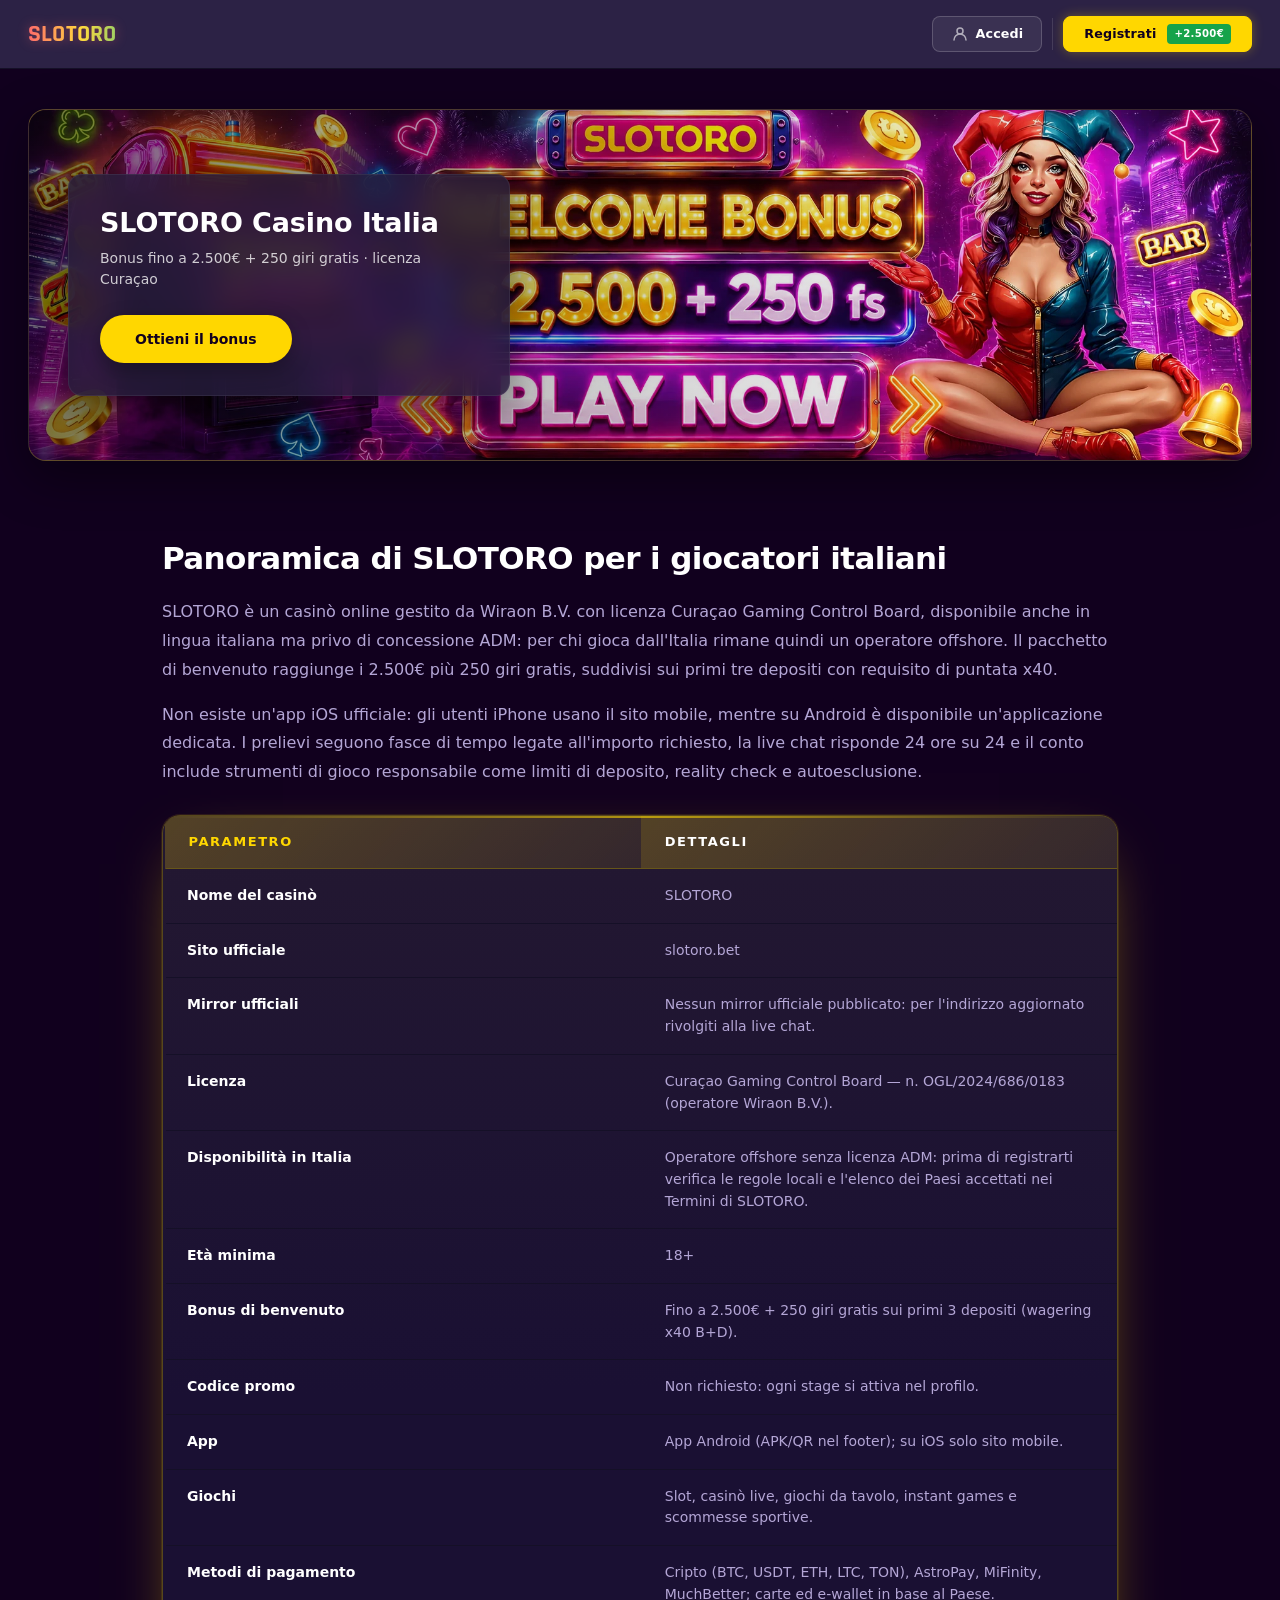
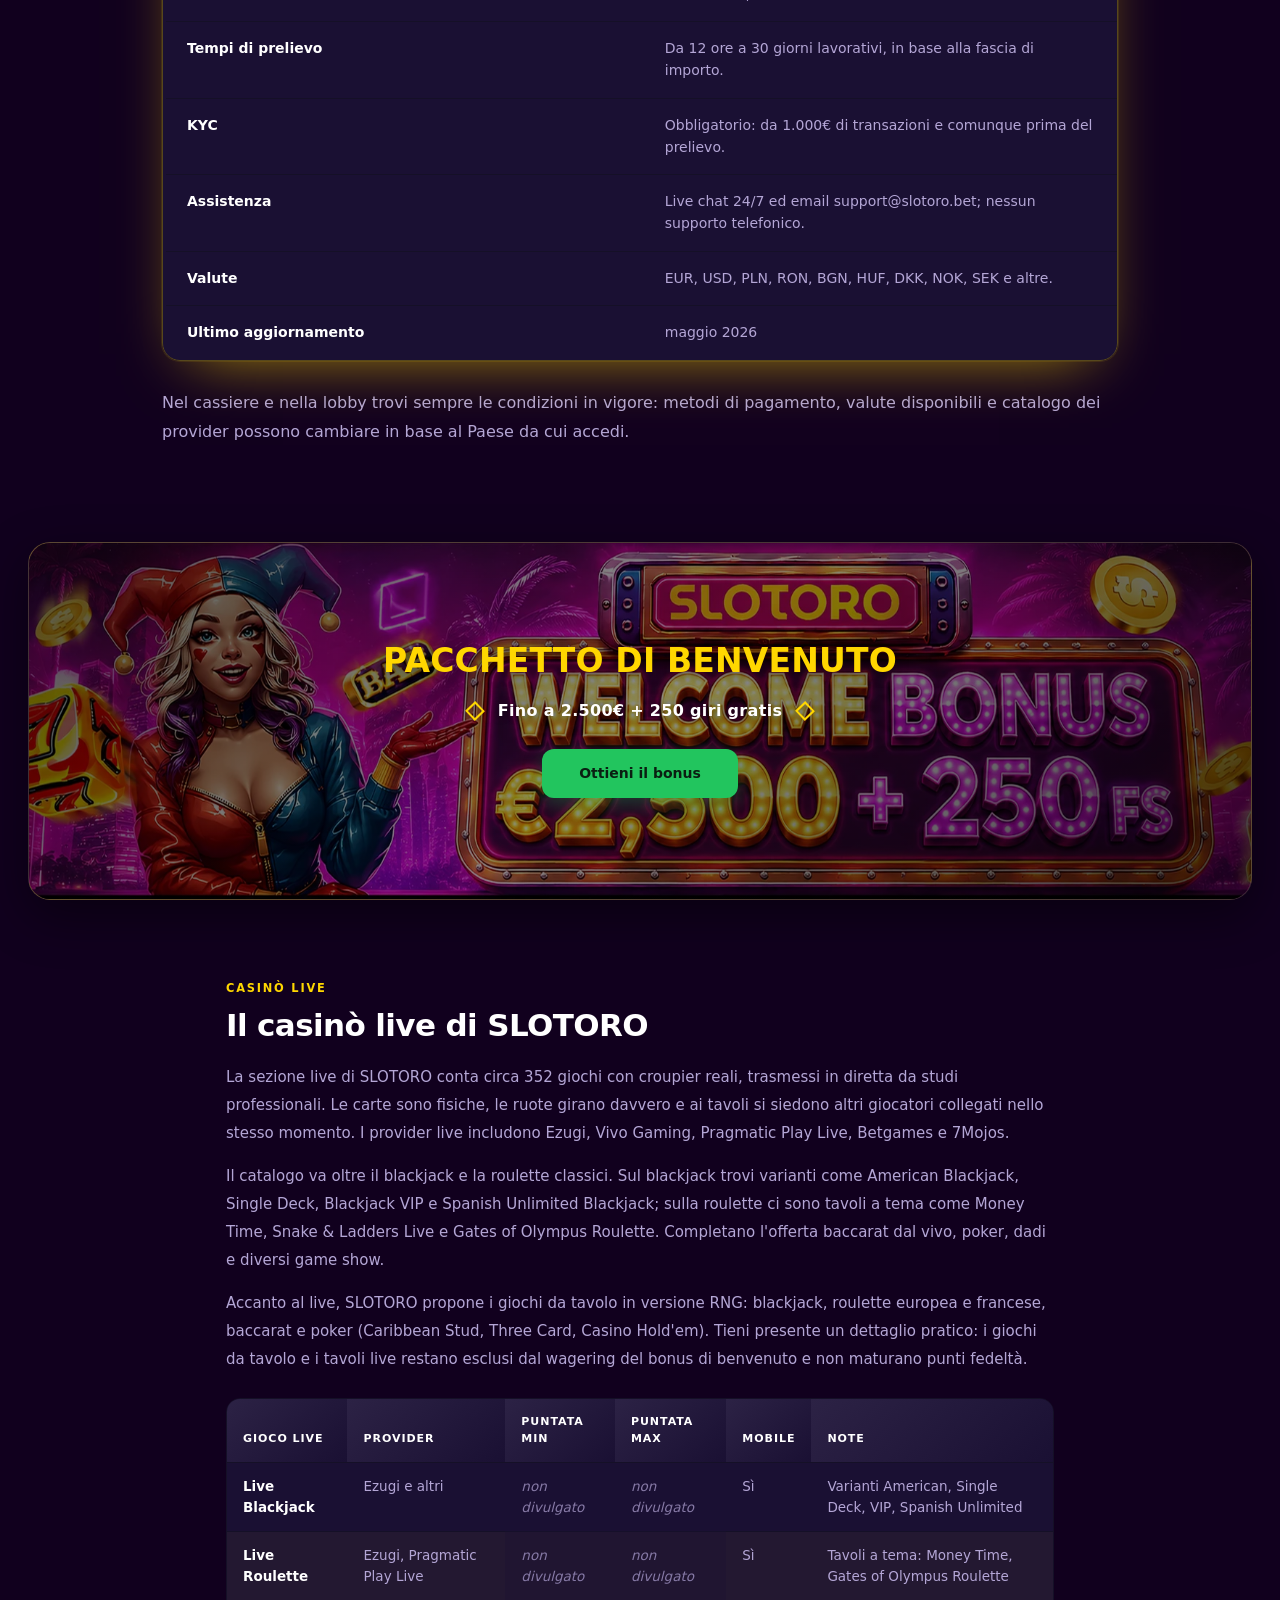
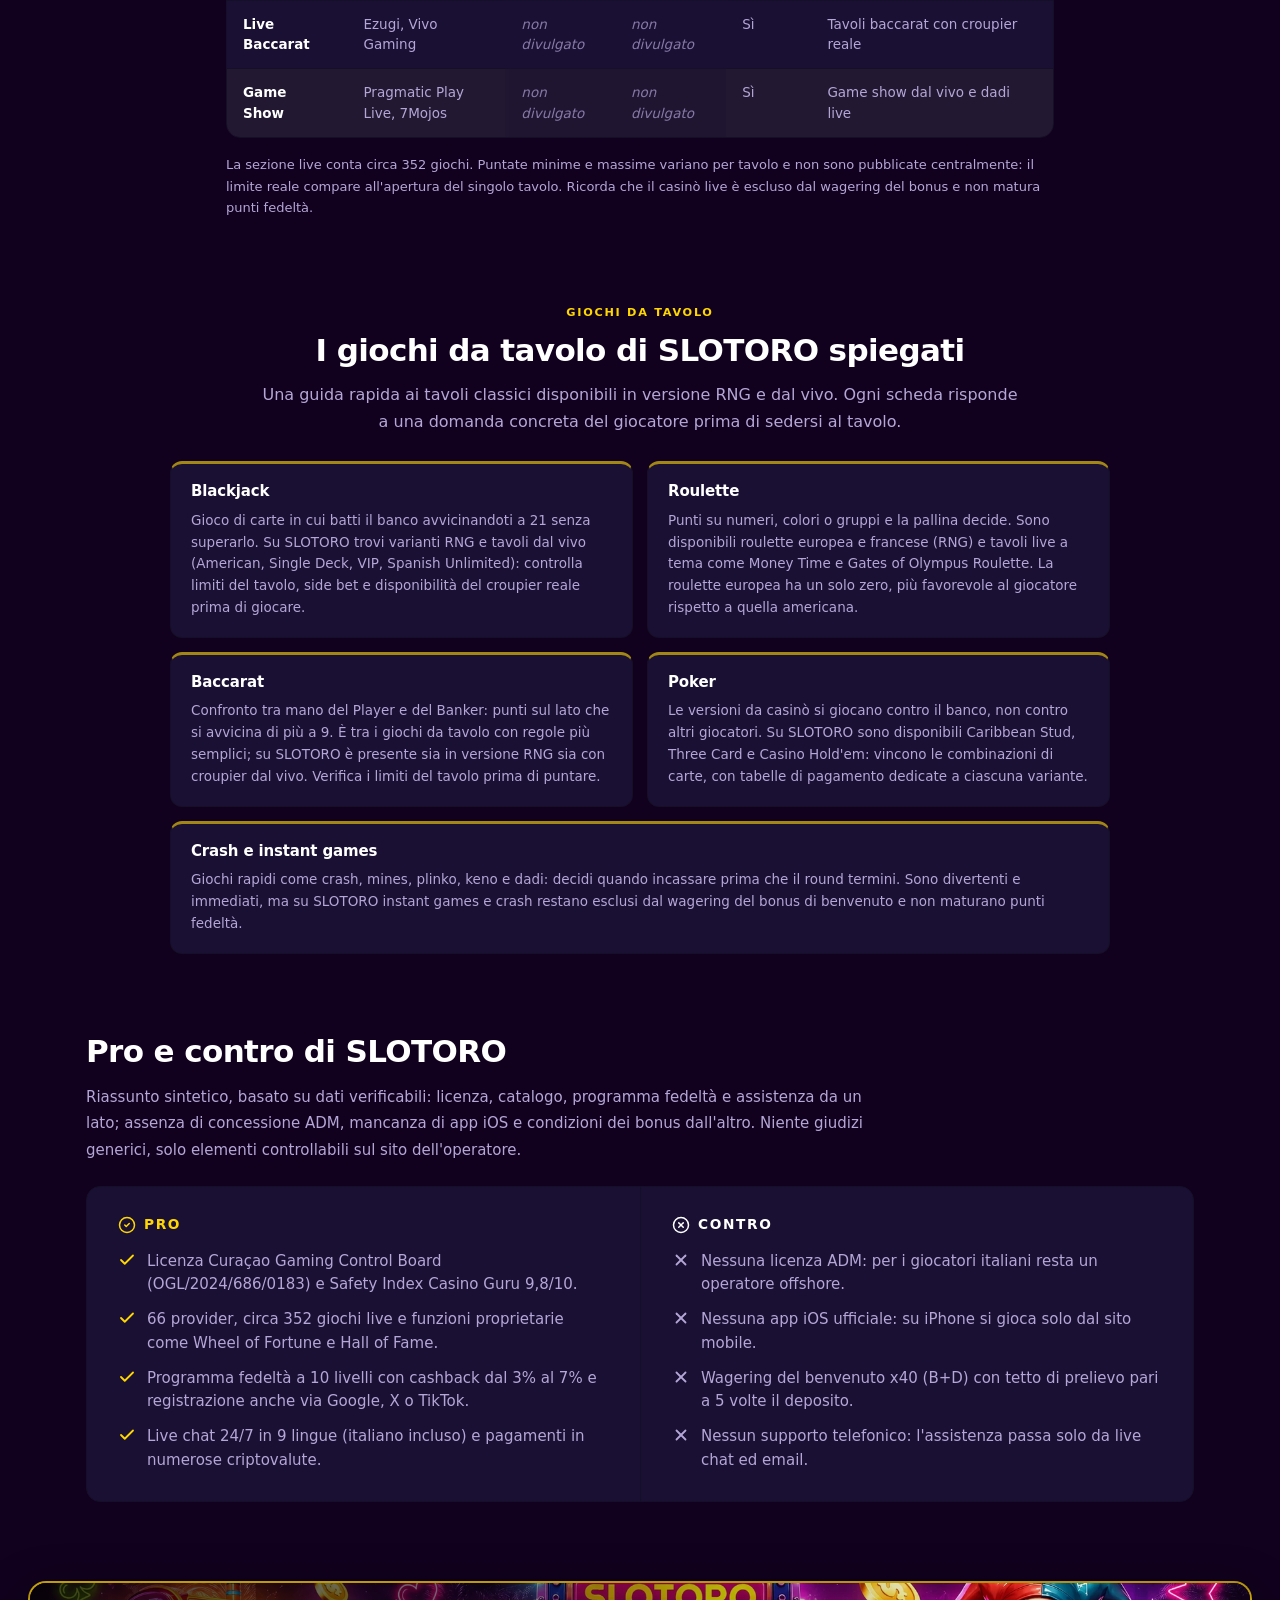
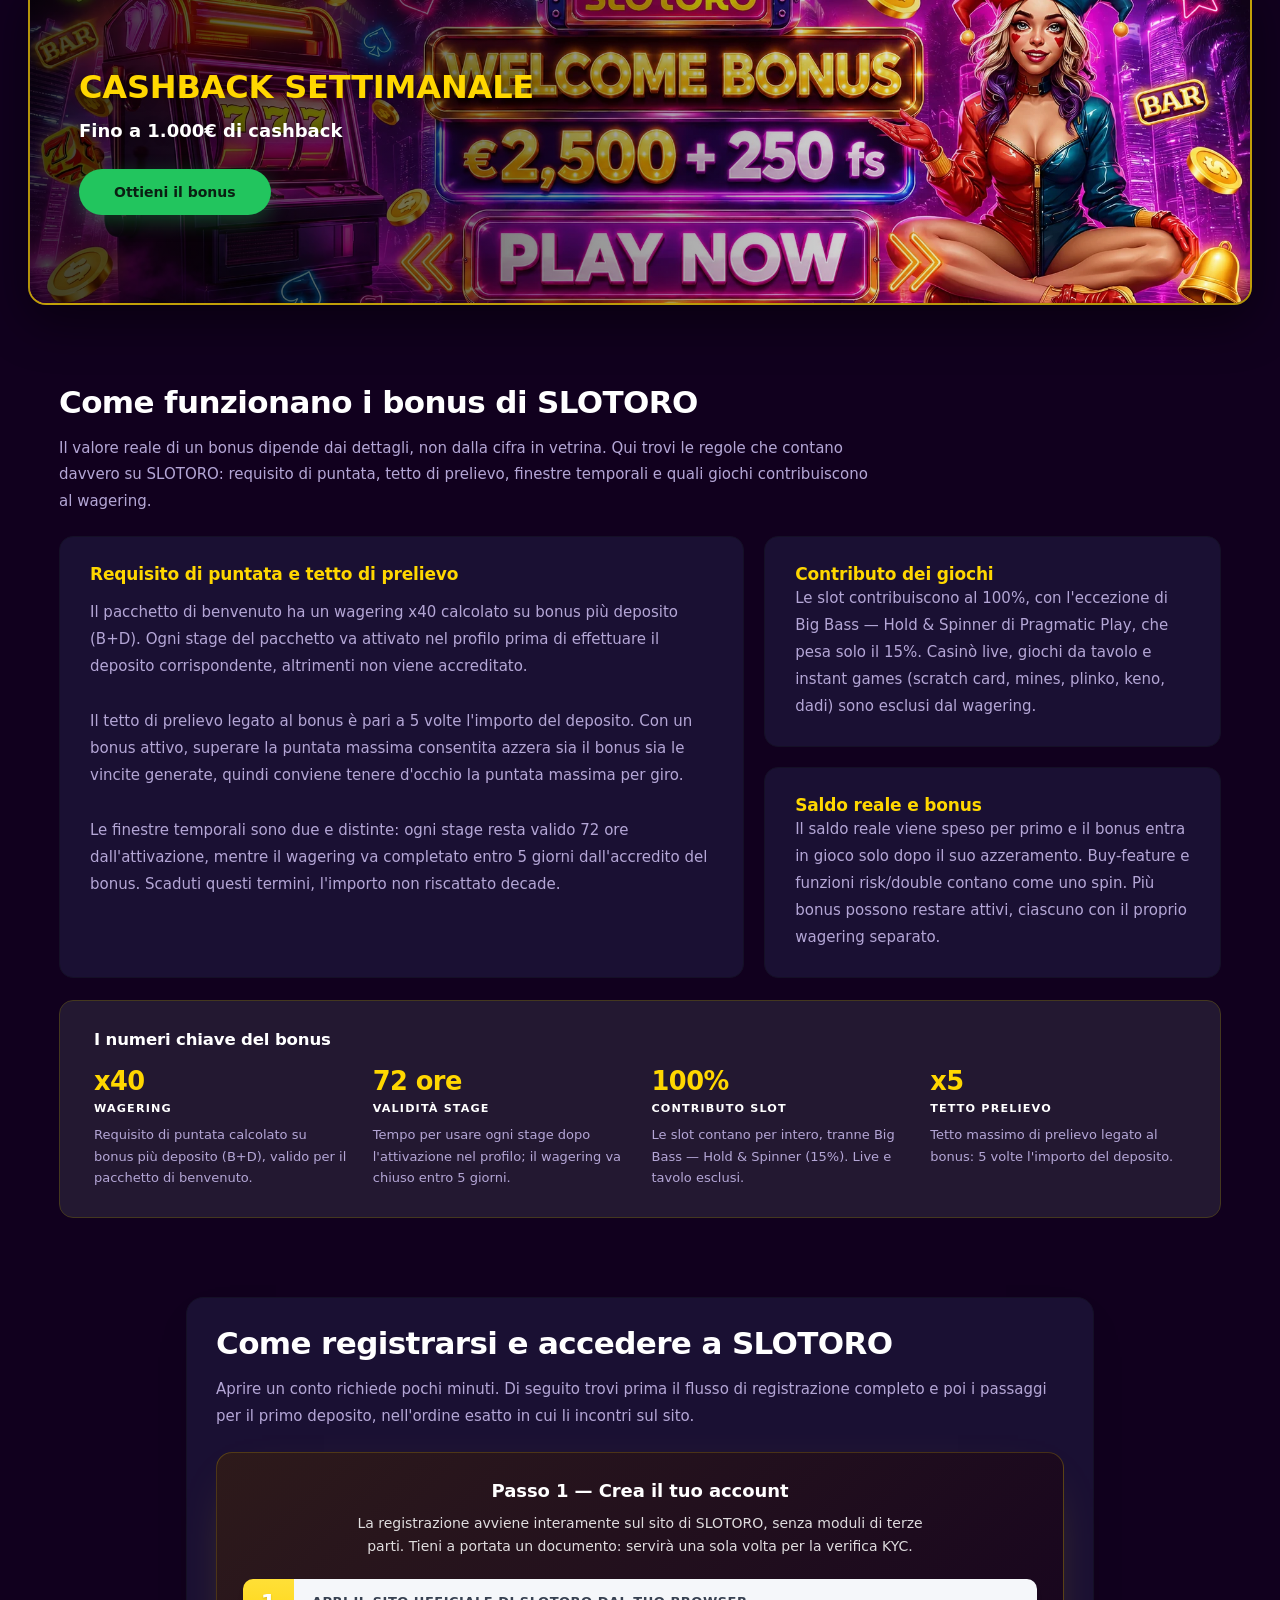
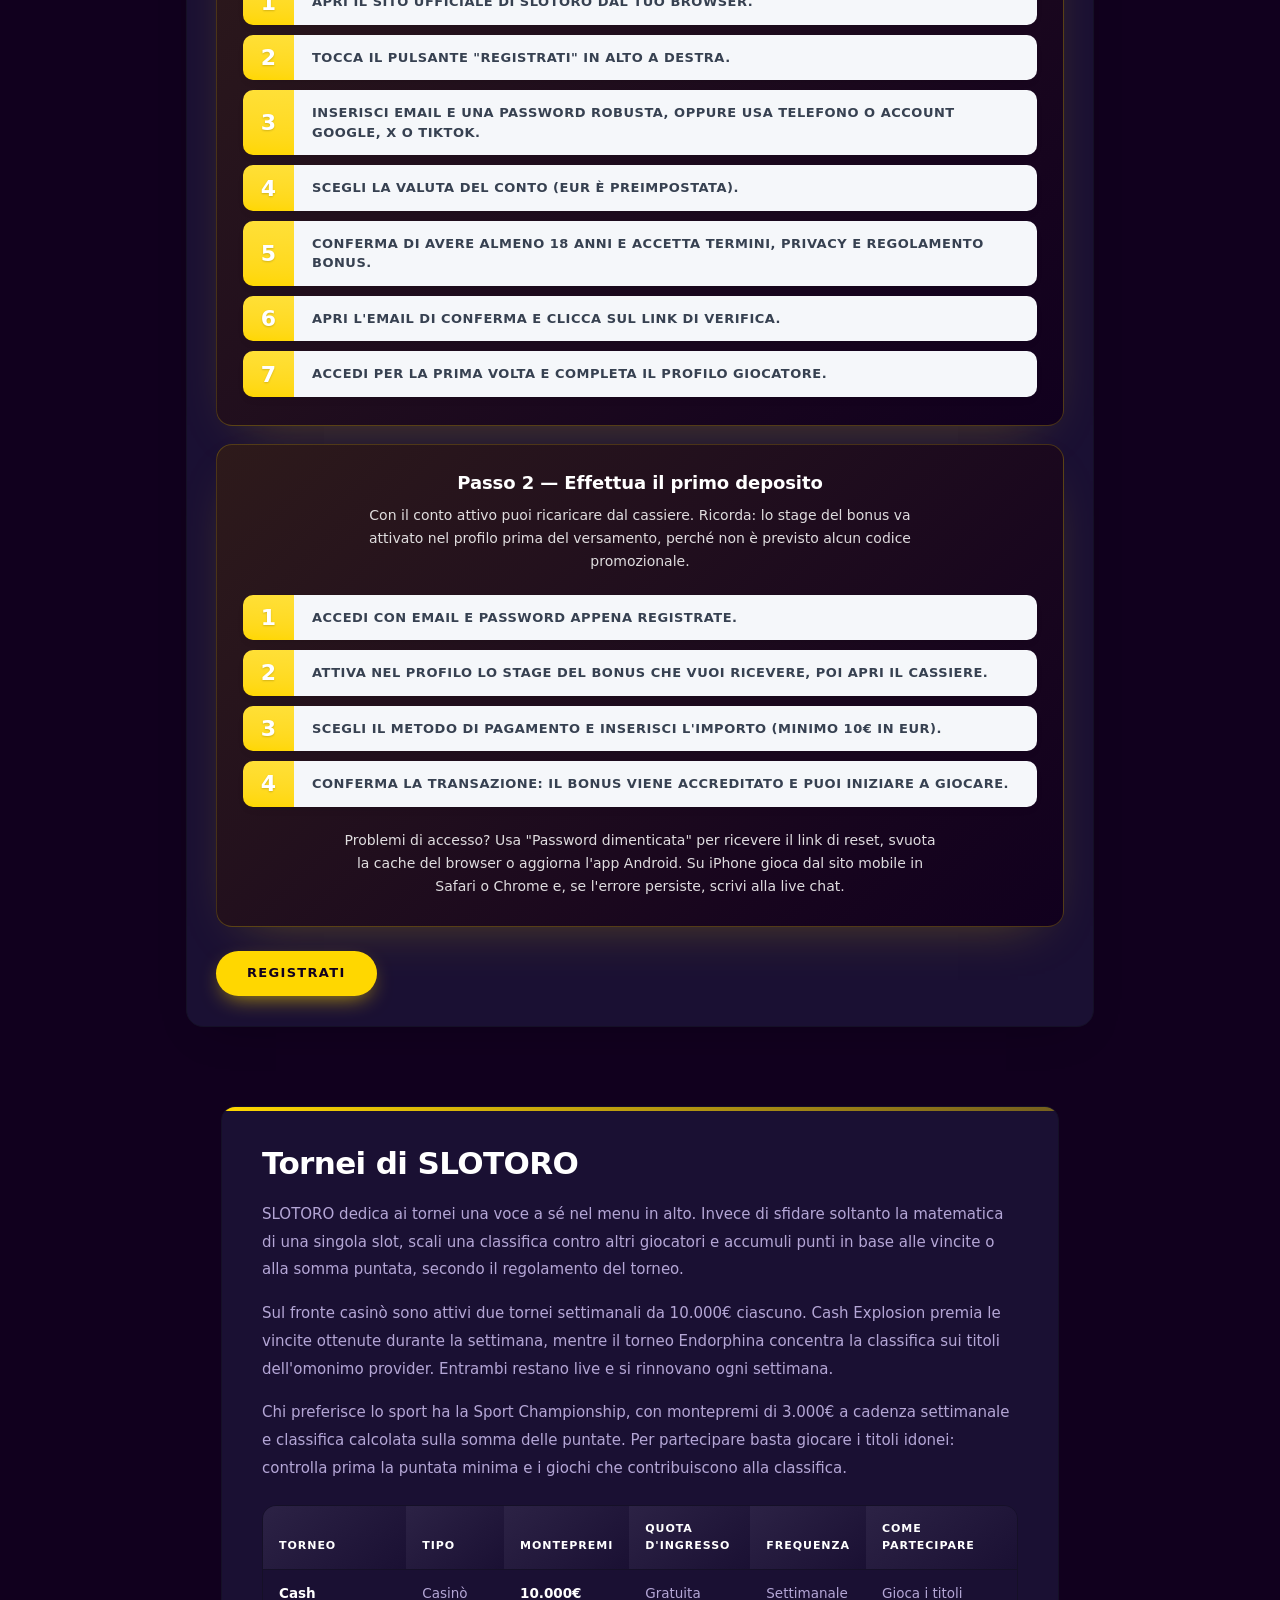
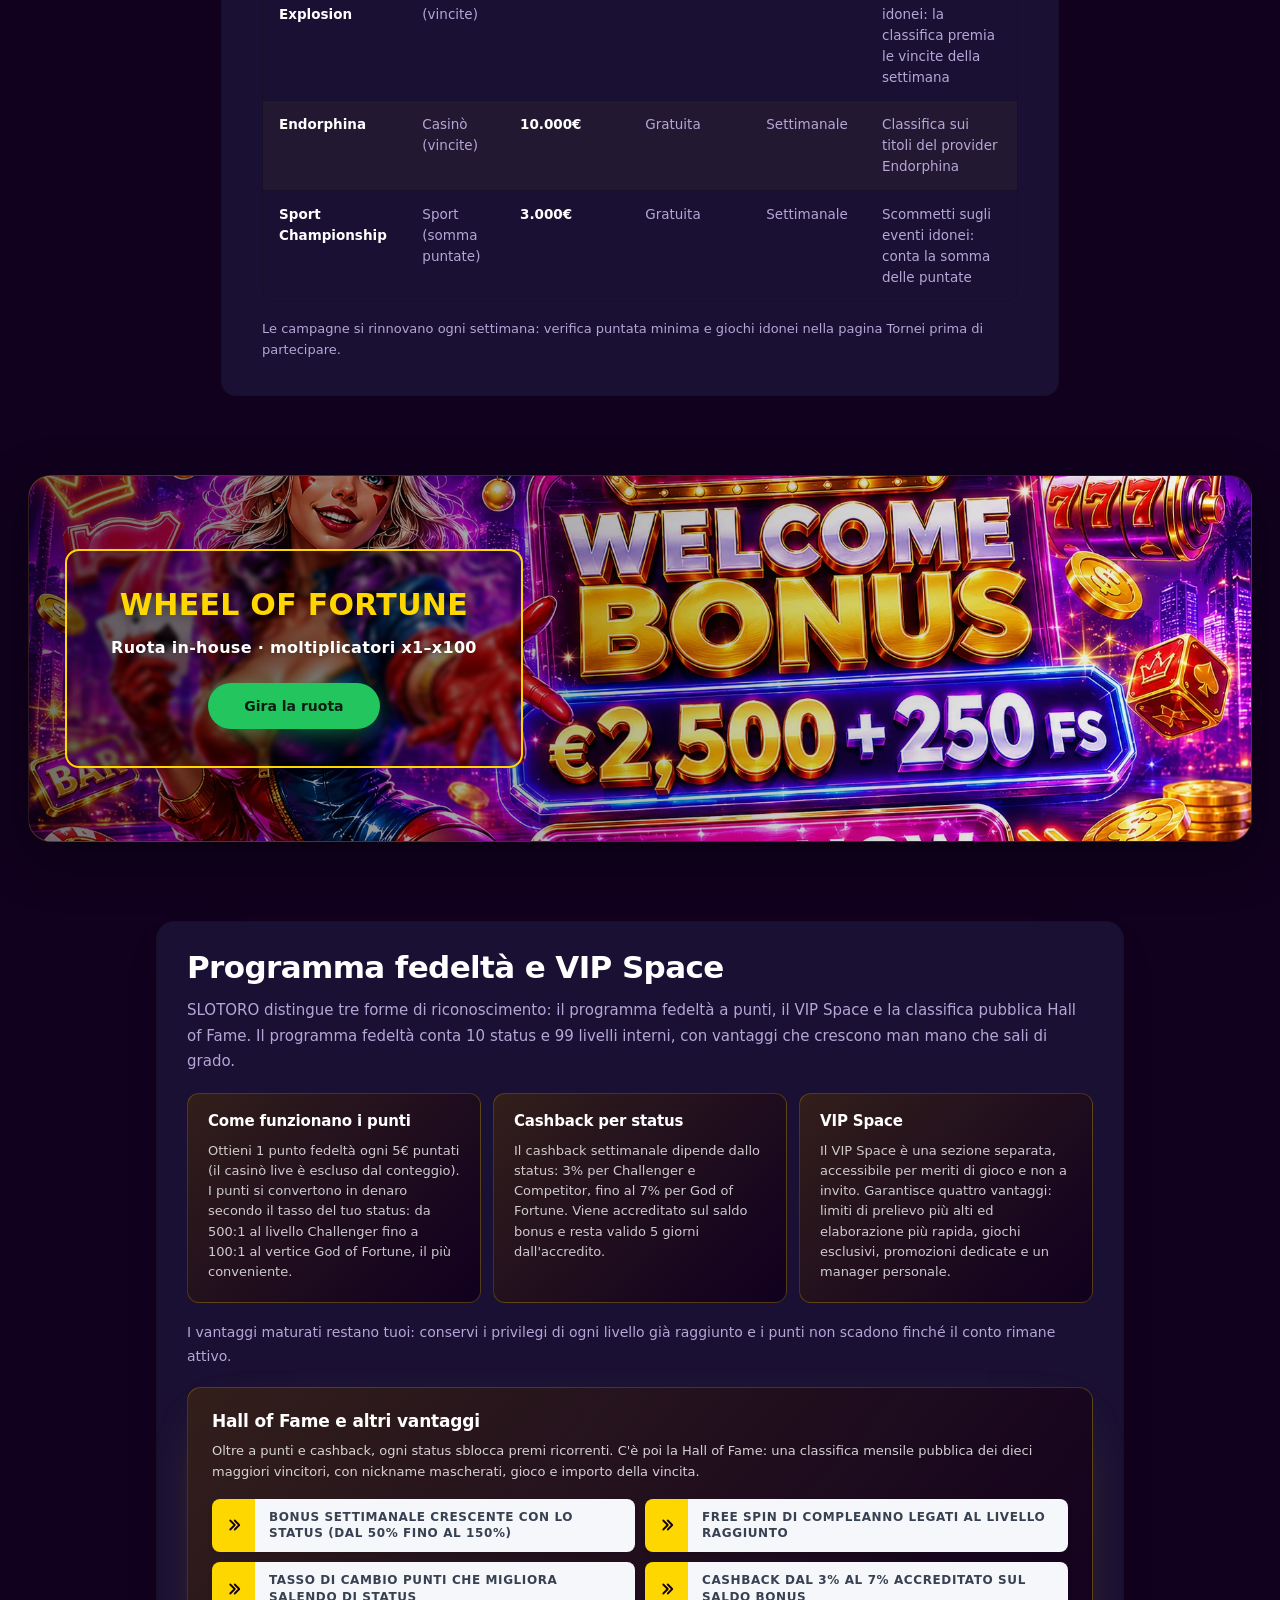
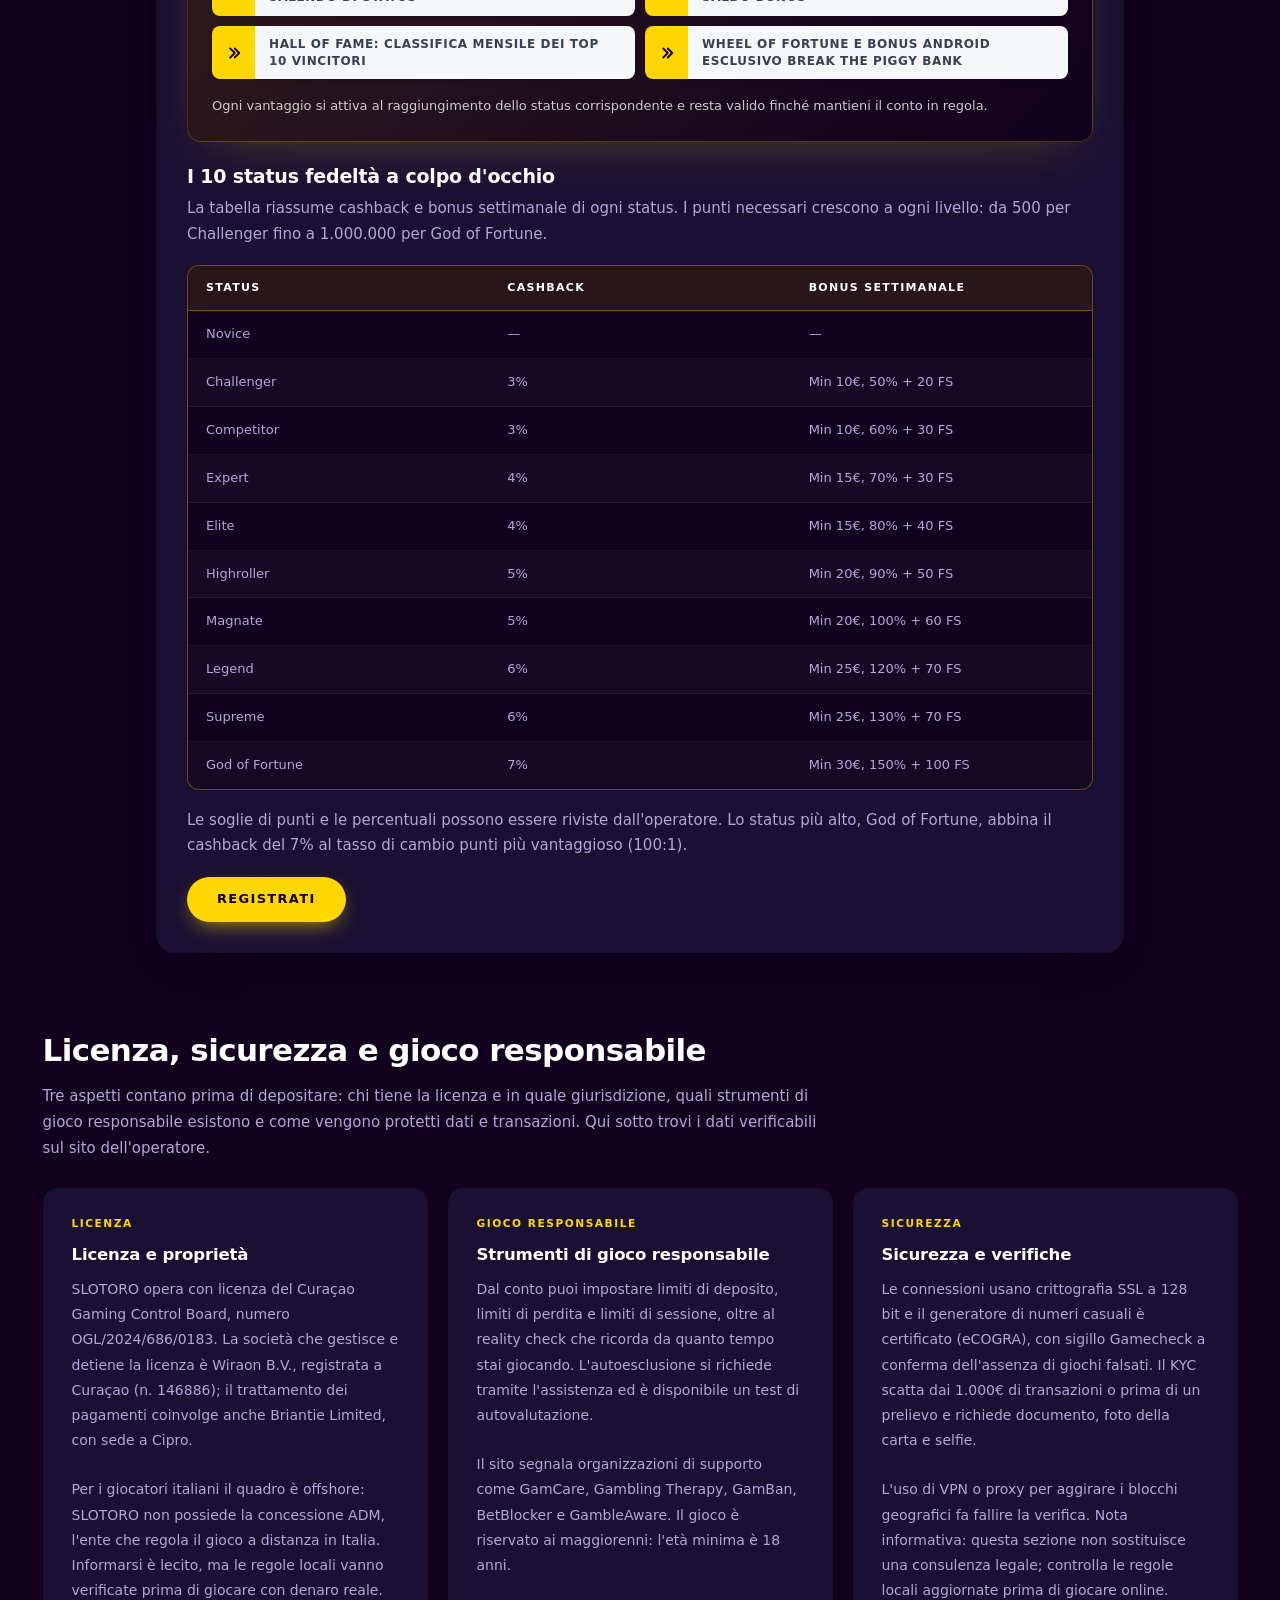
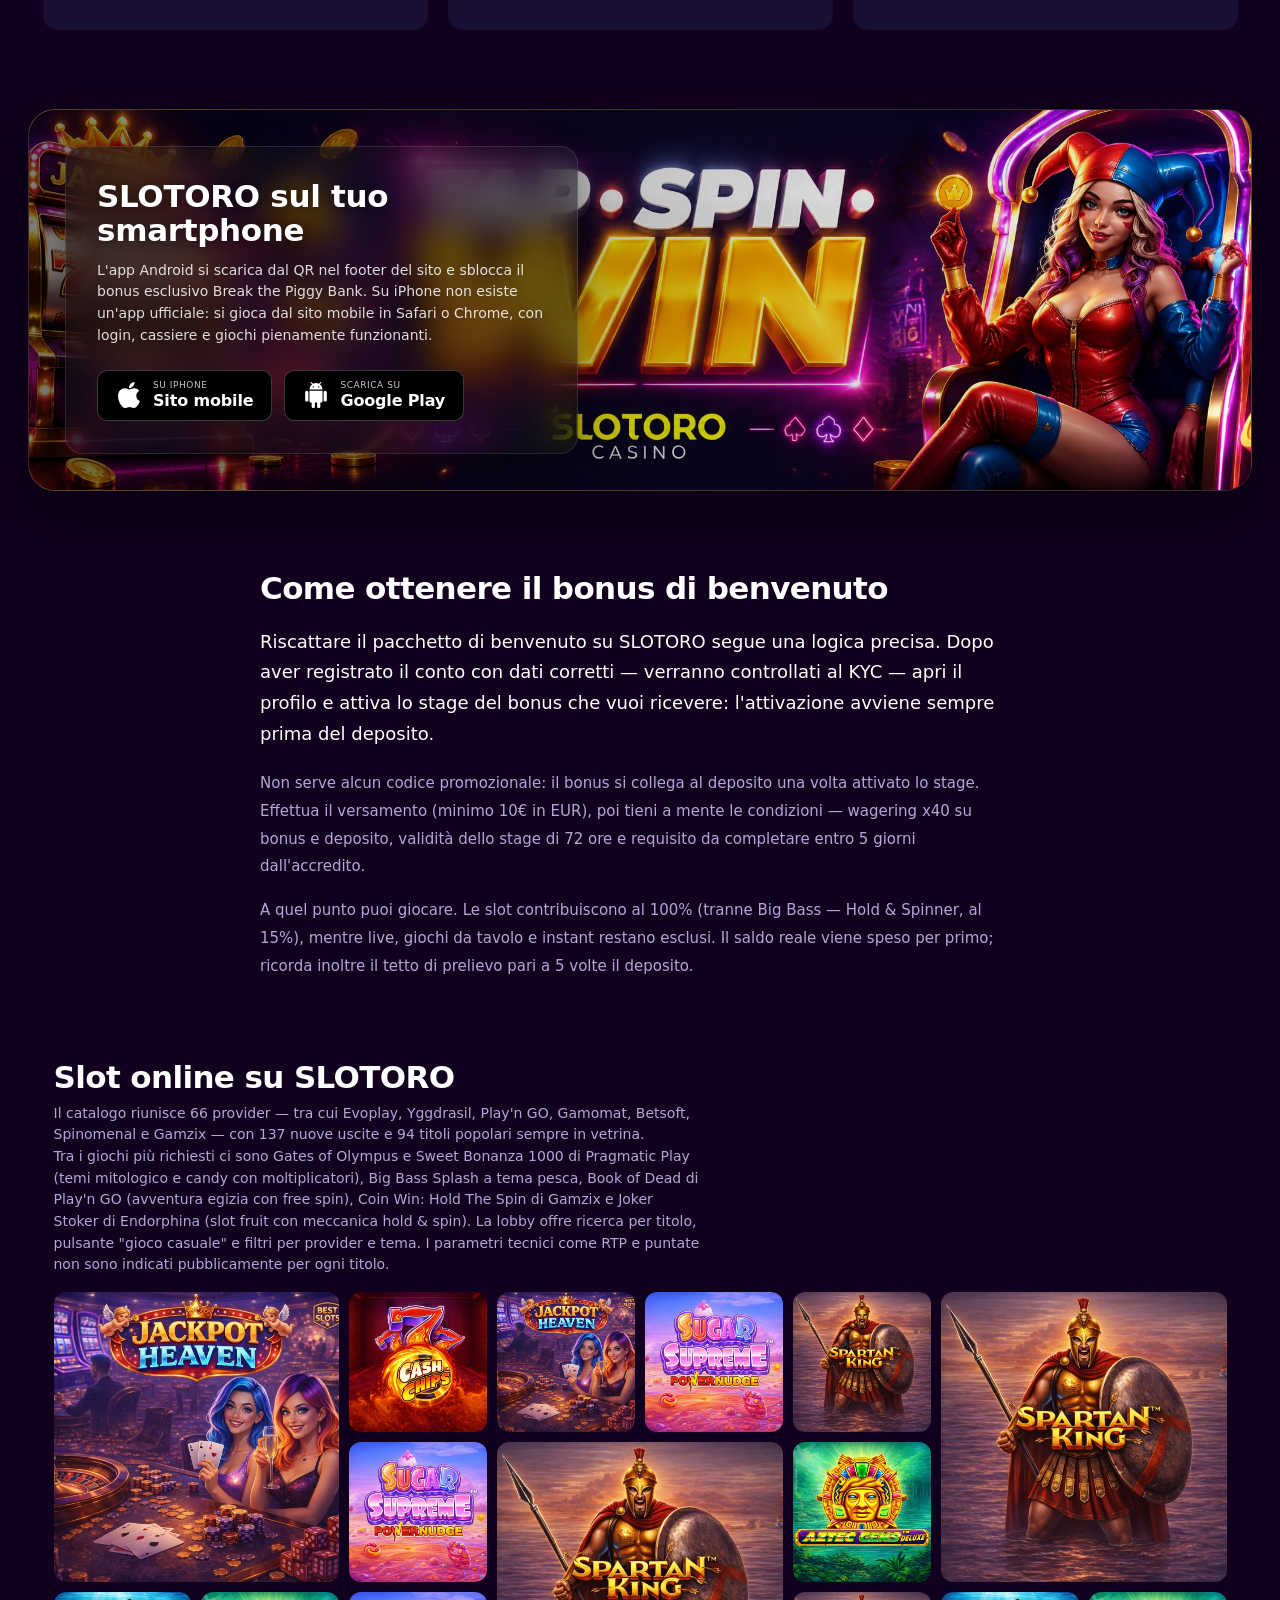
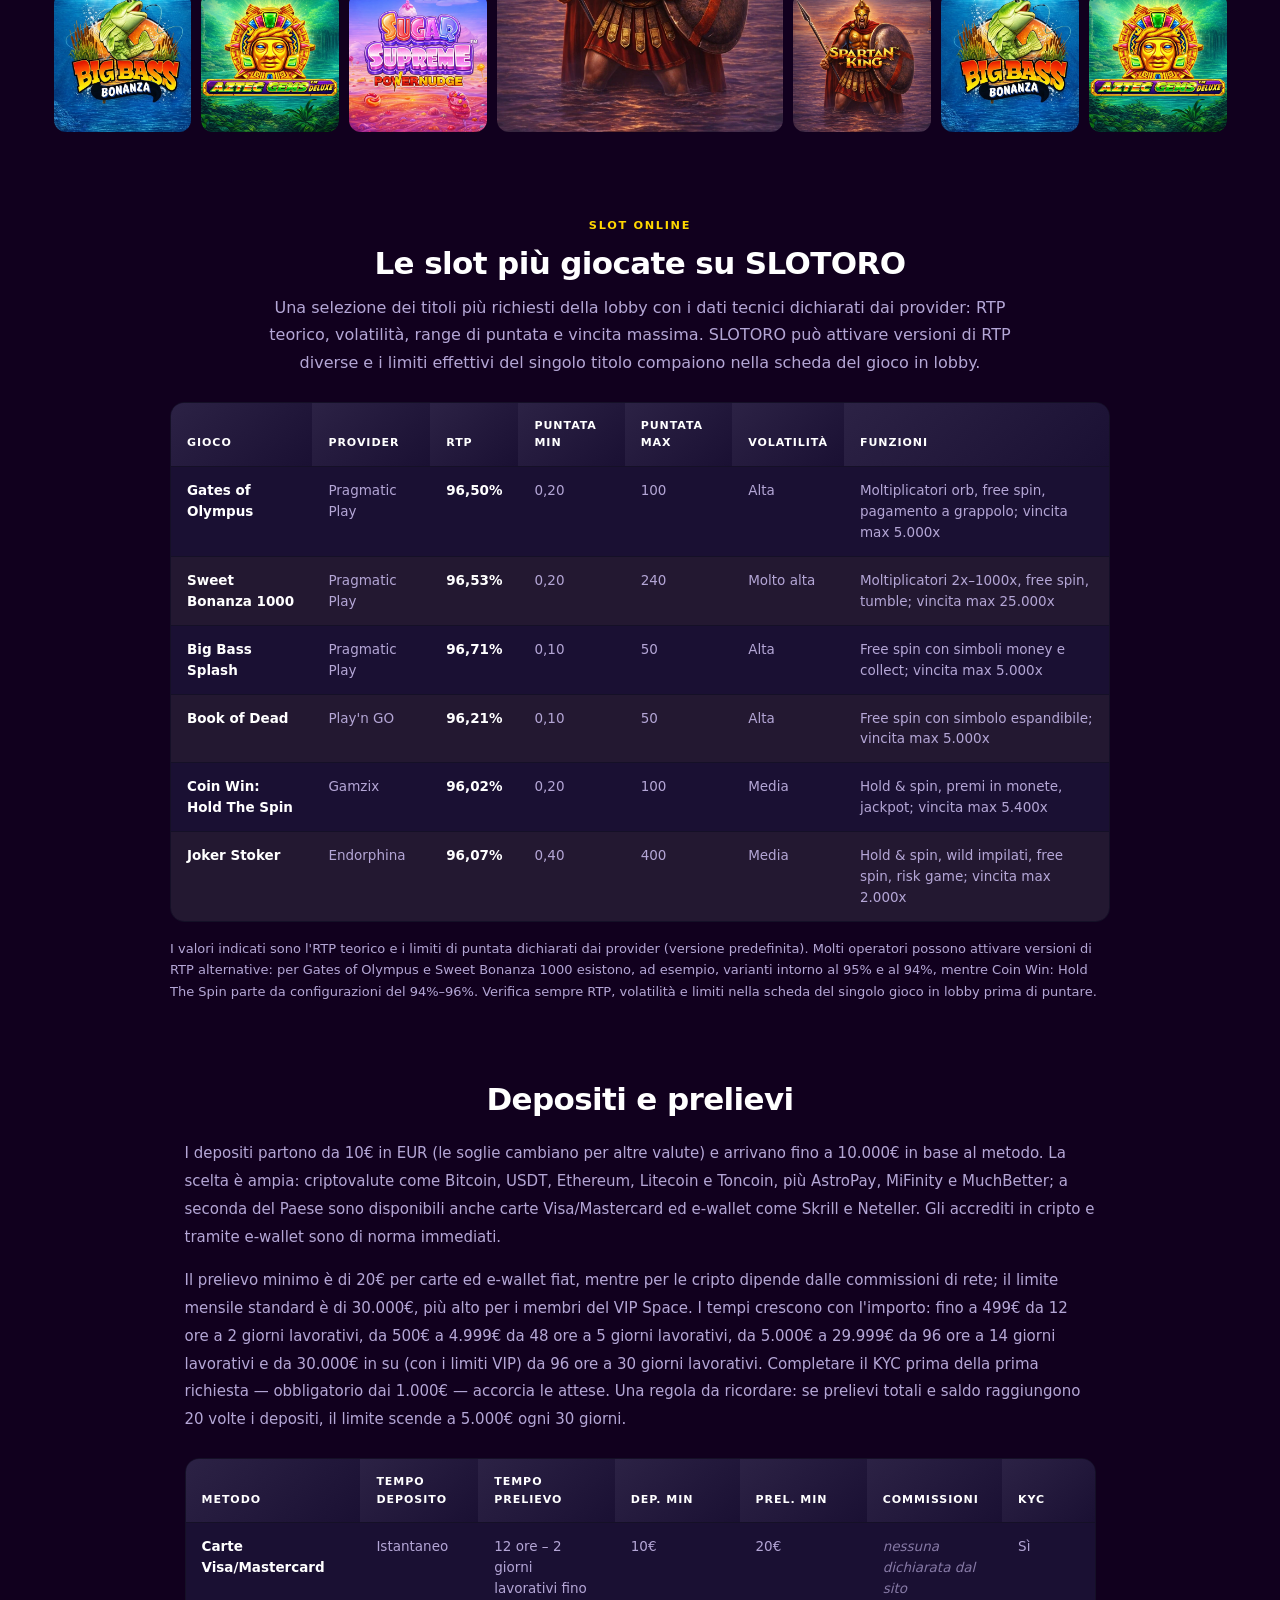
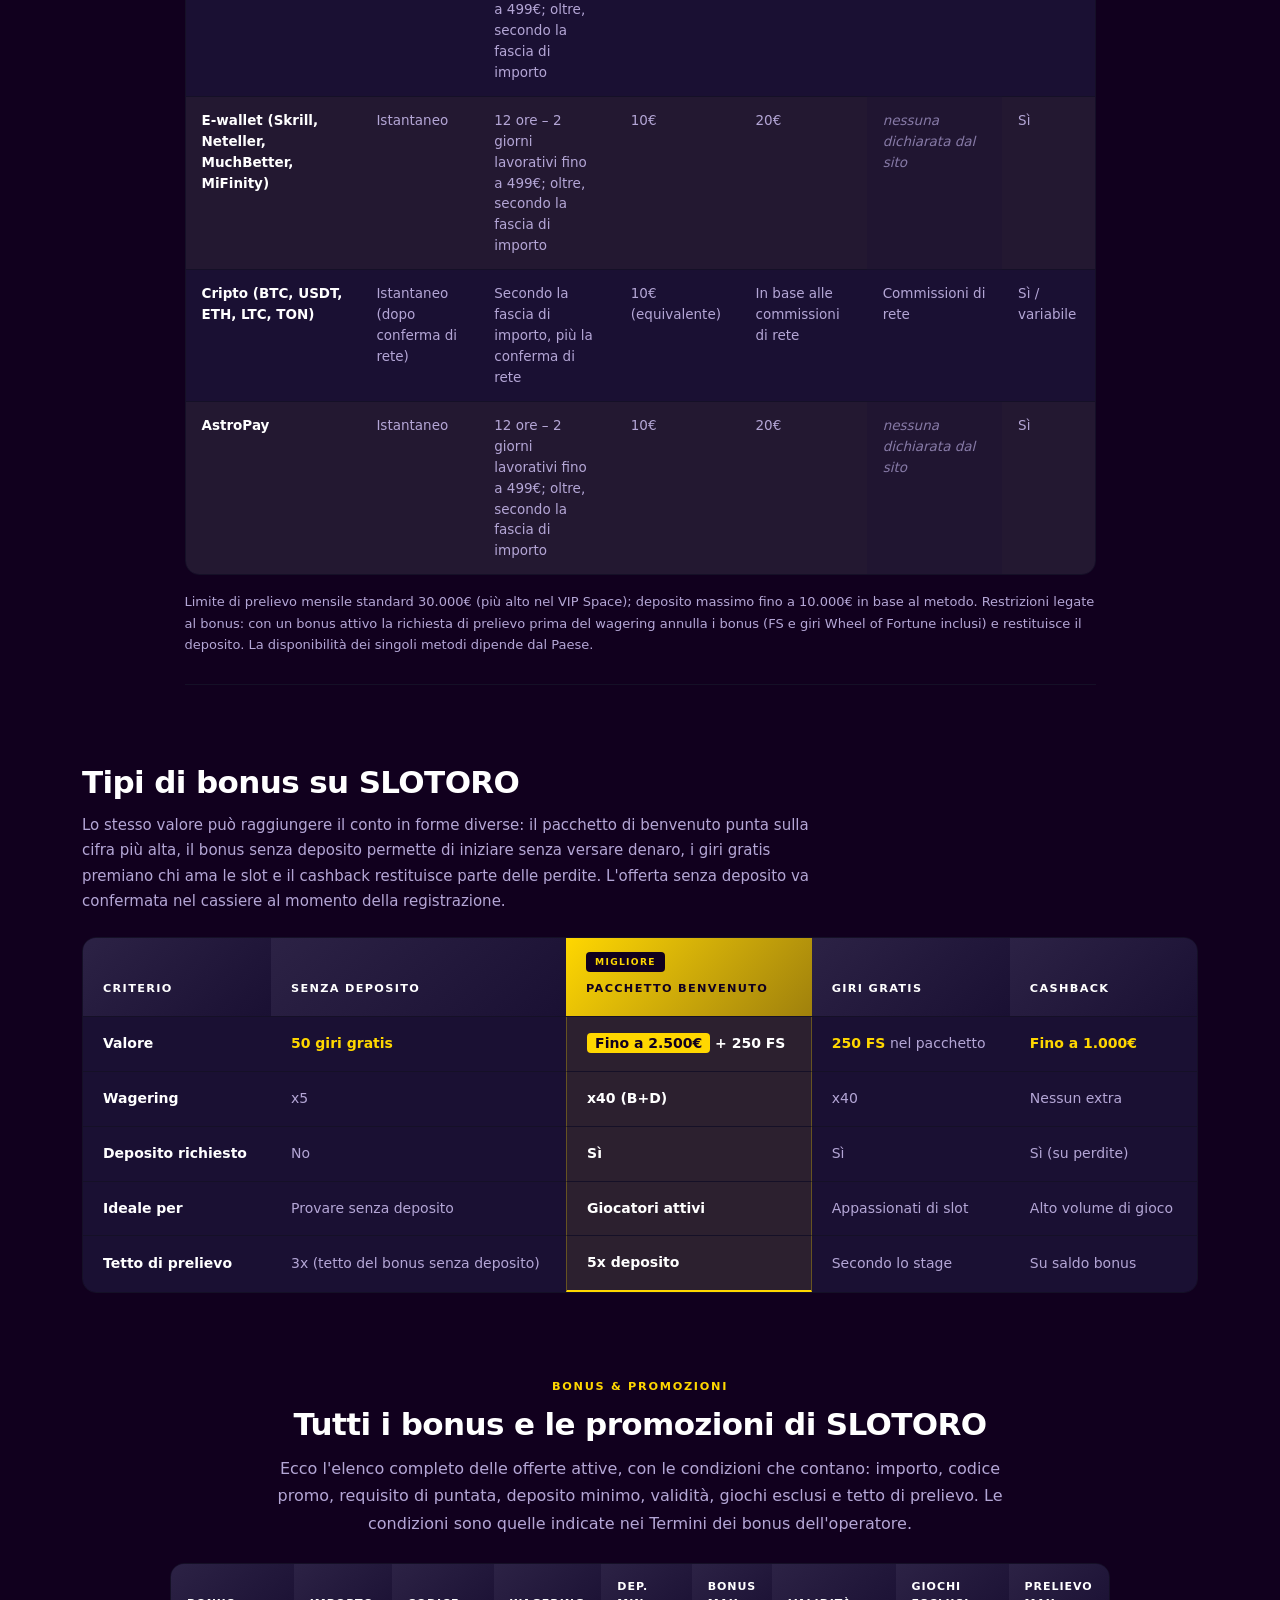
==== commit c010b203: "Move site to branded GitHub Pages address Canonical, Open Graph, JSON-LD and sitemap use the new rep" ====
--- a/index.html
+++ b/index.html
@@ -7,23 +7,23 @@
 <meta name="description" content="SLOTORO Casino Italia: bonus di benvenuto fino a 2.500€ + 250 giri gratis, 66 provider, prelievi in cripto e programma fedeltà a 10 livelli. Registrati ora.">
 <link rel="stylesheet" href="css/style-926839.css">
 <link rel="stylesheet" href="css/index.css">
-<link rel="canonical" href="https://lerixxi.github.io/slotoro-casino-it/">
+<link rel="canonical" href="https://lerixxi.github.io/slotoro-italia/">
 <link rel="icon" type="image/svg+xml" href="favicon.svg">
 <meta property="og:type" content="website">
-<meta property="og:url" content="https://lerixxi.github.io/slotoro-casino-it/">
+<meta property="og:url" content="https://lerixxi.github.io/slotoro-italia/">
 <meta property="og:locale" content="it_IT">
 <meta property="og:site_name" content="SLOTORO Casino Italia">
 <meta property="og:title" content="SLOTORO Casino Italia – Bonus, Slot e Pagamenti">
 <meta property="og:description" content="Bonus di benvenuto fino a 2.500€ + 250 giri gratis, 66 provider e programma fedeltà a 10 livelli. Guida a SLOTORO per i giocatori italiani.">
-<meta property="og:image" content="https://lerixxi.github.io/slotoro-casino-it/img/bonus_banner/45712ede.webp">
+<meta property="og:image" content="https://lerixxi.github.io/slotoro-italia/img/bonus_banner/45712ede.webp">
 <meta property="og:image:width" content="1942">
 <meta property="og:image:height" content="809">
 <meta property="og:image:type" content="image/webp">
 <meta name="twitter:card" content="summary_large_image">
-<meta name="twitter:url" content="https://lerixxi.github.io/slotoro-casino-it/">
+<meta name="twitter:url" content="https://lerixxi.github.io/slotoro-italia/">
 <meta name="twitter:title" content="SLOTORO Casino Italia – Bonus, Slot e Pagamenti">
 <meta name="twitter:description" content="Bonus di benvenuto fino a 2.500€ + 250 giri gratis, 66 provider e programma fedeltà a 10 livelli. Guida a SLOTORO per i giocatori italiani.">
-<meta name="twitter:image" content="https://lerixxi.github.io/slotoro-casino-it/img/bonus_banner/45712ede.webp">
+<meta name="twitter:image" content="https://lerixxi.github.io/slotoro-italia/img/bonus_banner/45712ede.webp">
 </head>
 <body class="om-nav-hover-4">
 
@@ -90,7 +90,7 @@
             <tr><th scope="row">Sito ufficiale</th><td>slotoro.bet</td></tr>
             <tr><th scope="row">Mirror ufficiali</th><td>Nessun mirror ufficiale pubblicato: per l'indirizzo aggiornato rivolgiti alla live chat.</td></tr>
             <tr><th scope="row">Licenza</th><td>Curaçao Gaming Control Board — n. OGL/2024/686/0183 (operatore Wiraon B.V.).</td></tr>
-            <tr><th scope="row">Disponibilità in Italia</th><td>Operatore offshore senza licenza ADM: verifica le regole locali prima di giocare.</td></tr>
+            <tr><th scope="row">Disponibilità in Italia</th><td>Operatore offshore senza licenza ADM: prima di registrarti verifica le regole locali e l'elenco dei Paesi accettati nei Termini di SLOTORO.</td></tr>
             <tr><th scope="row">Età minima</th><td>18+</td></tr>
             <tr><th scope="row">Bonus di benvenuto</th><td>Fino a 2.500€ + 250 giri gratis sui primi 3 depositi (wagering x40 B+D).</td></tr>
             <tr><th scope="row">Codice promo</th><td>Non richiesto: ogni stage si attiva nel profilo.</td></tr>
@@ -1337,7 +1337,7 @@
   "@graph": [
     {
       "@type": "Organization",
-      "@id": "https://lerixxi.github.io/slotoro-casino-it/#org",
+      "@id": "https://lerixxi.github.io/slotoro-italia/#org",
       "name": "SLOTORO Casino Italia",
       "url": "https://slotoro.bet/",
       "description": "Guida a SLOTORO Casino per i giocatori italiani: bonus, slot, programma fedeltà, pagamenti e licenza.",
@@ -1401,13 +1401,13 @@
           "@type": "ListItem",
           "position": 1,
           "name": "Home",
-          "item": "https://lerixxi.github.io/slotoro-casino-it/"
+          "item": "https://lerixxi.github.io/slotoro-italia/"
         },
         {
           "@type": "ListItem",
           "position": 2,
           "name": "SLOTORO Casino Italia",
-          "item": "https://lerixxi.github.io/slotoro-casino-it/"
+          "item": "https://lerixxi.github.io/slotoro-italia/"
         }
       ]
     },
